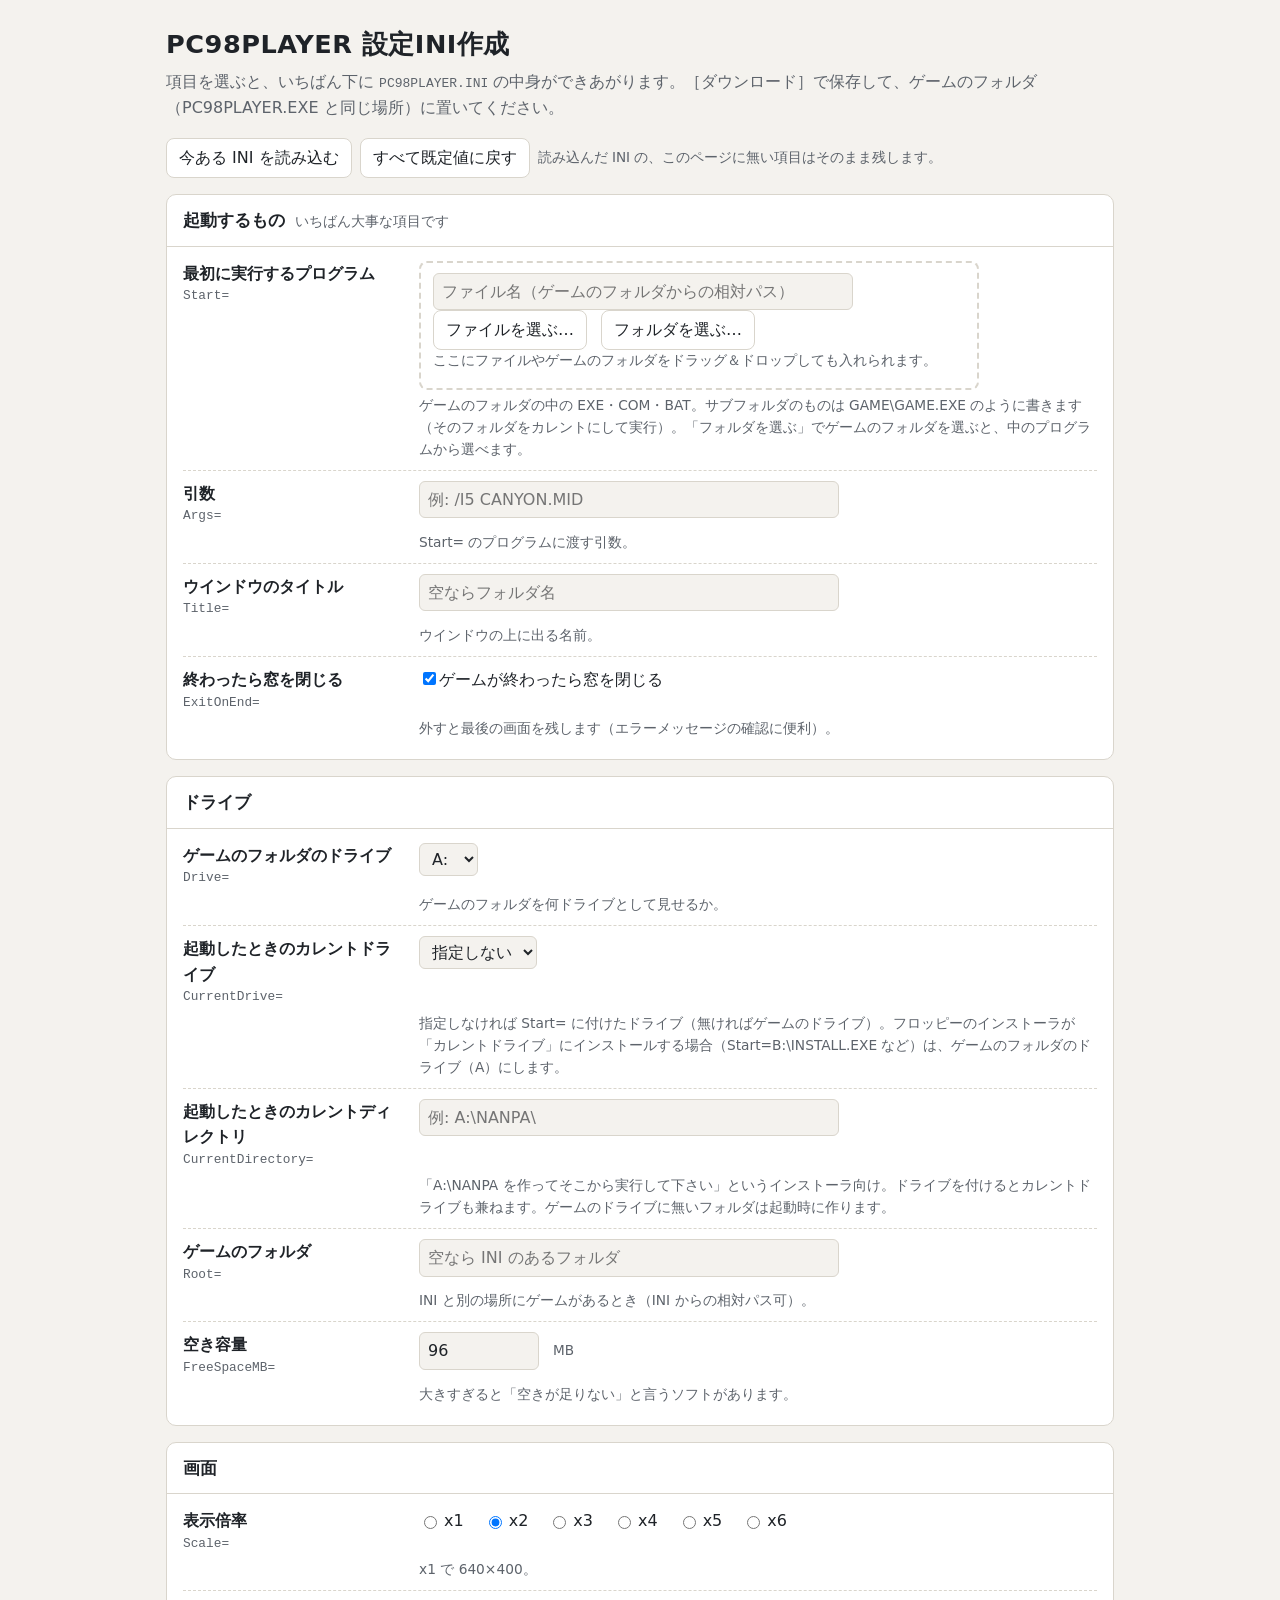
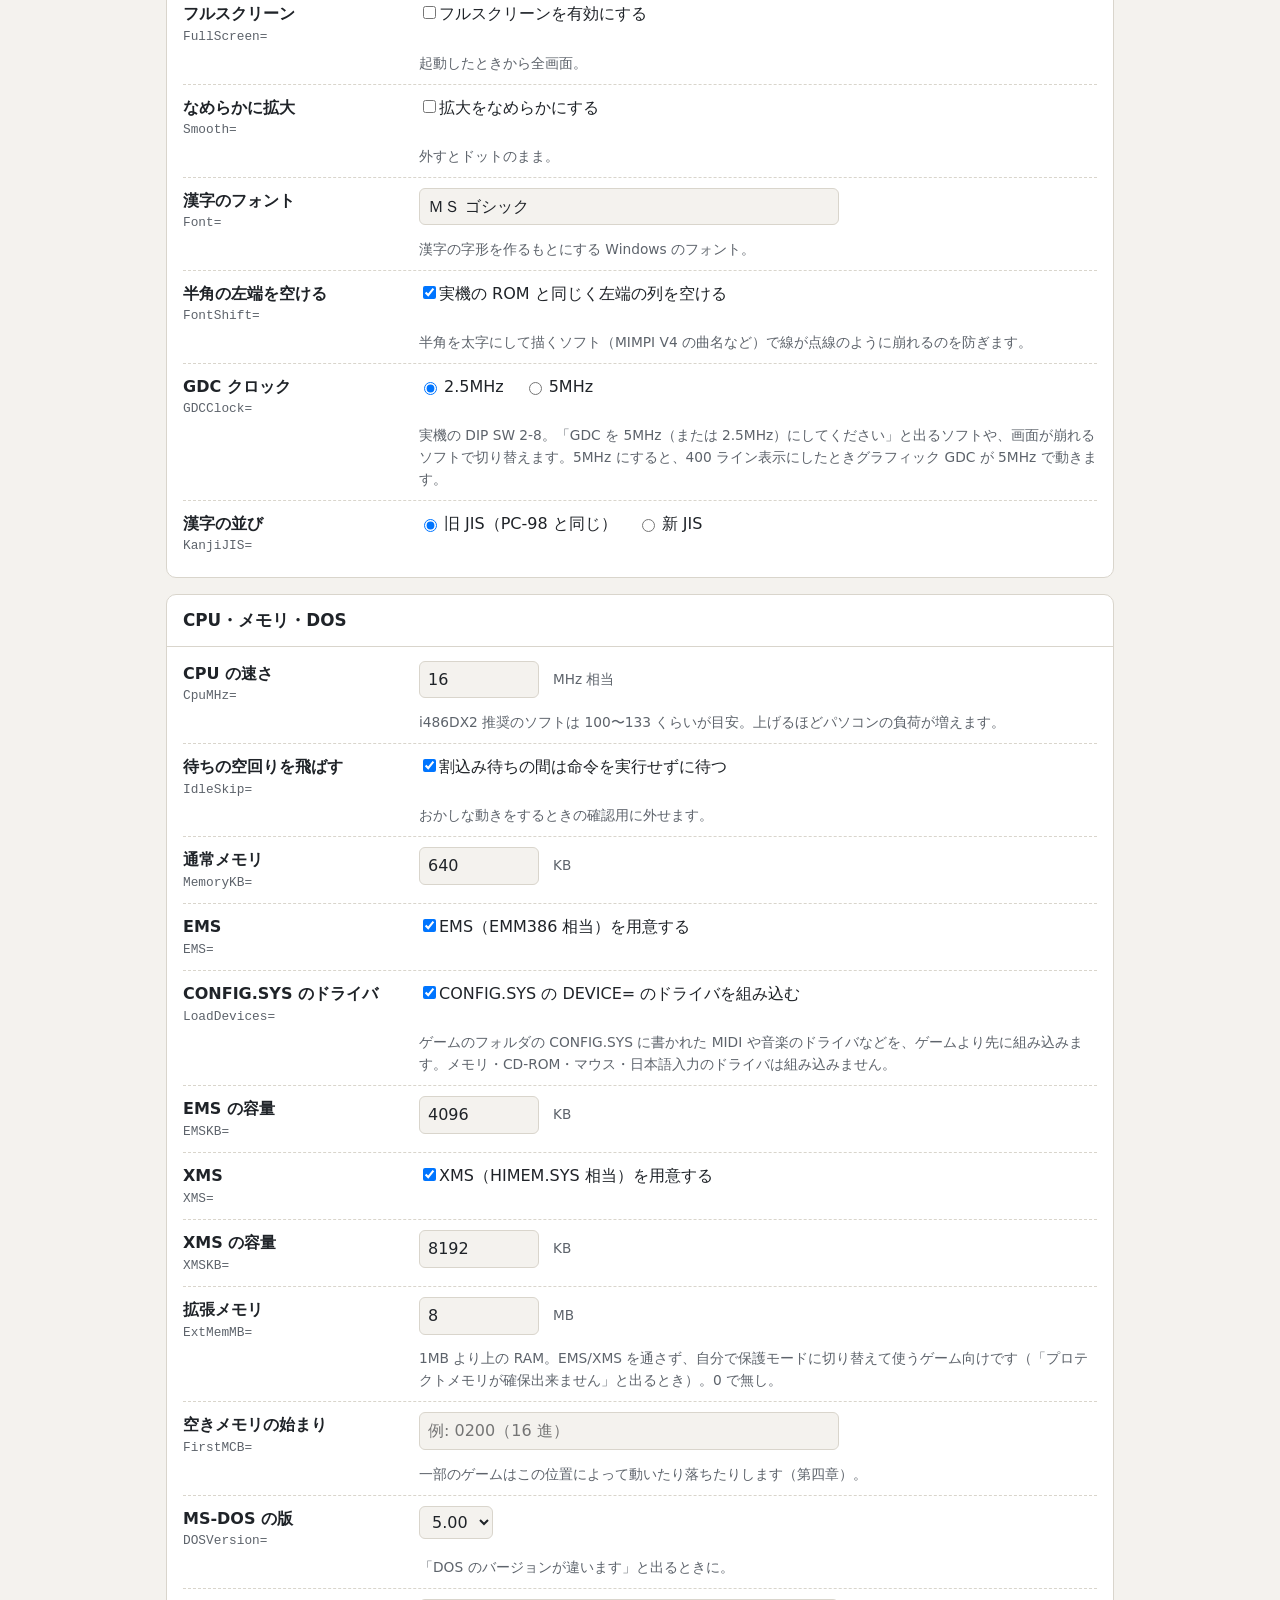
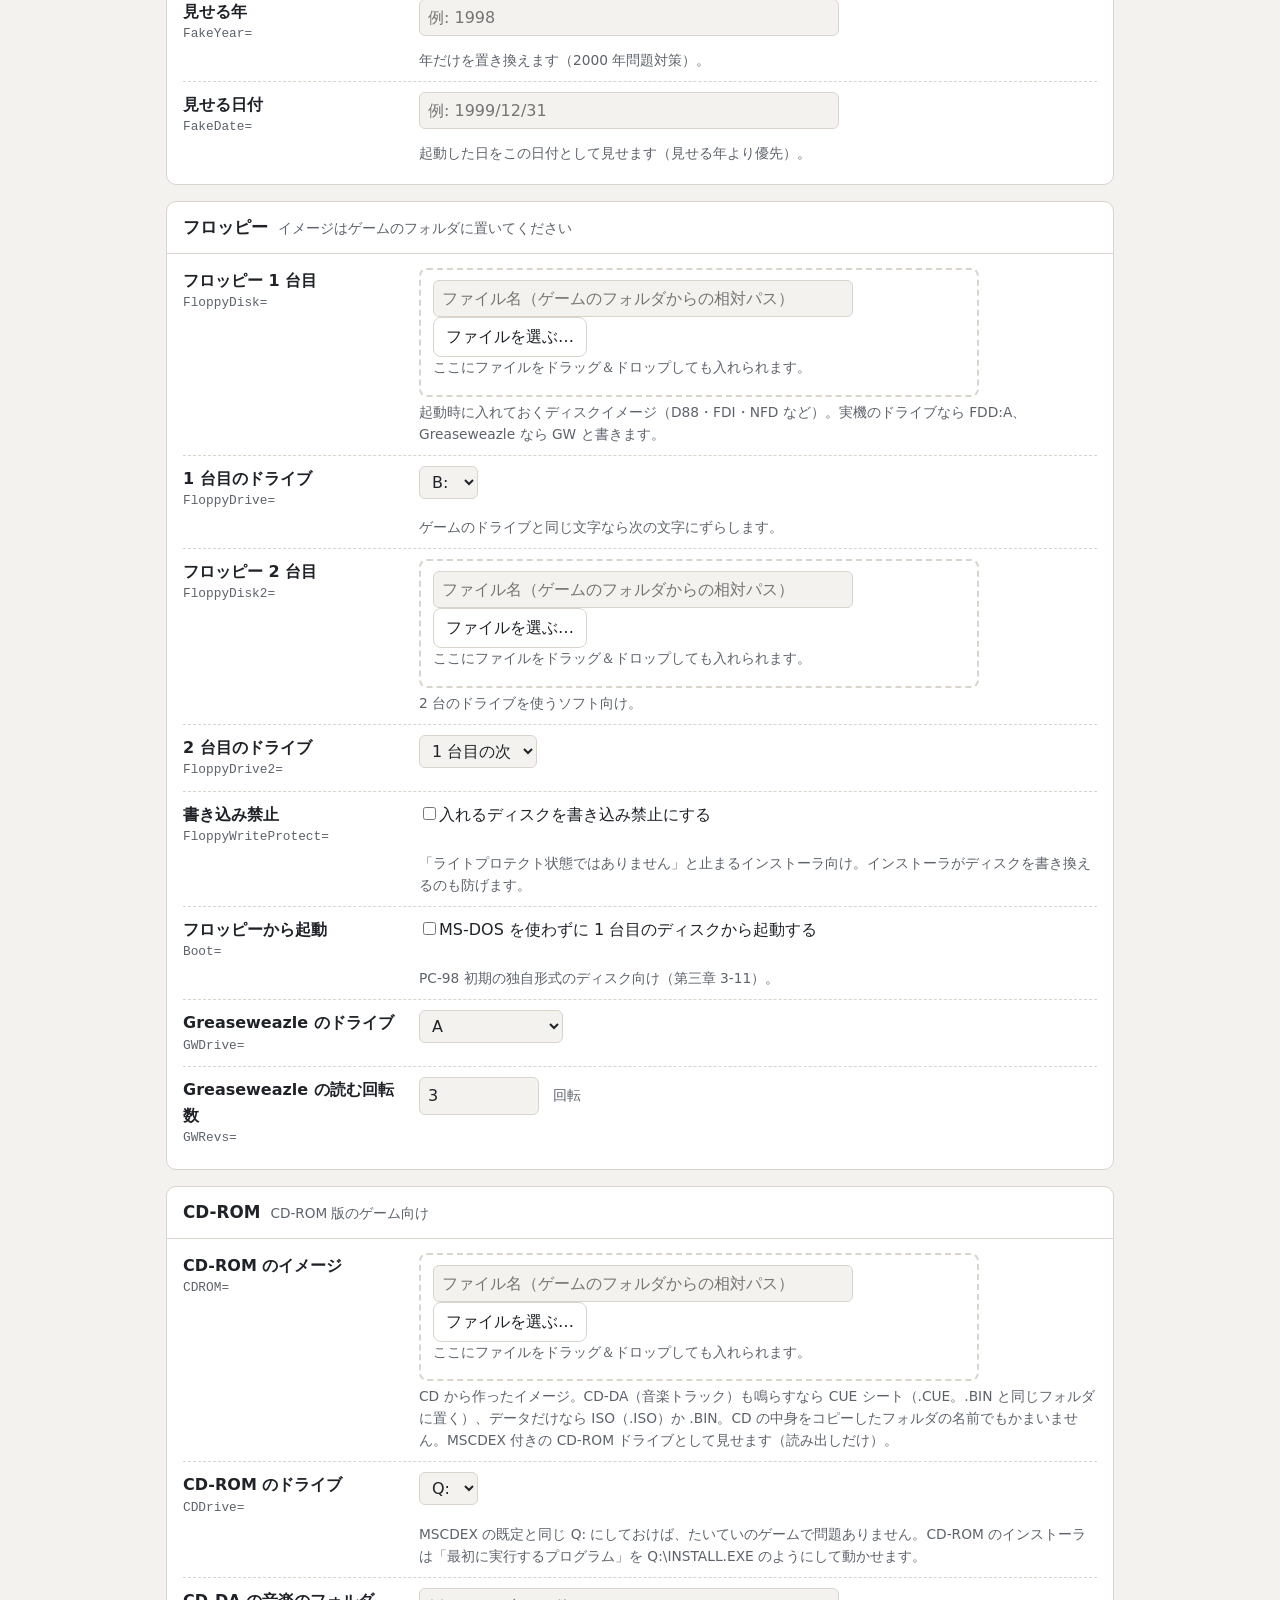
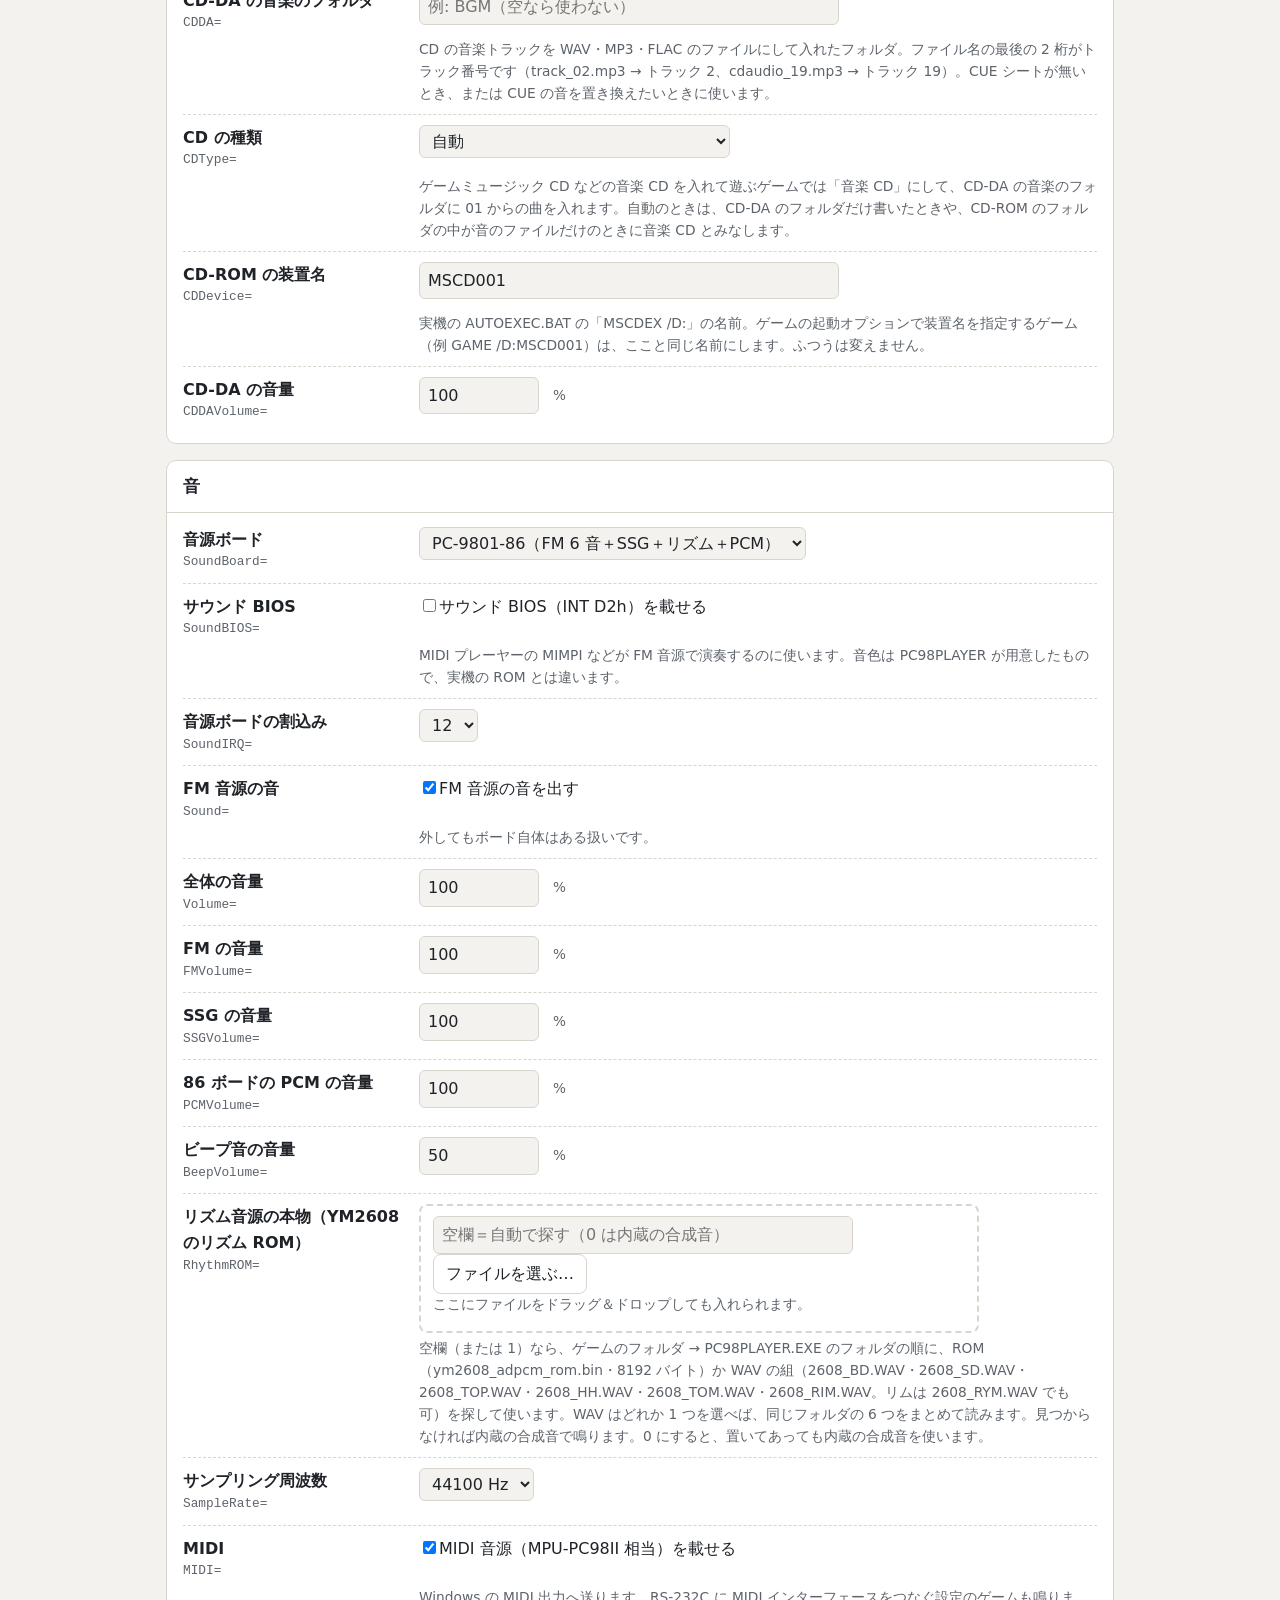
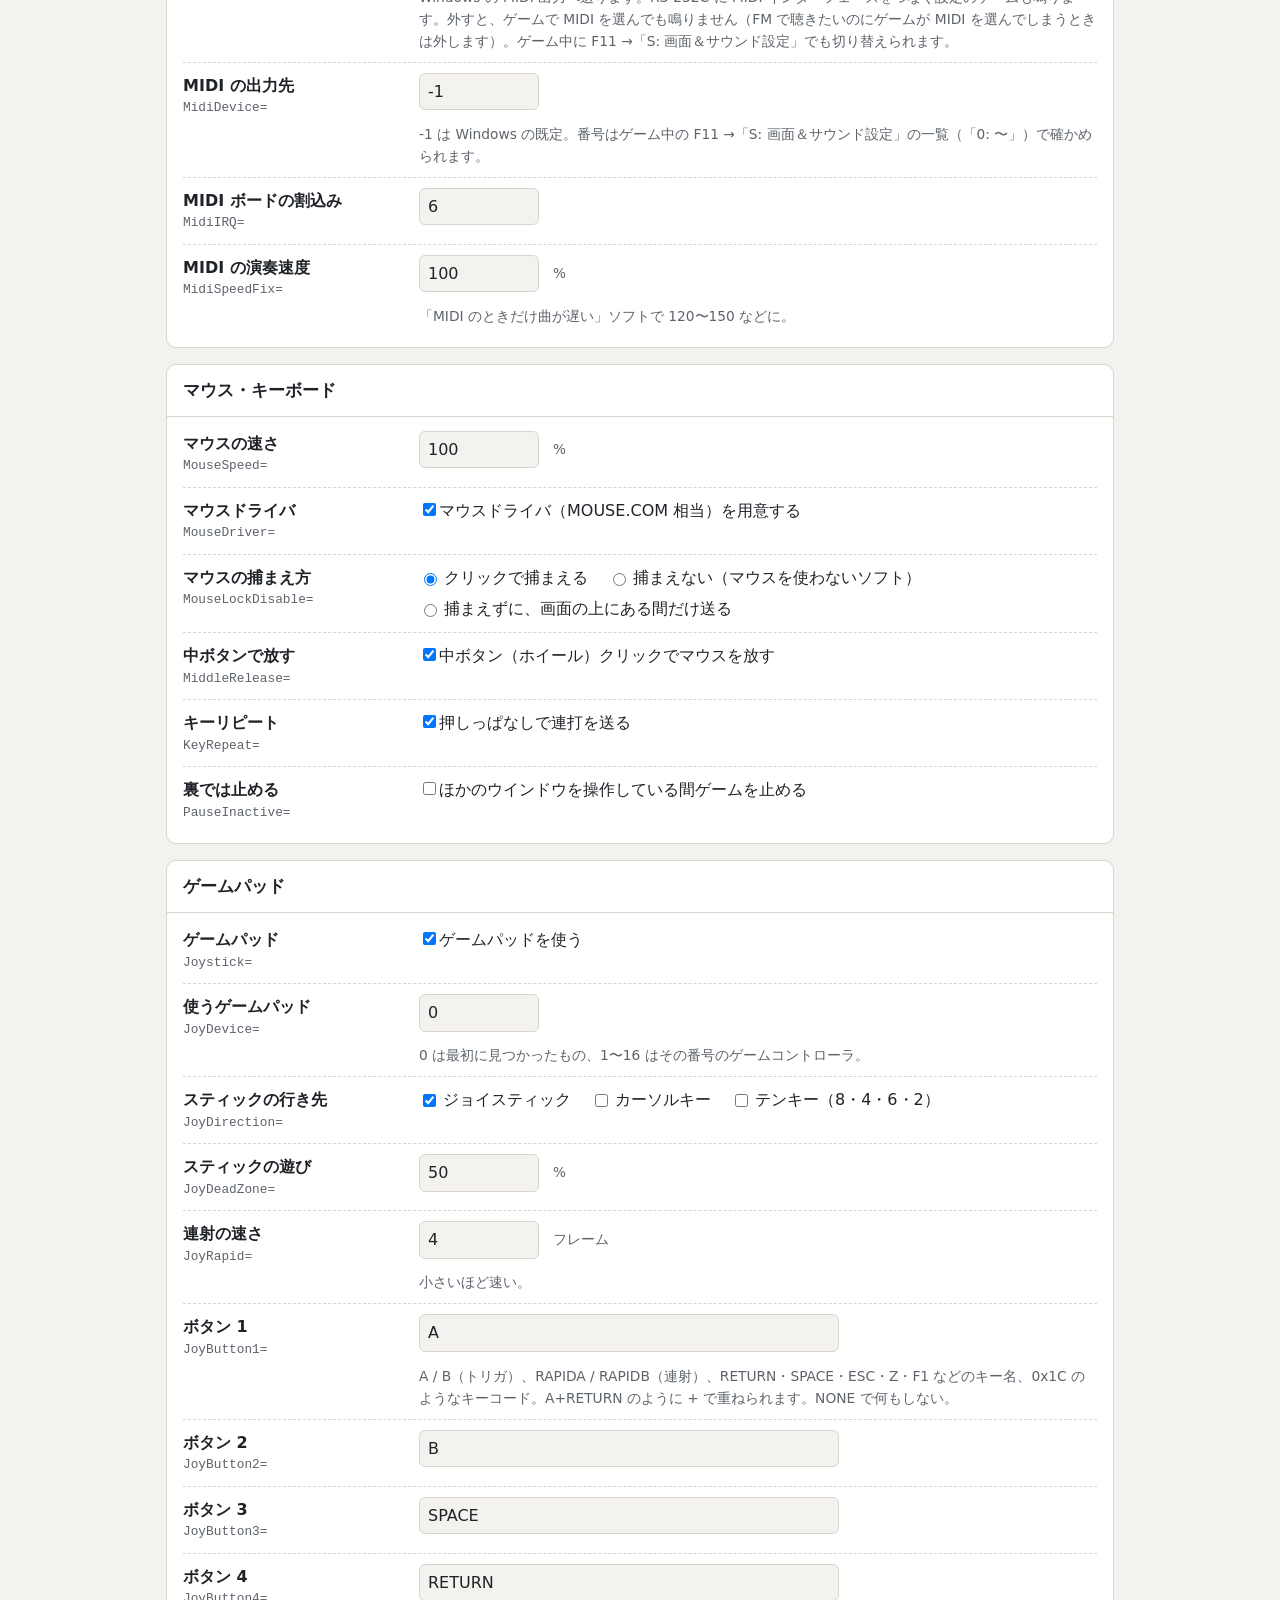
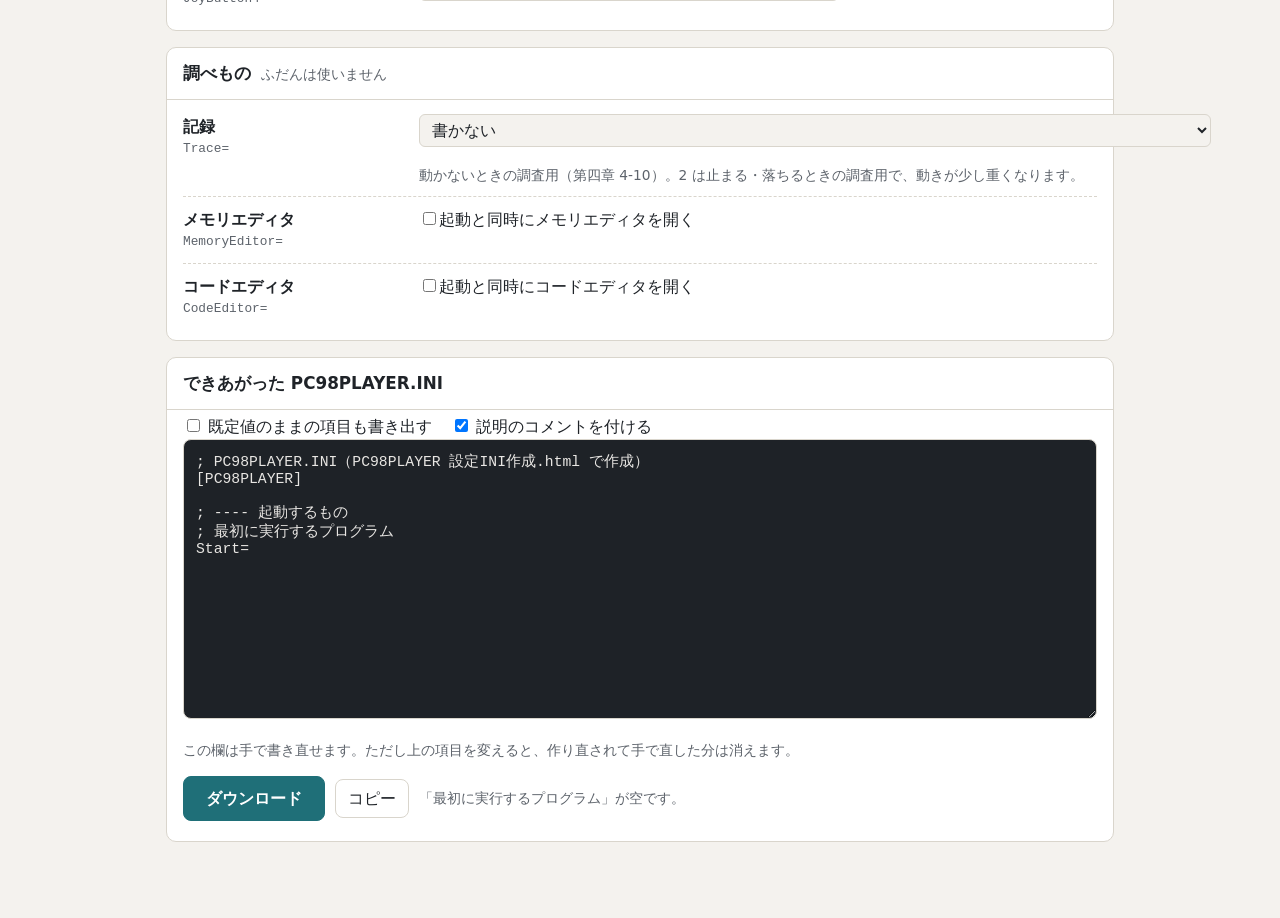
==== 設定INI作成.html @ c32c3ac6 "Ver.261022" ====
<!doctype html>
<html lang="ja">
<head>
<meta charset="utf-8">
<meta name="viewport" content="width=device-width, initial-scale=1">
<title>PC98PLAYER 設定INI作成</title>
<!--
  PC98PLAYER.INI を作るページ（ブラウザで開くだけで使える 1 ファイル。ネットにはつながない）。
  項目はすべて下の SCHEMA に並べてある。INI の項目を増やしたり既定値を変えたりしたら、ここも直すこと。
  （core/player.cpp・win32/main.cpp・win32/gamepad.inc が読む項目と、マニュアル第一章の一覧に合わせる）
-->
<style>
:root {
  --bg: #f4f2ee; --card: #ffffff; --fg: #1f2328; --muted: #5d636b; --line: #d9d5cc;
  --accent: #1f6f78; --accent-weak: #e2f0f1; --warn: #9a5b00; --code-bg: #1e2227; --code-fg: #e8e6e3;
  --radius: 10px;
}
@media (prefers-color-scheme: dark) {
  :root { --bg: #16181b; --card: #1f2226; --fg: #e6e4e0; --muted: #9aa0a6; --line: #34383e;
          --accent: #5fb7c0; --accent-weak: #1d3336; --warn: #e0a24a; --code-bg: #0f1113; --code-fg: #e8e6e3; }
}
* { box-sizing: border-box; }
body { margin: 0; background: var(--bg); color: var(--fg);
  font-family: "Yu Gothic UI", "Meiryo", "Hiragino Sans", system-ui, sans-serif; line-height: 1.6; }
.wrap { max-width: 980px; margin: 0 auto; padding: 24px 16px 60px; }
header h1 { font-size: 1.6rem; margin: 0 0 4px; letter-spacing: .02em; }
header p { margin: 0; color: var(--muted); }
.toolbar { display: flex; flex-wrap: wrap; gap: 8px; margin: 18px 0 8px; align-items: center; }
button, .btn { font: inherit; border: 1px solid var(--line); background: var(--card); color: var(--fg);
  border-radius: 8px; padding: 6px 12px; cursor: pointer; }
button:hover, .btn:hover { border-color: var(--accent); }
button.primary { background: var(--accent); color: #fff; border-color: var(--accent); font-weight: 600; padding: 9px 22px; }
section.card { background: var(--card); border: 1px solid var(--line); border-radius: var(--radius); margin: 16px 0; }
section.card > h2 { margin: 0; font-size: 1.05rem; padding: 12px 16px; border-bottom: 1px solid var(--line);
  display: flex; align-items: baseline; gap: 10px; }
section.card > h2 small { color: var(--muted); font-weight: normal; font-size: .85rem; }
.items { padding: 4px 16px 10px; }
.item { display: grid; grid-template-columns: 220px 1fr; gap: 4px 16px; padding: 10px 0; border-bottom: 1px dashed var(--line); }
.item:last-child { border-bottom: none; }
.item .label { font-weight: 600; }
.item .label code { display: block; font-weight: normal; color: var(--muted); font-size: .8rem; }
.item .help { grid-column: 2; color: var(--muted); font-size: .86rem; }
.item.changed .label { color: var(--accent); }
.item.changed .label { border-left: 3px solid var(--accent); padding-left: 8px; margin-left: -11px; }
input[type=text], input[type=number], select { font: inherit; color: var(--fg); background: var(--bg);
  border: 1px solid var(--line); border-radius: 6px; padding: 5px 8px; }
input[type=text] { width: 100%; max-width: 420px; }
input[type=number] { width: 120px; }
.row { display: flex; flex-wrap: wrap; gap: 6px 14px; align-items: center; }
.radio label, .checks label { display: inline-flex; align-items: center; gap: 4px; margin-right: 6px; cursor: pointer; }
.drop { border: 2px dashed var(--line); border-radius: 8px; padding: 10px 12px; width: 100%; max-width: 560px; }
.drop.over { border-color: var(--accent); background: var(--accent-weak); }
.drop .hint { color: var(--muted); font-size: .85rem; }
.cands { margin-top: 6px; }
.cands select { max-width: 100%; }
.unit { color: var(--muted); font-size: .85rem; }
#out { width: 100%; min-height: 280px; font-family: Consolas, "MS Gothic", monospace; font-size: .92rem;
  background: var(--code-bg); color: var(--code-fg); border: 1px solid var(--line); border-radius: 8px; padding: 12px; resize: vertical; }
.outbar { display: flex; flex-wrap: wrap; gap: 10px; align-items: center; margin: 10px 0; }
.note { color: var(--muted); font-size: .85rem; }
.warn { color: var(--warn); font-size: .88rem; }
.opts label { margin-right: 14px; }
@media (max-width: 640px) {
  .item { grid-template-columns: 1fr; }
  .item .help { grid-column: 1; }
}
</style>
</head>
<body>
<div class="wrap">
<header>
  <h1>PC98PLAYER 設定INI作成</h1>
  <p>項目を選ぶと、いちばん下に <code>PC98PLAYER.INI</code> の中身ができあがります。［ダウンロード］で保存して、ゲームのフォルダ（PC98PLAYER.EXE と同じ場所）に置いてください。</p>
</header>

<div class="toolbar">
  <label class="btn">今ある INI を読み込む<input type="file" id="importIni" accept=".ini,.INI,.txt" hidden></label>
  <button type="button" id="resetAll">すべて既定値に戻す</button>
  <span class="note">読み込んだ INI の、このページに無い項目はそのまま残します。</span>
</div>

<div id="form"></div>

<section class="card">
  <h2>できあがった PC98PLAYER.INI</h2>
  <div class="items">
    <div class="opts">
      <label><input type="checkbox" id="optAll"> 既定値のままの項目も書き出す</label>
      <label><input type="checkbox" id="optComment" checked> 説明のコメントを付ける</label>
    </div>
    <textarea id="out" spellcheck="false"></textarea>
    <p class="note" id="editNote">この欄は手で書き直せます。ただし上の項目を変えると、作り直されて手で直した分は消えます。</p>
    <div class="outbar">
      <button type="button" class="primary" id="download">ダウンロード</button>
      <button type="button" id="copy">コピー</button>
      <span class="note" id="status"></span>
    </div>
  </div>
</section>
</div>

<script>
"use strict";
// ---- 項目の一覧 --------------------------------------------------------------------
// type: file（ファイル選択・ドラッグ＆ドロップ）/ text / number / check（チェックで on の値、外すと off の値）/
//       radio / select / drive（A〜Z）/ multi（チェックを + でつなぐ）
const DRIVES = "ABCDEFGHIJKLMNOPQRSTUVWXYZ".split("");
const FD_EXT = ".d88,.d98,.88d,.98d,.fdi,.hdm,.tfd,.nfd,.xdf,.dup,.2hd,.fdd,.img,.ima,.scp,.hfe";
const SCHEMA = [
  { title: "起動するもの", note: "いちばん大事な項目です", items: [
    { key: "Start", label: "最初に実行するプログラム", type: "file", def: "", always: true, accept: ".exe,.com,.bat",
      folder: true, exts: ["EXE", "COM", "BAT"],
      help: "ゲームのフォルダの中の EXE・COM・BAT。サブフォルダのものは GAME\\GAME.EXE のように書きます（そのフォルダをカレントにして実行）。「フォルダを選ぶ」でゲームのフォルダを選ぶと、中のプログラムから選べます。" },
    { key: "Args", label: "引数", type: "text", def: "", placeholder: "例: /I5 CANYON.MID", help: "Start= のプログラムに渡す引数。" },
    { key: "Title", label: "ウインドウのタイトル", type: "text", def: "", placeholder: "空ならフォルダ名", help: "ウインドウの上に出る名前。" },
    { key: "ExitOnEnd", label: "終わったら窓を閉じる", type: "check", def: "1", on: "1", off: "0", text: "ゲームが終わったら窓を閉じる",
      help: "外すと最後の画面を残します（エラーメッセージの確認に便利）。" },
  ]},
  { title: "ドライブ", items: [
    { key: "Drive", label: "ゲームのフォルダのドライブ", type: "drive", def: "A", help: "ゲームのフォルダを何ドライブとして見せるか。" },
    { key: "CurrentDrive", label: "起動したときのカレントドライブ", type: "drive", def: "", none: "指定しない", help: "指定しなければ Start= に付けたドライブ（無ければゲームのドライブ）。フロッピーのインストーラが「カレントドライブ」にインストールする場合（Start=B:\\INSTALL.EXE など）は、ゲームのフォルダのドライブ（A）にします。" },
    { key: "CurrentDirectory", label: "起動したときのカレントディレクトリ", type: "text", def: "", placeholder: "例: A:\\NANPA\\", help: "「A:\\NANPA を作ってそこから実行して下さい」というインストーラ向け。ドライブを付けるとカレントドライブも兼ねます。ゲームのドライブに無いフォルダは起動時に作ります。" },
    { key: "Root", label: "ゲームのフォルダ", type: "text", def: "", placeholder: "空なら INI のあるフォルダ", help: "INI と別の場所にゲームがあるとき（INI からの相対パス可）。" },
    { key: "FreeSpaceMB", label: "空き容量", type: "number", def: "96", min: 1, max: 1000, unit: "MB", help: "大きすぎると「空きが足りない」と言うソフトがあります。" },
  ]},
  { title: "画面", items: [
    { key: "Scale", label: "表示倍率", type: "radio", def: "2", options: [["1","x1"],["2","x2"],["3","x3"],["4","x4"],["5","x5"],["6","x6"]], help: "x1 で 640×400。" },
    { key: "FullScreen", label: "フルスクリーン", type: "check", def: "0", on: "1", off: "0", text: "フルスクリーンを有効にする", help: "起動したときから全画面。" },
    { key: "Smooth", label: "なめらかに拡大", type: "check", def: "0", on: "1", off: "0", text: "拡大をなめらかにする", help: "外すとドットのまま。" },
    { key: "Font", label: "漢字のフォント", type: "text", def: "ＭＳ ゴシック", help: "漢字の字形を作るもとにする Windows のフォント。" },
    { key: "FontShift", label: "半角の左端を空ける", type: "check", def: "1", on: "1", off: "0", text: "実機の ROM と同じく左端の列を空ける",
      help: "半角を太字にして描くソフト（MIMPI V4 の曲名など）で線が点線のように崩れるのを防ぎます。" },
    { key: "GDCClock", label: "GDC クロック", type: "radio", def: "2.5", options: [["2.5","2.5MHz"],["5","5MHz"]], help: "実機の DIP SW 2-8。「GDC を 5MHz（または 2.5MHz）にしてください」と出るソフトや、画面が崩れるソフトで切り替えます。5MHz にすると、400 ライン表示にしたときグラフィック GDC が 5MHz で動きます。" },
    { key: "KanjiJIS", label: "漢字の並び", type: "radio", def: "78", options: [["78","旧 JIS（PC-98 と同じ）"],["83","新 JIS"]] },
  ]},
  { title: "CPU・メモリ・DOS", items: [
    { key: "CpuMHz", label: "CPU の速さ", type: "number", def: "16", min: 1, max: 1000, unit: "MHz 相当", help: "i486DX2 推奨のソフトは 100〜133 くらいが目安。上げるほどパソコンの負荷が増えます。" },
    { key: "IdleSkip", label: "待ちの空回りを飛ばす", type: "check", def: "1", on: "1", off: "0", text: "割込み待ちの間は命令を実行せずに待つ", help: "おかしな動きをするときの確認用に外せます。" },
    { key: "MemoryKB", label: "通常メモリ", type: "number", def: "640", min: 128, max: 640, unit: "KB" },
    { key: "EMS", label: "EMS", type: "check", def: "1", on: "1", off: "0", text: "EMS（EMM386 相当）を用意する" },
    { key: "LoadDevices", label: "CONFIG.SYS のドライバ", type: "check", def: "1", on: "1", off: "0", text: "CONFIG.SYS の DEVICE= のドライバを組み込む", help: "ゲームのフォルダの CONFIG.SYS に書かれた MIDI や音楽のドライバなどを、ゲームより先に組み込みます。メモリ・CD-ROM・マウス・日本語入力のドライバは組み込みません。" },
    { key: "EMSKB", label: "EMS の容量", type: "number", def: "4096", min: 0, max: 32768, unit: "KB" },
    { key: "XMS", label: "XMS", type: "check", def: "1", on: "1", off: "0", text: "XMS（HIMEM.SYS 相当）を用意する" },
    { key: "XMSKB", label: "XMS の容量", type: "number", def: "8192", min: 0, max: 65536, unit: "KB" },
    { key: "ExtMemMB", label: "拡張メモリ", type: "number", def: "8", min: 0, max: 14, unit: "MB", help: "1MB より上の RAM。EMS/XMS を通さず、自分で保護モードに切り替えて使うゲーム向けです（「プロテクトメモリが確保出来ません」と出るとき）。0 で無し。" },
    { key: "FirstMCB", label: "空きメモリの始まり", type: "text", def: "", placeholder: "例: 0200（16 進）", help: "一部のゲームはこの位置によって動いたり落ちたりします（第四章）。" },
    { key: "DOSVersion", label: "MS-DOS の版", type: "select", def: "5.00", options: [["5.00","5.00"],["3.30","3.30"],["3.10","3.10"],["6.20","6.20"]], help: "「DOS のバージョンが違います」と出るときに。" },
    { key: "FakeYear", label: "見せる年", type: "text", def: "", placeholder: "例: 1998", help: "年だけを置き換えます（2000 年問題対策）。" },
    { key: "FakeDate", label: "見せる日付", type: "text", def: "", placeholder: "例: 1999/12/31", help: "起動した日をこの日付として見せます（見せる年より優先）。" },
  ]},
  { title: "フロッピー", note: "イメージはゲームのフォルダに置いてください", items: [
    { key: "FloppyDisk", label: "フロッピー 1 台目", type: "file", def: "", accept: FD_EXT,
      help: "起動時に入れておくディスクイメージ（D88・FDI・NFD など）。実機のドライブなら FDD:A、Greaseweazle なら GW と書きます。" },
    { key: "FloppyDrive", label: "1 台目のドライブ", type: "drive", def: "B", help: "ゲームのドライブと同じ文字なら次の文字にずらします。" },
    { key: "FloppyDisk2", label: "フロッピー 2 台目", type: "file", def: "", accept: FD_EXT, help: "2 台のドライブを使うソフト向け。" },
    { key: "FloppyDrive2", label: "2 台目のドライブ", type: "drive", def: "", none: "1 台目の次", help: "" },
    { key: "FloppyWriteProtect", label: "書き込み禁止", type: "check", def: "0", on: "1", off: "0", text: "入れるディスクを書き込み禁止にする",
      help: "「ライトプロテクト状態ではありません」と止まるインストーラ向け。インストーラがディスクを書き換えるのも防げます。" },
    { key: "Boot", label: "フロッピーから起動", type: "check", def: "", on: "FD", off: "", text: "MS-DOS を使わずに 1 台目のディスクから起動する",
      help: "PC-98 初期の独自形式のディスク向け（第三章 3-11）。" },
    { key: "GWDrive", label: "Greaseweazle のドライブ", type: "select", def: "A", options: [["A","A"],["B","B"],["0","0（Shugart）"],["1","1（Shugart）"],["2","2（Shugart）"]] },
    { key: "GWRevs", label: "Greaseweazle の読む回転数", type: "number", def: "3", min: 1, max: 8, unit: "回転" },
  ]},
  { title: "CD-ROM", note: "CD-ROM 版のゲーム向け", items: [
    { key: "CDROM", label: "CD-ROM のイメージ", type: "file", def: "", accept: ".cue,.CUE,.iso,.ISO,.bin,.BIN",
      help: "CD から作ったイメージ。CD-DA（音楽トラック）も鳴らすなら CUE シート（.CUE。.BIN と同じフォルダに置く）、データだけなら ISO（.ISO）か .BIN。CD の中身をコピーしたフォルダの名前でもかまいません。MSCDEX 付きの CD-ROM ドライブとして見せます（読み出しだけ）。" },
    { key: "CDDrive", label: "CD-ROM のドライブ", type: "drive", def: "Q", help: "MSCDEX の既定と同じ Q: にしておけば、たいていのゲームで問題ありません。CD-ROM のインストーラは「最初に実行するプログラム」を Q:\\INSTALL.EXE のようにして動かせます。" },
    { key: "CDDA", label: "CD-DA の音楽のフォルダ", type: "text", def: "", placeholder: "例: BGM（空なら使わない）",
      help: "CD の音楽トラックを WAV・MP3・FLAC のファイルにして入れたフォルダ。ファイル名の最後の 2 桁がトラック番号です（track_02.mp3 → トラック 2、cdaudio_19.mp3 → トラック 19）。CUE シートが無いとき、または CUE の音を置き換えたいときに使います。" },
    { key: "CDType", label: "CD の種類", type: "select", def: "AUTO", options: [["AUTO","自動"],["DATA","ゲームの CD（トラック 1 はデータ）"],["AUDIO","音楽 CD（トラック 1 から音楽）"]],
      help: "ゲームミュージック CD などの音楽 CD を入れて遊ぶゲームでは「音楽 CD」にして、CD-DA の音楽のフォルダに 01 からの曲を入れます。自動のときは、CD-DA のフォルダだけ書いたときや、CD-ROM のフォルダの中が音のファイルだけのときに音楽 CD とみなします。" },
    { key: "CDDevice", label: "CD-ROM の装置名", type: "text", def: "MSCD001", placeholder: "MSCD001",
      help: "実機の AUTOEXEC.BAT の「MSCDEX /D:」の名前。ゲームの起動オプションで装置名を指定するゲーム（例 GAME /D:MSCD001）は、ここと同じ名前にします。ふつうは変えません。" },
    { key: "CDDAVolume", label: "CD-DA の音量", type: "number", def: "100", min: 0, max: 1000, unit: "%" },
  ]},
  { title: "音", items: [
    { key: "SoundBoard", label: "音源ボード", type: "select", def: "86",
      options: [["86","PC-9801-86（FM 6 音＋SSG＋リズム＋PCM）"],["26","PC-9801-26K（FM 3 音＋SSG）"],["0","なし"]] },
    { key: "SoundBIOS", label: "サウンド BIOS", type: "check", def: "0", on: "1", off: "0", text: "サウンド BIOS（INT D2h）を載せる",
      help: "MIDI プレーヤーの MIMPI などが FM 音源で演奏するのに使います。音色は PC98PLAYER が用意したもので、実機の ROM とは違います。" },
    { key: "SoundIRQ", label: "音源ボードの割込み", type: "select", def: "12", options: [["3","3"],["10","10"],["12","12"],["13","13"]] },
    { key: "Sound", label: "FM 音源の音", type: "check", def: "1", on: "1", off: "0", text: "FM 音源の音を出す", help: "外してもボード自体はある扱いです。" },
    { key: "Volume", label: "全体の音量", type: "number", def: "100", min: 0, max: 1000, unit: "%" },
    { key: "FMVolume", label: "FM の音量", type: "number", def: "100", min: 0, max: 1000, unit: "%" },
    { key: "SSGVolume", label: "SSG の音量", type: "number", def: "100", min: 0, max: 1000, unit: "%" },
    { key: "PCMVolume", label: "86 ボードの PCM の音量", type: "number", def: "100", min: 0, max: 1000, unit: "%" },
    { key: "BeepVolume", label: "ビープ音の音量", type: "number", def: "50", min: 0, max: 1000, unit: "%" },
    { key: "RhythmROM", label: "リズム音源の本物（YM2608 のリズム ROM）", type: "file", def: "", accept: ".bin,.BIN,.rom,.ROM,.wav,.WAV",
      ph: "空欄＝自動で探す（0 は内蔵の合成音）",
      help: "空欄（または 1）なら、ゲームのフォルダ → PC98PLAYER.EXE のフォルダの順に、ROM（ym2608_adpcm_rom.bin・8192 バイト）か WAV の組（2608_BD.WAV・2608_SD.WAV・2608_TOP.WAV・2608_HH.WAV・2608_TOM.WAV・2608_RIM.WAV。リムは 2608_RYM.WAV でも可）を探して使います。WAV はどれか 1 つを選べば、同じフォルダの 6 つをまとめて読みます。見つからなければ内蔵の合成音で鳴ります。0 にすると、置いてあっても内蔵の合成音を使います。" },
    { key: "SampleRate", label: "サンプリング周波数", type: "select", def: "44100", options: [["44100","44100 Hz"],["48000","48000 Hz"],["22050","22050 Hz"]] },
    { key: "MIDI", label: "MIDI", type: "check", def: "1", on: "1", off: "0", text: "MIDI 音源（MPU-PC98II 相当）を載せる",
      help: "Windows の MIDI 出力へ送ります。RS-232C に MIDI インターフェースをつなぐ設定のゲームも鳴ります。外すと、ゲームで MIDI を選んでも鳴りません（FM で聴きたいのにゲームが MIDI を選んでしまうときは外します）。ゲーム中に F11 →「S: 画面＆サウンド設定」でも切り替えられます。" },
    { key: "MidiDevice", label: "MIDI の出力先", type: "number", def: "-1", min: -1, max: 32, help: "-1 は Windows の既定。番号はゲーム中の F11 →「S: 画面＆サウンド設定」の一覧（「0: 〜」）で確かめられます。" },
    { key: "MidiIRQ", label: "MIDI ボードの割込み", type: "number", def: "6", min: 0, max: 15 },
    { key: "MidiSpeedFix", label: "MIDI の演奏速度", type: "number", def: "100", min: 10, max: 1000, unit: "%", help: "「MIDI のときだけ曲が遅い」ソフトで 120〜150 などに。" },
  ]},
  { title: "マウス・キーボード", items: [
    { key: "MouseSpeed", label: "マウスの速さ", type: "number", def: "100", min: 1, max: 1000, unit: "%" },
    { key: "MouseDriver", label: "マウスドライバ", type: "check", def: "1", on: "1", off: "0", text: "マウスドライバ（MOUSE.COM 相当）を用意する" },
    { key: "MouseLockDisable", label: "マウスの捕まえ方", type: "radio", def: "0",
      options: [["0","クリックで捕まえる"],["1","捕まえない（マウスを使わないソフト）"],["2","捕まえずに、画面の上にある間だけ送る"]] },
    { key: "MiddleRelease", label: "中ボタンで放す", type: "check", def: "1", on: "1", off: "0", text: "中ボタン（ホイール）クリックでマウスを放す" },
    { key: "KeyRepeat", label: "キーリピート", type: "check", def: "1", on: "1", off: "0", text: "押しっぱなしで連打を送る" },
    { key: "PauseInactive", label: "裏では止める", type: "check", def: "0", on: "1", off: "0", text: "ほかのウインドウを操作している間ゲームを止める" },
  ]},
  { title: "ゲームパッド", items: [
    { key: "Joystick", label: "ゲームパッド", type: "check", def: "1", on: "1", off: "0", text: "ゲームパッドを使う" },
    { key: "JoyDevice", label: "使うゲームパッド", type: "number", def: "0", min: 0, max: 16, help: "0 は最初に見つかったもの、1〜16 はその番号のゲームコントローラ。" },
    { key: "JoyDirection", label: "スティックの行き先", type: "multi", def: "JOY",
      options: [["JOY","ジョイスティック"],["CURSOR","カーソルキー"],["TENKEY","テンキー（8・4・6・2）"]], none: "NONE" },
    { key: "JoyDeadZone", label: "スティックの遊び", type: "number", def: "50", min: 0, max: 100, unit: "%" },
    { key: "JoyRapid", label: "連射の速さ", type: "number", def: "4", min: 1, max: 30, unit: "フレーム", help: "小さいほど速い。" },
    { key: "JoyButton1", label: "ボタン 1", type: "text", def: "A", help: "A / B（トリガ）、RAPIDA / RAPIDB（連射）、RETURN・SPACE・ESC・Z・F1 などのキー名、0x1C のようなキーコード。A+RETURN のように + で重ねられます。NONE で何もしない。" },
    { key: "JoyButton2", label: "ボタン 2", type: "text", def: "B" },
    { key: "JoyButton3", label: "ボタン 3", type: "text", def: "SPACE" },
    { key: "JoyButton4", label: "ボタン 4", type: "text", def: "RETURN" },
  ]},
  { title: "調べもの", note: "ふだんは使いません", items: [
    { key: "Trace", label: "記録", type: "select", def: "0", options: [["0","書かない"],["1","PC98PLAYER.LOG を書く"],["2","PC98PLAYER.LOG と、終わる直前の詳しい記録（PC98PLAYER.DEBUG・PC98PLAYER.MEM）を書く"]], help: "動かないときの調査用（第四章 4-10）。2 は止まる・落ちるときの調査用で、動きが少し重くなります。" },
    { key: "MemoryEditor", label: "メモリエディタ", type: "check", def: "0", on: "1", off: "0", text: "起動と同時にメモリエディタを開く" },
    { key: "CodeEditor", label: "コードエディタ", type: "check", def: "0", on: "1", off: "0", text: "起動と同時にコードエディタを開く" },
  ]},
];
// INI の別名（読み込むときだけ）
const ALIAS = { FLOPPYIMAGE: "FloppyDisk", FLOPPYIMAGE2: "FloppyDisk2", CPUCLOCK: "CpuMHz" };

// ---- 状態 ----------------------------------------------------------------------------
const state = {};          // key → 値（文字列）
let extraLines = [];       // 読み込んだ INI の、このページに無い行
const ITEMS = SCHEMA.flatMap(s => s.items);
const BYKEY = Object.fromEntries(ITEMS.map(it => [it.key.toUpperCase(), it]));
const $ = s => document.querySelector(s);
const el = (tag, attrs = {}, ...kids) => {
  const e = document.createElement(tag);
  for (const [k, v] of Object.entries(attrs)) {
    if (k === "class") e.className = v; else if (k === "text") e.textContent = v;
    else if (k.startsWith("on")) e.addEventListener(k.slice(2), v); else e.setAttribute(k, v);
  }
  for (const k of kids) if (k != null) e.append(k);
  return e;
};

// ---- フォームを作る ------------------------------------------------------------------
const setters = {};        // key → 画面へ値を反映する関数
function build() {
  const form = $("#form");
  for (const sec of SCHEMA) {
    const items = el("div", { class: "items" });
    for (const it of sec.items) items.append(buildItem(it));
    form.append(el("section", { class: "card" }, el("h2", {}, sec.title, sec.note ? el("small", { text: sec.note }) : null), items));
  }
}
function buildItem(it) {
  state[it.key] = it.def;
  const wrap = el("div", { class: "item", id: "item-" + it.key });
  wrap.append(el("div", { class: "label" }, it.label, el("code", { text: it.key + "=" })));
  const ctl = el("div", {});
  const set = v => { state[it.key] = v; mark(it); generate(); };
  switch (it.type) {
    case "text": case "number": {
      const inp = el("input", { type: it.type, value: it.def, placeholder: it.placeholder || "" });
      if (it.min != null) inp.min = it.min; if (it.max != null) inp.max = it.max;
      inp.addEventListener("input", () => set(inp.value.trim()));
      setters[it.key] = v => inp.value = v;
      ctl.append(el("div", { class: "row" }, inp, it.unit ? el("span", { class: "unit", text: it.unit }) : null));
      break; }
    case "check": {
      const cb = el("input", { type: "checkbox" });
      cb.checked = it.def === it.on;
      cb.addEventListener("change", () => set(cb.checked ? it.on : it.off));
      setters[it.key] = v => cb.checked = (String(v).toUpperCase() === String(it.on).toUpperCase());
      ctl.append(el("label", { class: "checks" }, cb, it.text || "有効にする"));
      break; }
    case "radio": {
      const box = el("div", { class: "radio row" });
      const name = "r-" + it.key;
      for (const [v, t] of it.options) {
        const r = el("input", { type: "radio", name, value: v });
        r.checked = v === it.def;
        r.addEventListener("change", () => set(v));
        box.append(el("label", {}, r, t));
      }
      setters[it.key] = v => box.querySelectorAll("input").forEach(r => r.checked = r.value === String(v));
      ctl.append(box);
      break; }
    case "select": case "drive": {
      const sel = el("select", {});
      const opts = it.type === "drive" ? DRIVES.map(d => [d, d + ":"]) : it.options;
      if (it.none) sel.append(el("option", { value: "", text: it.none }));
      for (const [v, t] of opts) sel.append(el("option", { value: v, text: t }));
      sel.value = it.def;
      sel.addEventListener("change", () => set(sel.value));
      setters[it.key] = v => {
        if (![...sel.options].some(o => o.value === v)) sel.append(el("option", { value: v, text: v }));
        sel.value = v;
      };
      ctl.append(sel);
      break; }
    case "multi": {
      const box = el("div", { class: "checks row" });
      const cbs = [];
      const read = () => { const on = cbs.filter(c => c.checked).map(c => c.value); set(on.length ? on.join("+") : it.none); };
      for (const [v, t] of it.options) {
        const cb = el("input", { type: "checkbox", value: v });
        cb.checked = it.def.split("+").includes(v);
        cb.addEventListener("change", read);
        cbs.push(cb); box.append(el("label", {}, cb, t));
      }
      setters[it.key] = v => { const parts = String(v).toUpperCase().split("+"); cbs.forEach(c => c.checked = parts.includes(c.value)); };
      ctl.append(box);
      break; }
    case "file": {
      const txt = el("input", { type: "text", value: it.def, placeholder: it.ph || "ファイル名（ゲームのフォルダからの相対パス）" });
      txt.addEventListener("input", () => set(txt.value.trim()));
      const pick = el("input", { type: "file", accept: it.accept || "", hidden: "" });
      pick.addEventListener("change", () => { if (pick.files[0]) { txt.value = pick.files[0].name; set(txt.value); } });
      const btns = el("div", { class: "row" },
        el("button", { type: "button", onclick: () => pick.click() }, "ファイルを選ぶ…"), pick);
      const cands = el("div", { class: "cands" });
      if (it.folder) {
        const dir = el("input", { type: "file", hidden: "" });
        dir.setAttribute("webkitdirectory", ""); dir.multiple = true;
        dir.addEventListener("change", () => showCandidates(it, [...dir.files].map(f => f.webkitRelativePath), cands, txt, set));
        btns.append(el("button", { type: "button", onclick: () => dir.click() }, "フォルダを選ぶ…"), dir);
      }
      const drop = el("div", { class: "drop" }, el("div", { class: "row" }, txt), btns,
        el("div", { class: "hint", text: it.folder ? "ここにファイルやゲームのフォルダをドラッグ＆ドロップしても入れられます。" : "ここにファイルをドラッグ＆ドロップしても入れられます。" }), cands);
      drop.addEventListener("dragover", e => { e.preventDefault(); drop.classList.add("over"); });
      drop.addEventListener("dragleave", () => drop.classList.remove("over"));
      drop.addEventListener("drop", async e => {
        e.preventDefault(); drop.classList.remove("over");
        const entries = [...e.dataTransfer.items].map(i => i.webkitGetAsEntry && i.webkitGetAsEntry()).filter(Boolean);
        if (it.folder && entries.length === 1 && entries[0].isDirectory) {
          const paths = await walk(entries[0], entries[0].name);
          showCandidates(it, paths, cands, txt, set);
        } else if (e.dataTransfer.files[0]) { txt.value = e.dataTransfer.files[0].name; set(txt.value); }
      });
      setters[it.key] = v => txt.value = v;
      ctl.append(drop);
      break; }
  }
  wrap.append(ctl);
  if (it.help) wrap.append(el("div", { class: "help", text: it.help }));
  return wrap;
}
// フォルダの中を全部たどる（ドラッグ＆ドロップのとき）
function walk(entry, path) {
  return new Promise(resolve => {
    if (entry.isFile) return resolve([path]);
    const reader = entry.createReader(), out = [];
    const next = () => reader.readEntries(async list => {
      if (!list.length) return resolve(out);
      for (const e of list) out.push(...await walk(e, path + "/" + e.name));
      next();
    });
    next();
  });
}
// フォルダの中の実行できるものを並べる（先頭のフォルダ名＝ゲームのフォルダは外す）
function showCandidates(it, paths, box, txt, set) {
  box.textContent = "";
  const exe = paths.map(p => p.split("/").slice(1).join("\\"))
    .filter(p => p && it.exts.includes(p.split(".").pop().toUpperCase()))
    .sort((a, b) => (a.split("\\").length - b.split("\\").length) || a.localeCompare(b));
  if (!exe.length) { box.append(el("span", { class: "warn", text: "実行できるもの（EXE・COM・BAT）が見つかりませんでした。" })); return; }
  const sel = el("select", {}, el("option", { value: "", text: `見つかったもの ${exe.length} 個から選ぶ…` }), ...exe.map(p => el("option", { value: p, text: p })));
  sel.addEventListener("change", () => { if (sel.value) { txt.value = sel.value; set(sel.value); } });
  box.append(sel);
  // よくある名前（INSTALL 以外の BAT・EXE）を最初の候補にする
  const guess = exe.find(p => !/INST|SETUP|CONFIG/i.test(p) && /\.BAT$/i.test(p)) || exe.find(p => !/INST|SETUP|CONFIG/i.test(p)) || exe[0];
  if (!state[it.key]) { txt.value = guess; sel.value = guess; set(guess); }
}
function mark(it) {
  const w = document.getElementById("item-" + it.key);
  if (w) w.classList.toggle("changed", String(state[it.key]) !== String(it.def));
}

// ---- INI を作る ----------------------------------------------------------------------
function generate() {
  const all = $("#optAll").checked, com = $("#optComment").checked;
  const lines = ["; PC98PLAYER.INI（PC98PLAYER 設定INI作成.html で作成）", "[PC98PLAYER]"];
  for (const sec of SCHEMA) {
    const rows = [];
    for (const it of sec.items) {
      const v = state[it.key] ?? "";
      const changed = String(v) !== String(it.def);
      if (!(all || changed || it.always)) continue;
      if (!all && !it.always && v === "" ) continue;
      if (com) rows.push("; " + it.label);
      rows.push(it.key + "=" + v);
    }
    if (rows.length) { if (com) lines.push("", "; ---- " + sec.title); lines.push(...rows); }
  }
  if (extraLines.length) { if (com) lines.push("", "; ---- 読み込んだ INI のそのほかの項目"); lines.push(...extraLines); }
  $("#out").value = lines.join("\r\n") + "\r\n";
  $("#status").textContent = state.Start ? "" : "「最初に実行するプログラム」が空です。";
}

// ---- 読み込み ------------------------------------------------------------------------
function decode(buf) {
  try { return new TextDecoder("utf-8", { fatal: true }).decode(buf); }
  catch { return new TextDecoder("shift_jis").decode(buf); }
}
function loadIni(text) {
  resetAll(false);
  extraLines = [];
  let sec = "";
  for (let line of text.replace(/^﻿/, "").split(/\r?\n/)) {
    const t = line.trim();
    if (!t || t[0] === ";" || t[0] === "#") continue;
    if (t[0] === "[") { sec = t.replace(/[\[\]]/g, "").trim().toUpperCase(); continue; }
    const eq = t.indexOf("=");
    if (eq < 0 || sec !== "PC98PLAYER") continue;
    let k = t.slice(0, eq).trim().toUpperCase(), v = t.slice(eq + 1).trim();
    const sc = v.indexOf(" ;"); if (sc >= 0) v = v.slice(0, sc).trim();
    if (v.length >= 2 && v[0] === '"' && v.endsWith('"')) v = v.slice(1, -1);
    if (ALIAS[k]) k = ALIAS[k].toUpperCase();
    const it = BYKEY[k];
    if (!it) { extraLines.push(t.slice(0, eq).trim() + "=" + v); continue; }
    state[it.key] = v; setters[it.key] && setters[it.key](v); mark(it);
  }
  generate();
}
function resetAll(regen = true) {
  for (const it of ITEMS) { state[it.key] = it.def; setters[it.key] && setters[it.key](it.def); mark(it); }
  extraLines = [];
  document.querySelectorAll(".cands").forEach(c => c.textContent = "");
  if (regen) generate();
}

// ---- 保存 ----------------------------------------------------------------------------
// Shift_JIS（CP932）にする。PC98PLAYER が自分で作る INI と同じ文字コードで、Windows のメモ帳でもそのまま読める。
// ブラウザには Shift_JIS へ変える機能が無いので、読む方（TextDecoder）で全部の 2 バイト文字を一度引いて逆引きの表を作る
let SJIS_MAP = null;
function sjisMap() {
  if (SJIS_MAP) return SJIS_MAP;
  SJIS_MAP = new Map();
  const dec = new TextDecoder("shift_jis");
  for (let b = 0xA1; b <= 0xDF; b++) SJIS_MAP.set(dec.decode(new Uint8Array([b])), [b]);   // 半角カナ
  for (let hi = 0x81; hi <= 0xFC; hi++) {
    if (hi >= 0xA0 && hi <= 0xDF) continue;
    for (let lo = 0x40; lo <= 0xFC; lo++) {
      if (lo === 0x7F) continue;
      const c = dec.decode(new Uint8Array([hi, lo]));
      if (c.length === 1 && c !== "\uFFFD" && !SJIS_MAP.has(c)) SJIS_MAP.set(c, [hi, lo]);
    }
  }
  return SJIS_MAP;
}
function toSjis(text) {
  const map = sjisMap(), out = [];
  for (const ch of text) {
    const cp = ch.codePointAt(0);
    if (cp < 0x80) out.push(cp);
    else { const b = map.get(ch); if (b) out.push(...b); else out.push(0x3F); }   // 表せない字は ?
  }
  return new Uint8Array(out);
}
async function download() {
  // 改行は CRLF に（テキスト欄の中では LF になっている）
  const text = $("#out").value.replace(/\r?\n/g, "\r\n");
  const blob = new Blob([toSjis(text)], { type: "text/plain" });
  if (window.showSaveFilePicker) {
    try {
      const h = await showSaveFilePicker({ suggestedName: "PC98PLAYER.INI", types: [{ description: "PC98PLAYER の設定", accept: { "text/plain": [".INI", ".ini"] } }] });
      const w = await h.createWritable(); await w.write(blob); await w.close();
      $("#status").textContent = "保存しました。";
      return;
    } catch (e) { if (e && e.name === "AbortError") return; }
  }
  const a = el("a", { href: URL.createObjectURL(blob), download: "PC98PLAYER.INI" });
  document.body.append(a); a.click(); a.remove();
  setTimeout(() => URL.revokeObjectURL(a.href), 2000);
}

build();
$("#optAll").addEventListener("change", generate);
$("#optComment").addEventListener("change", generate);
$("#resetAll").addEventListener("click", () => resetAll());
$("#importIni").addEventListener("change", async e => { const f = e.target.files[0]; if (f) loadIni(decode(await f.arrayBuffer())); e.target.value = ""; });
$("#download").addEventListener("click", download);
$("#copy").addEventListener("click", async () => {
  try { await navigator.clipboard.writeText($("#out").value.replace(/\r?\n/g, "\r\n")); $("#status").textContent = "コピーしました。"; }
  catch { $("#out").select(); document.execCommand("copy"); $("#status").textContent = "コピーしました。"; }
});
generate();
</script>
</body>
</html>
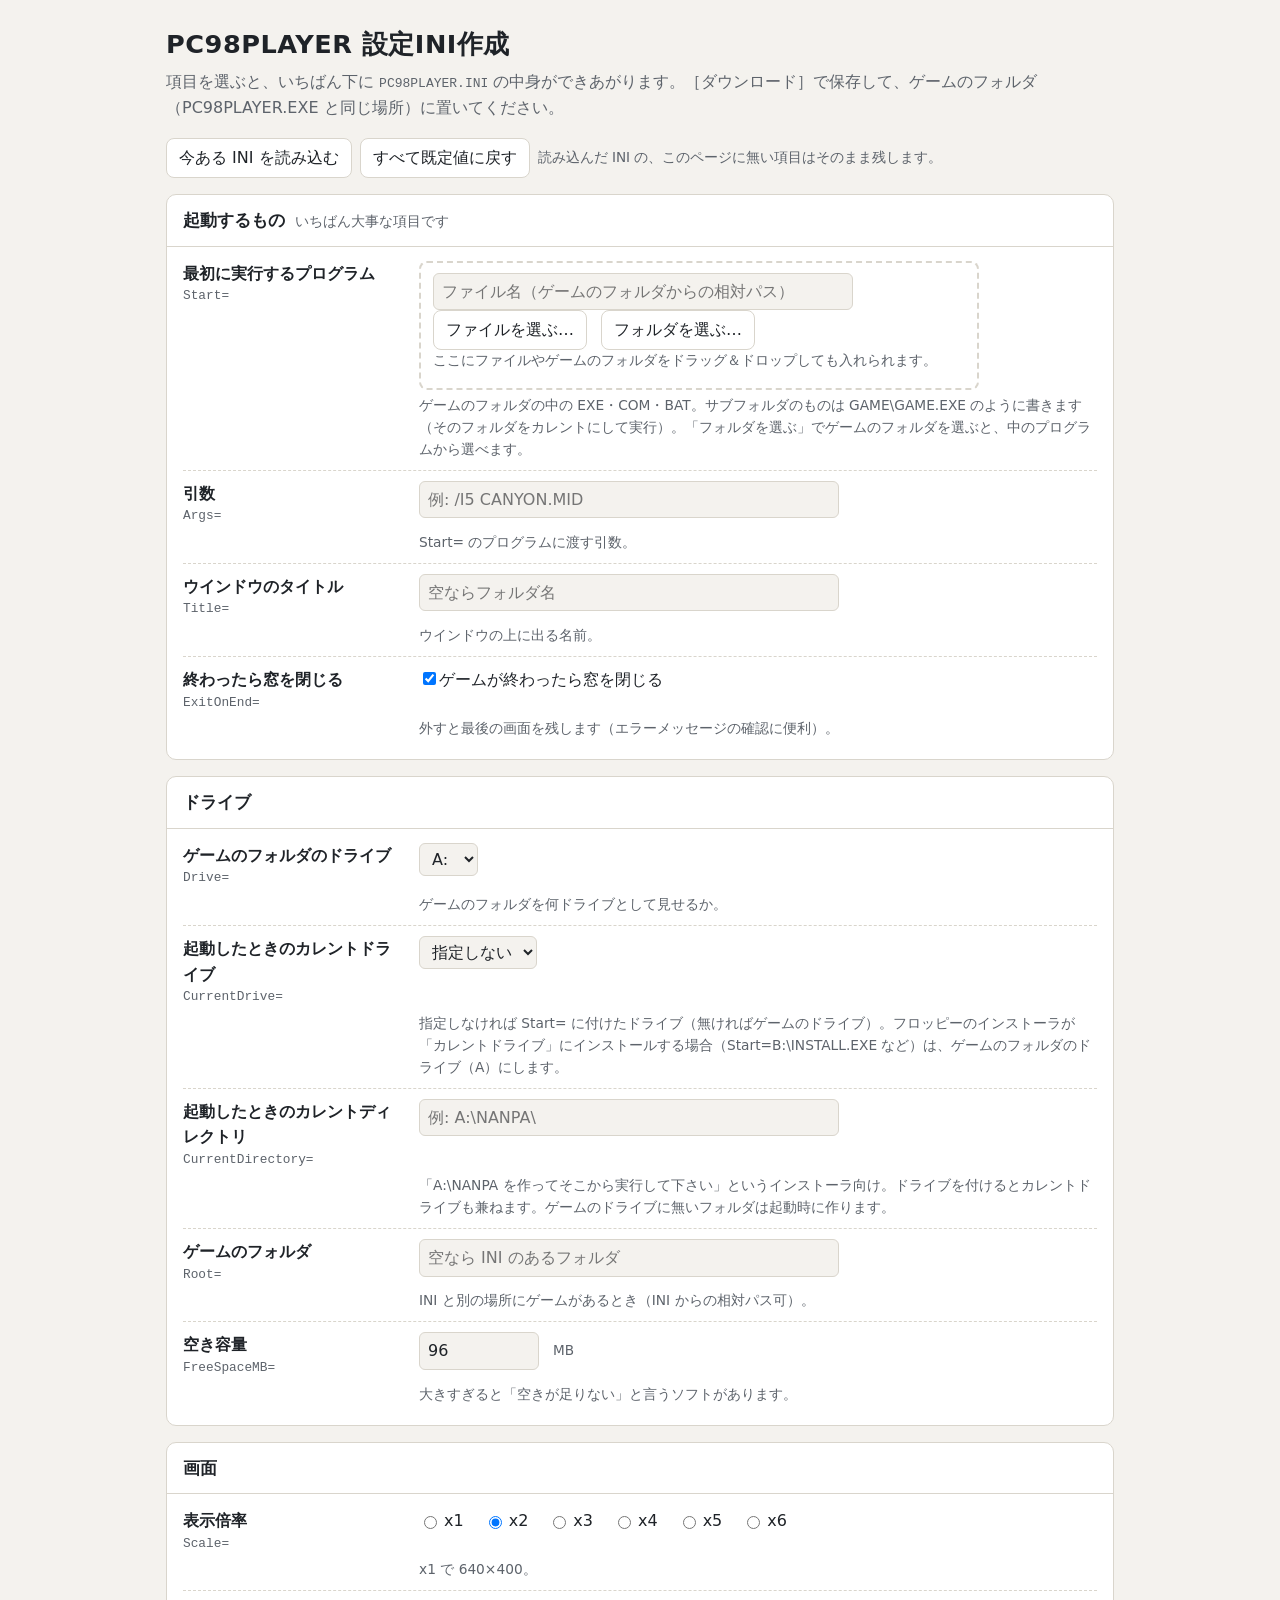
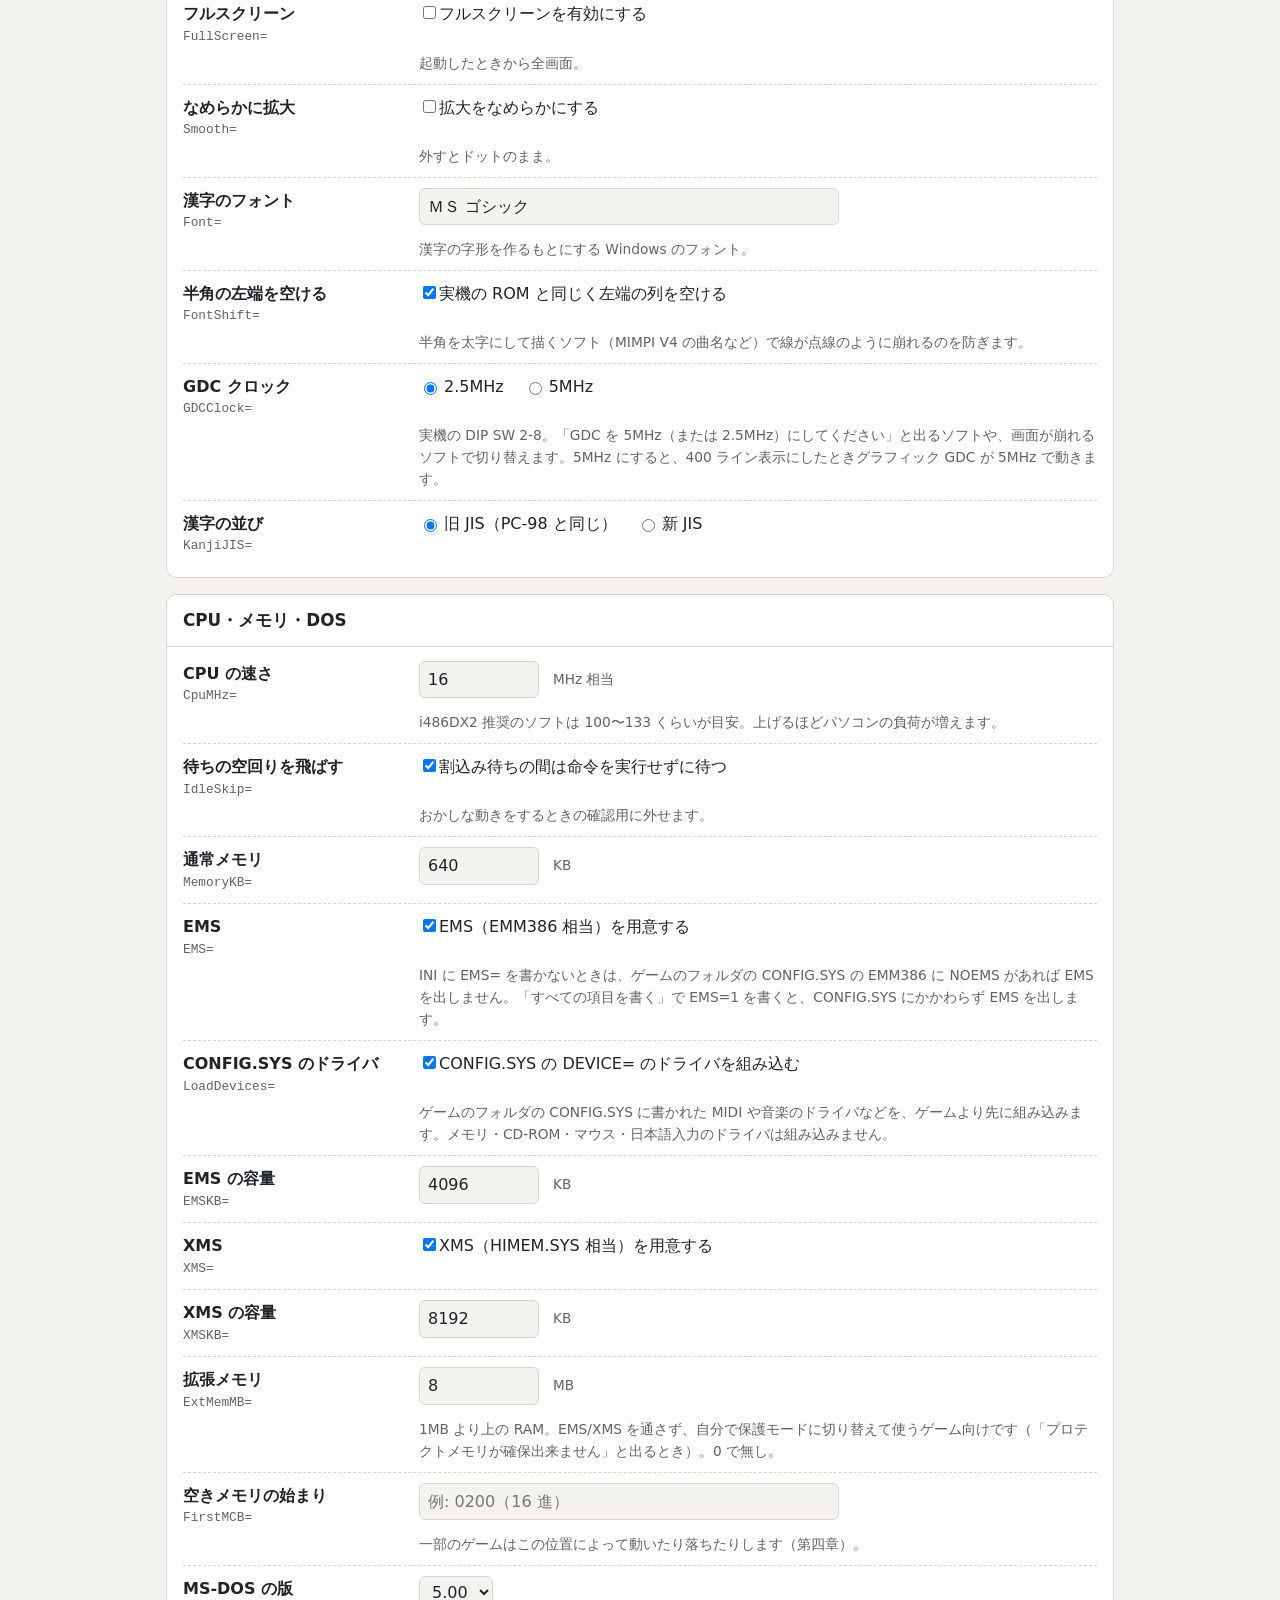
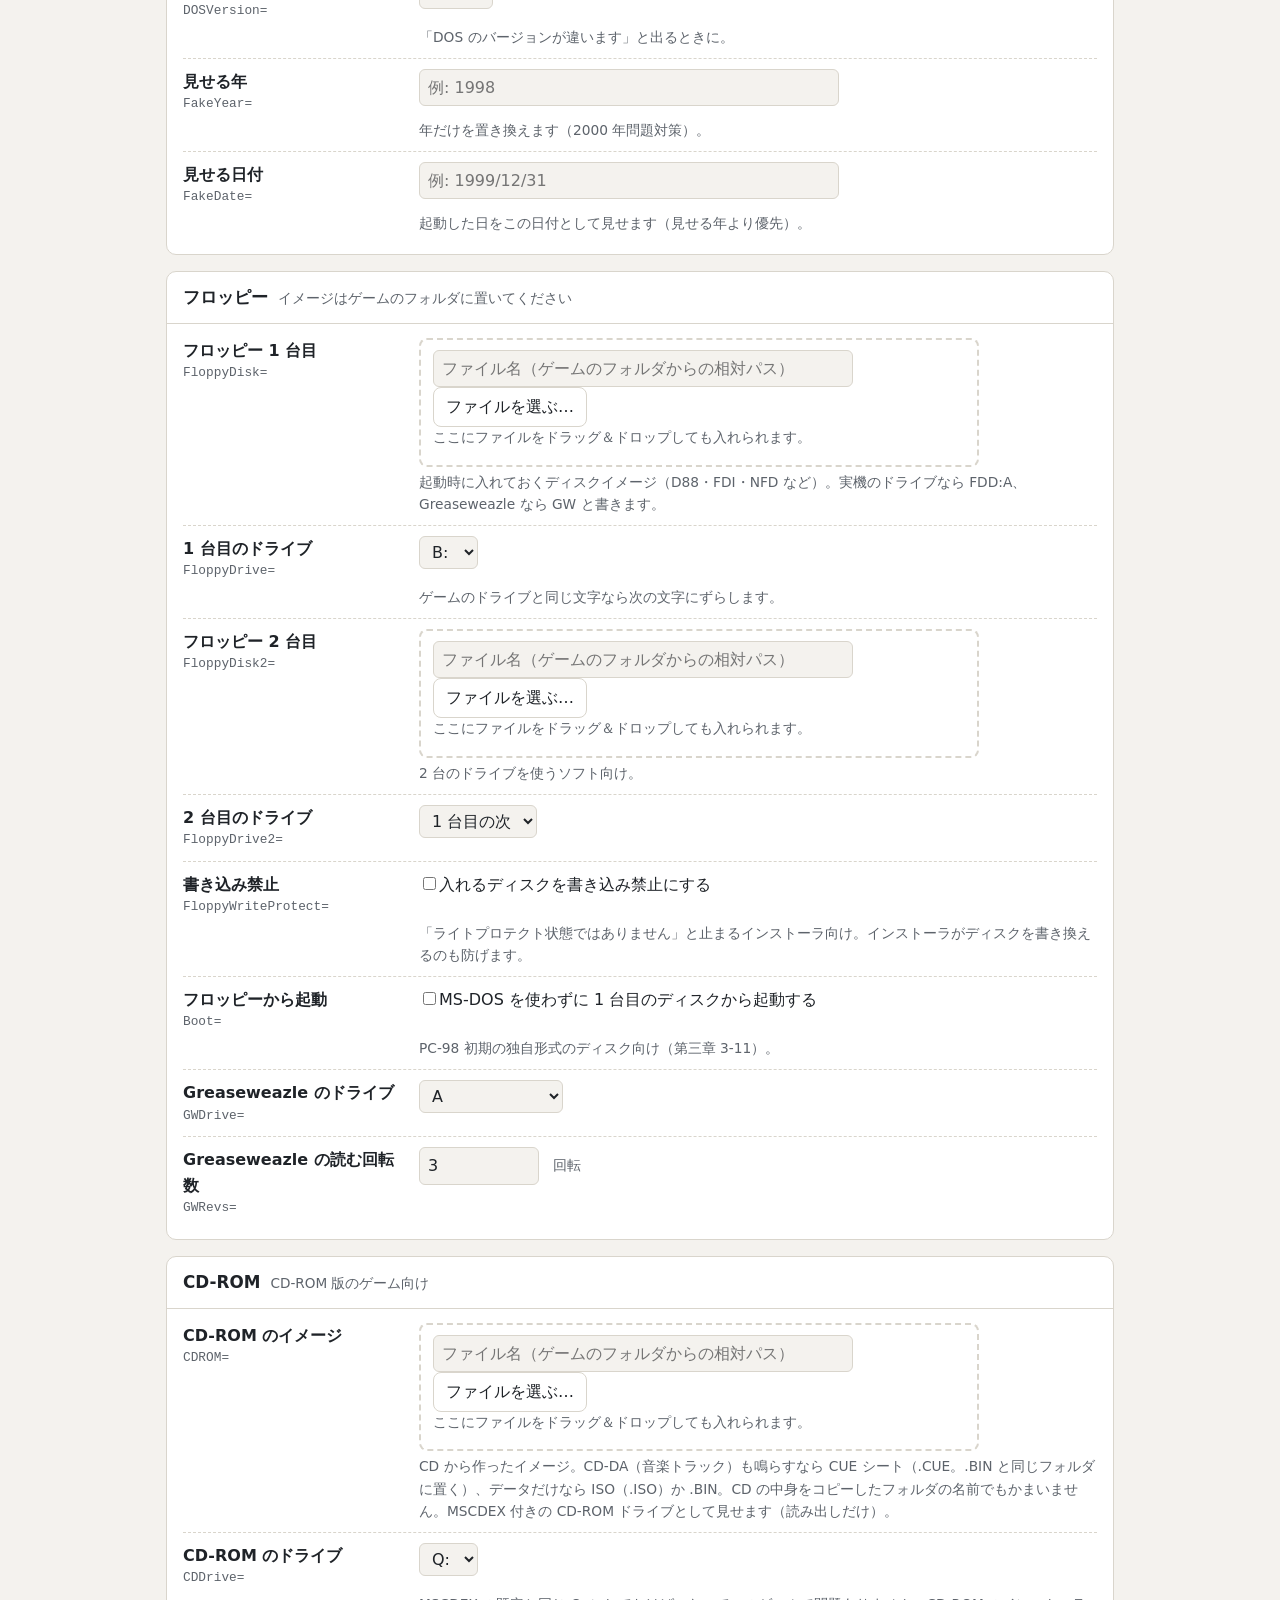
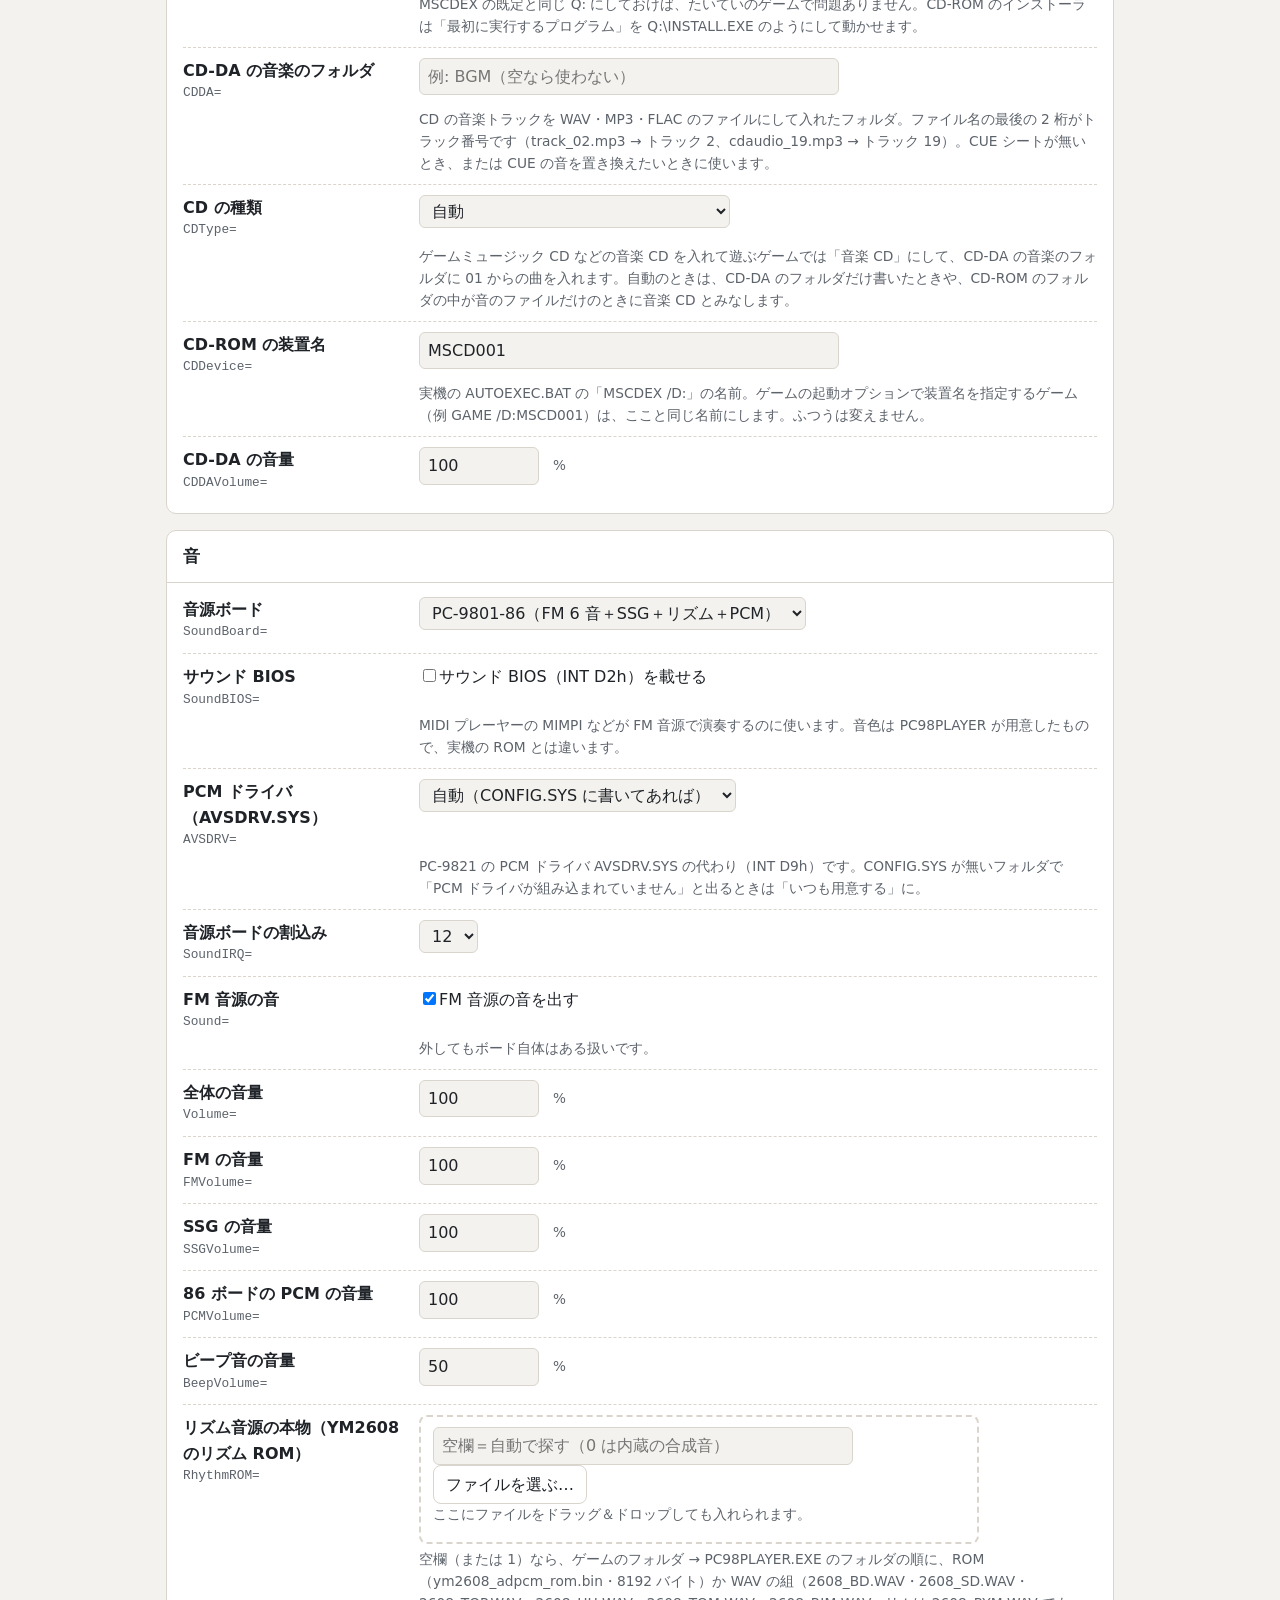
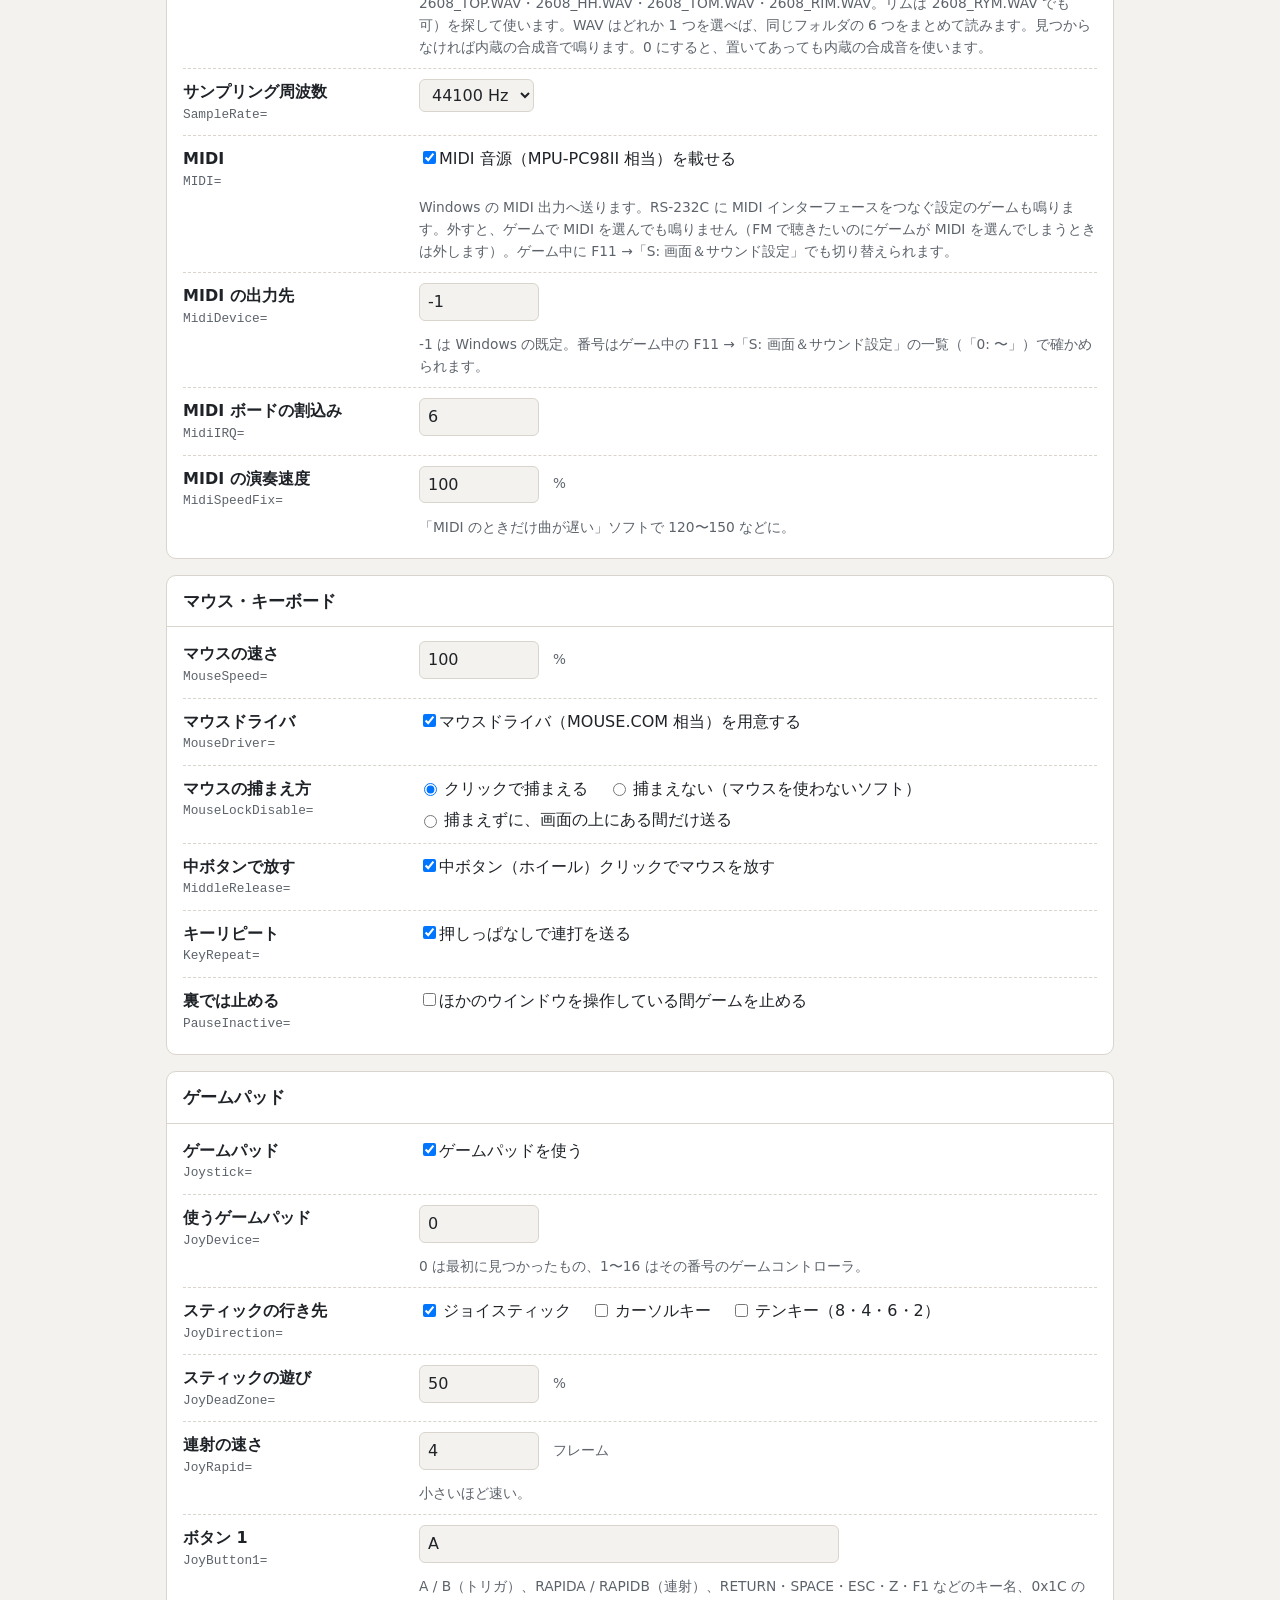
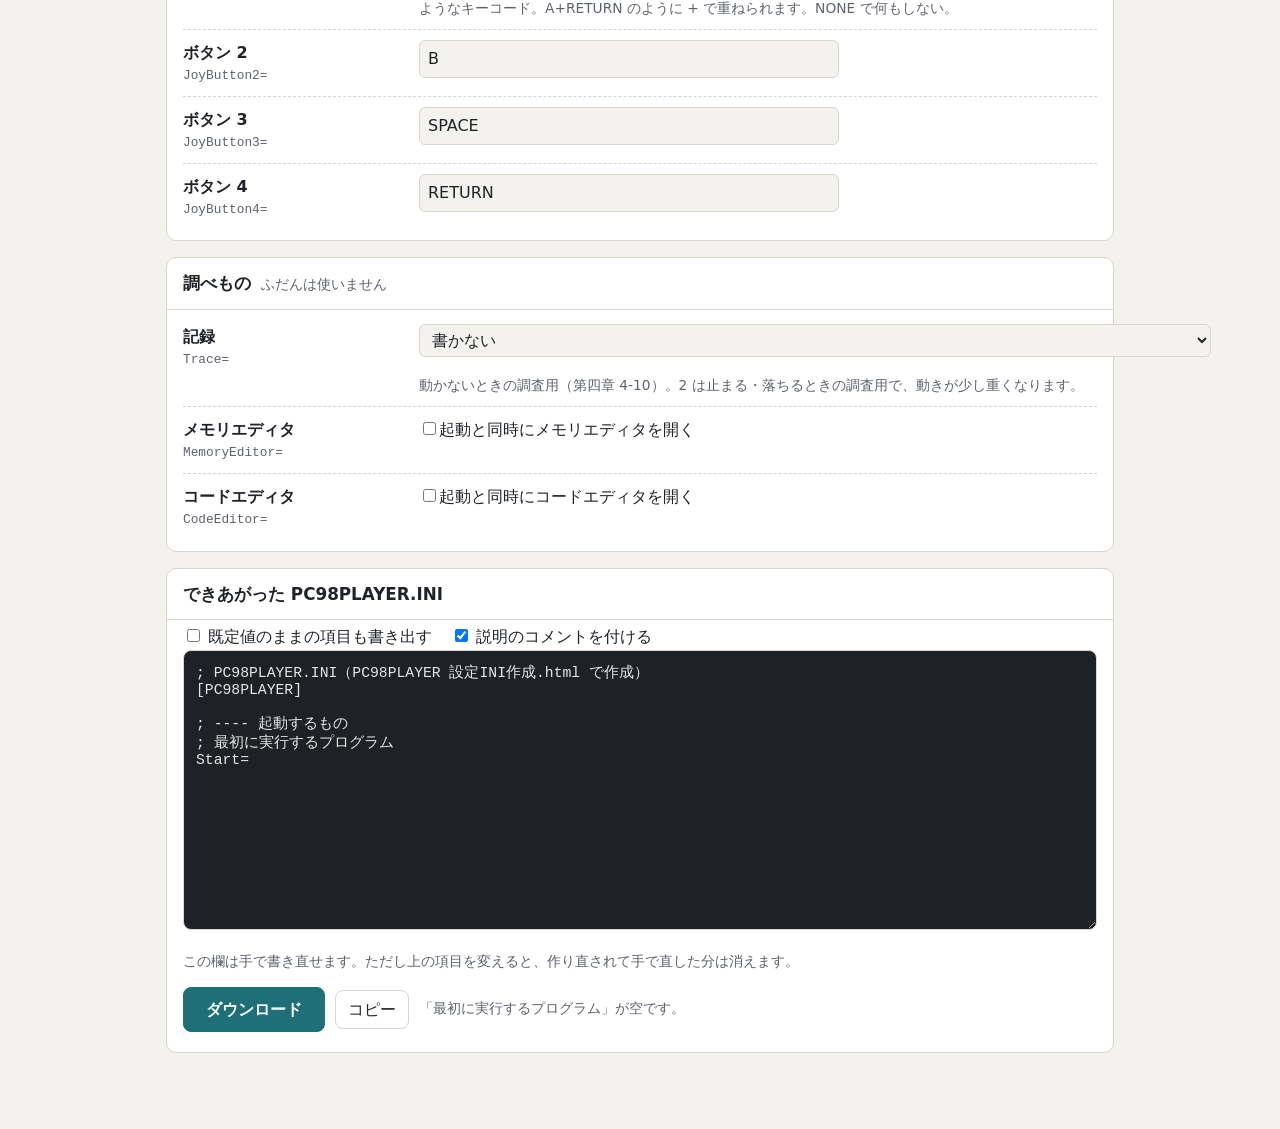
==== commit 2c27c8a9: "Ver.261024" ====
--- a/設定INI作成.html
+++ b/設定INI作成.html
@@ -137,7 +137,7 @@
     { key: "CpuMHz", label: "CPU の速さ", type: "number", def: "16", min: 1, max: 1000, unit: "MHz 相当", help: "i486DX2 推奨のソフトは 100〜133 くらいが目安。上げるほどパソコンの負荷が増えます。" },
     { key: "IdleSkip", label: "待ちの空回りを飛ばす", type: "check", def: "1", on: "1", off: "0", text: "割込み待ちの間は命令を実行せずに待つ", help: "おかしな動きをするときの確認用に外せます。" },
     { key: "MemoryKB", label: "通常メモリ", type: "number", def: "640", min: 128, max: 640, unit: "KB" },
-    { key: "EMS", label: "EMS", type: "check", def: "1", on: "1", off: "0", text: "EMS（EMM386 相当）を用意する" },
+    { key: "EMS", label: "EMS", type: "check", def: "1", on: "1", off: "0", text: "EMS（EMM386 相当）を用意する", help: "INI に EMS= を書かないときは、ゲームのフォルダの CONFIG.SYS の EMM386 に NOEMS があれば EMS を出しません。「すべての項目を書く」で EMS=1 を書くと、CONFIG.SYS にかかわらず EMS を出します。" },
     { key: "LoadDevices", label: "CONFIG.SYS のドライバ", type: "check", def: "1", on: "1", off: "0", text: "CONFIG.SYS の DEVICE= のドライバを組み込む", help: "ゲームのフォルダの CONFIG.SYS に書かれた MIDI や音楽のドライバなどを、ゲームより先に組み込みます。メモリ・CD-ROM・マウス・日本語入力のドライバは組み込みません。" },
     { key: "EMSKB", label: "EMS の容量", type: "number", def: "4096", min: 0, max: 32768, unit: "KB" },
     { key: "XMS", label: "XMS", type: "check", def: "1", on: "1", off: "0", text: "XMS（HIMEM.SYS 相当）を用意する" },
@@ -178,6 +178,8 @@
       options: [["86","PC-9801-86（FM 6 音＋SSG＋リズム＋PCM）"],["26","PC-9801-26K（FM 3 音＋SSG）"],["0","なし"]] },
     { key: "SoundBIOS", label: "サウンド BIOS", type: "check", def: "0", on: "1", off: "0", text: "サウンド BIOS（INT D2h）を載せる",
       help: "MIDI プレーヤーの MIMPI などが FM 音源で演奏するのに使います。音色は PC98PLAYER が用意したもので、実機の ROM とは違います。" },
+    { key: "AVSDRV", label: "PCM ドライバ（AVSDRV.SYS）", type: "select", def: "", options: [["","自動（CONFIG.SYS に書いてあれば）"],["1","いつも用意する"],["0","用意しない"]],
+      help: "PC-9821 の PCM ドライバ AVSDRV.SYS の代わり（INT D9h）です。CONFIG.SYS が無いフォルダで「PCM ドライバが組み込まれていません」と出るときは「いつも用意する」に。" },
     { key: "SoundIRQ", label: "音源ボードの割込み", type: "select", def: "12", options: [["3","3"],["10","10"],["12","12"],["13","13"]] },
     { key: "Sound", label: "FM 音源の音", type: "check", def: "1", on: "1", off: "0", text: "FM 音源の音を出す", help: "外してもボード自体はある扱いです。" },
     { key: "Volume", label: "全体の音量", type: "number", def: "100", min: 0, max: 1000, unit: "%" },
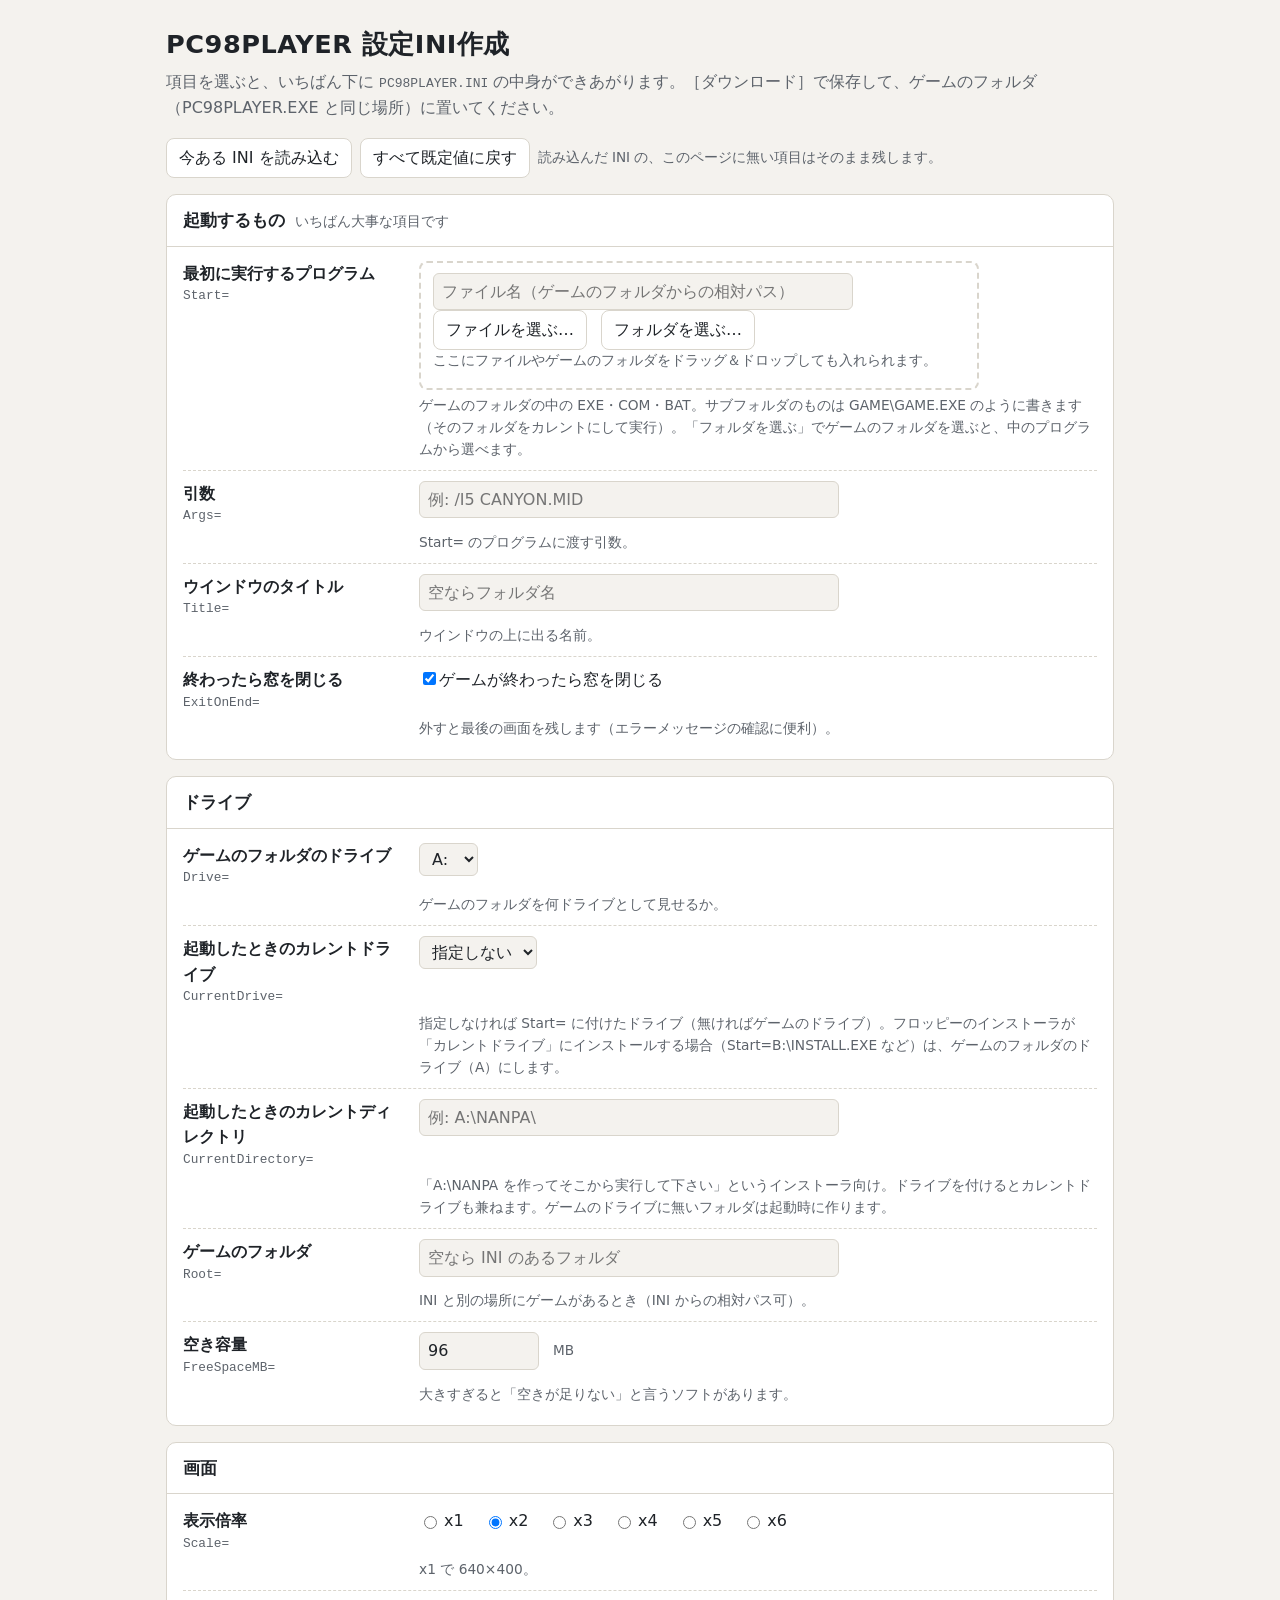
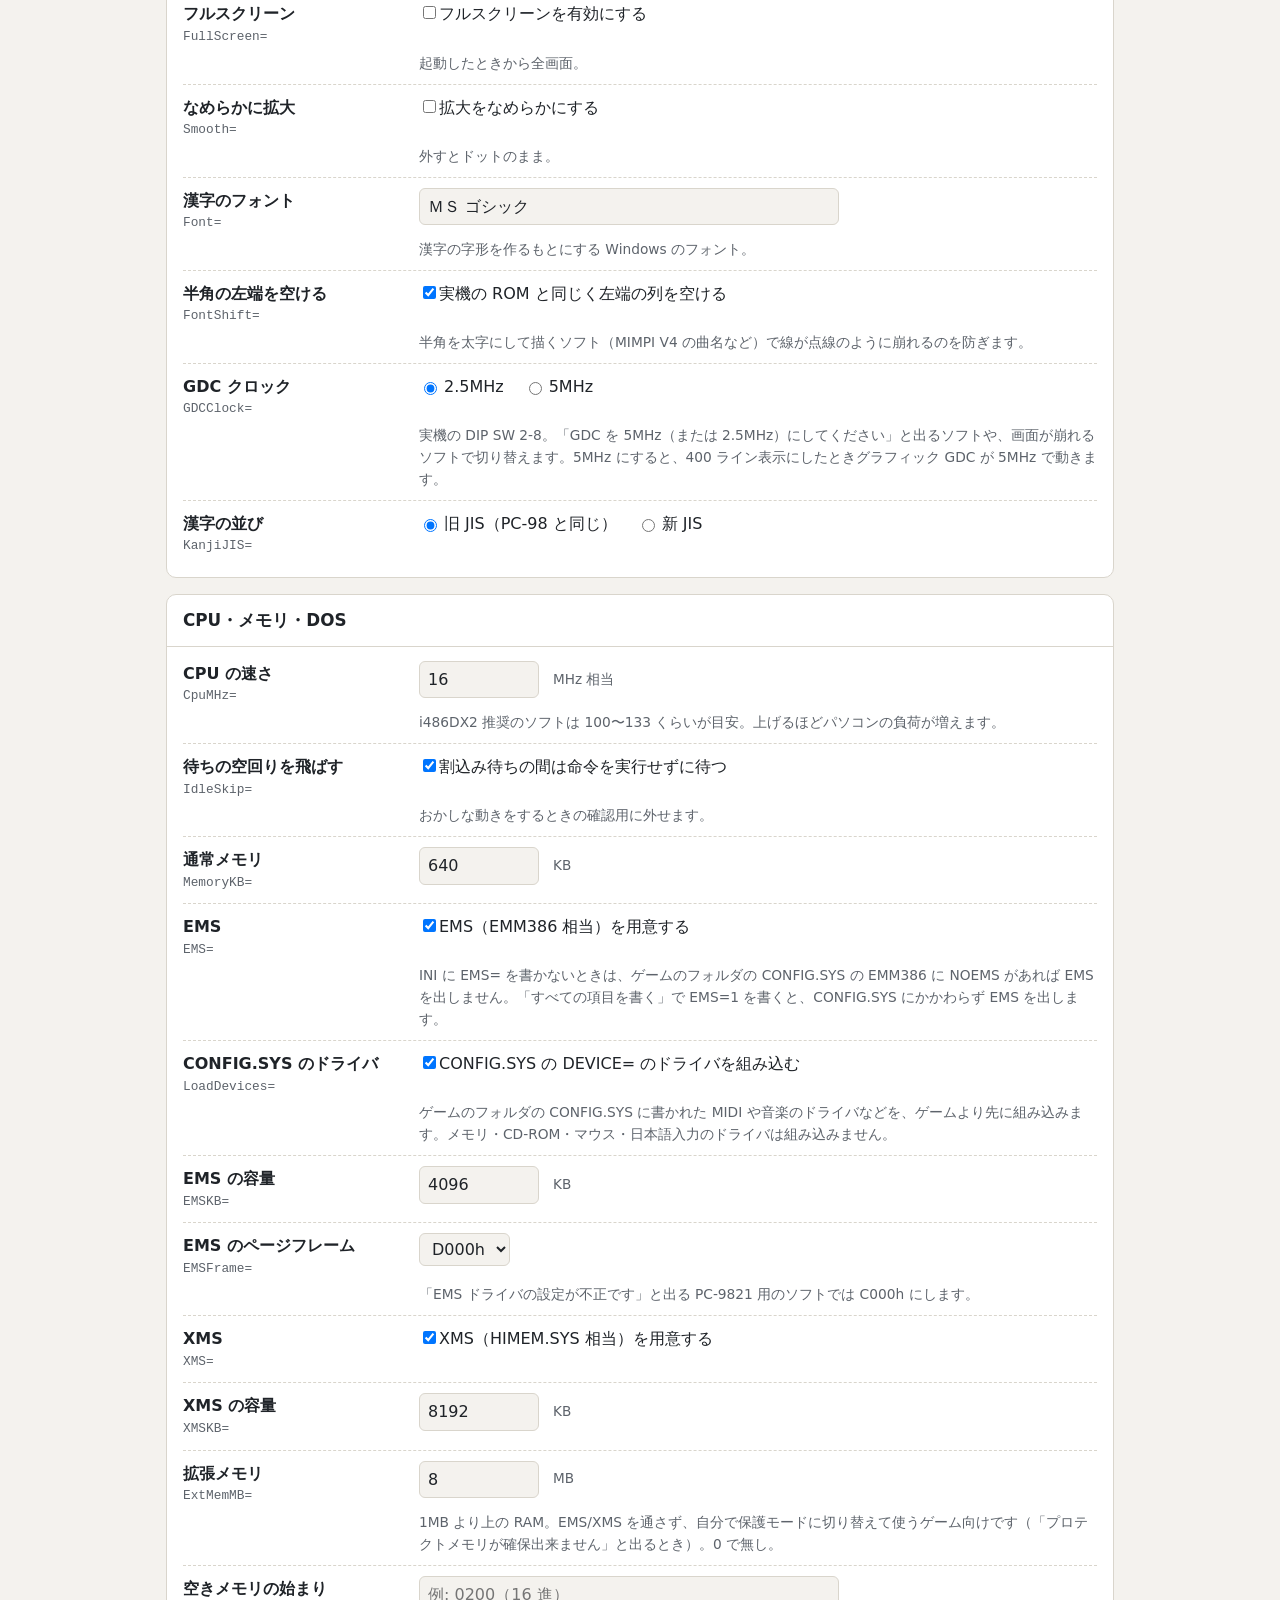
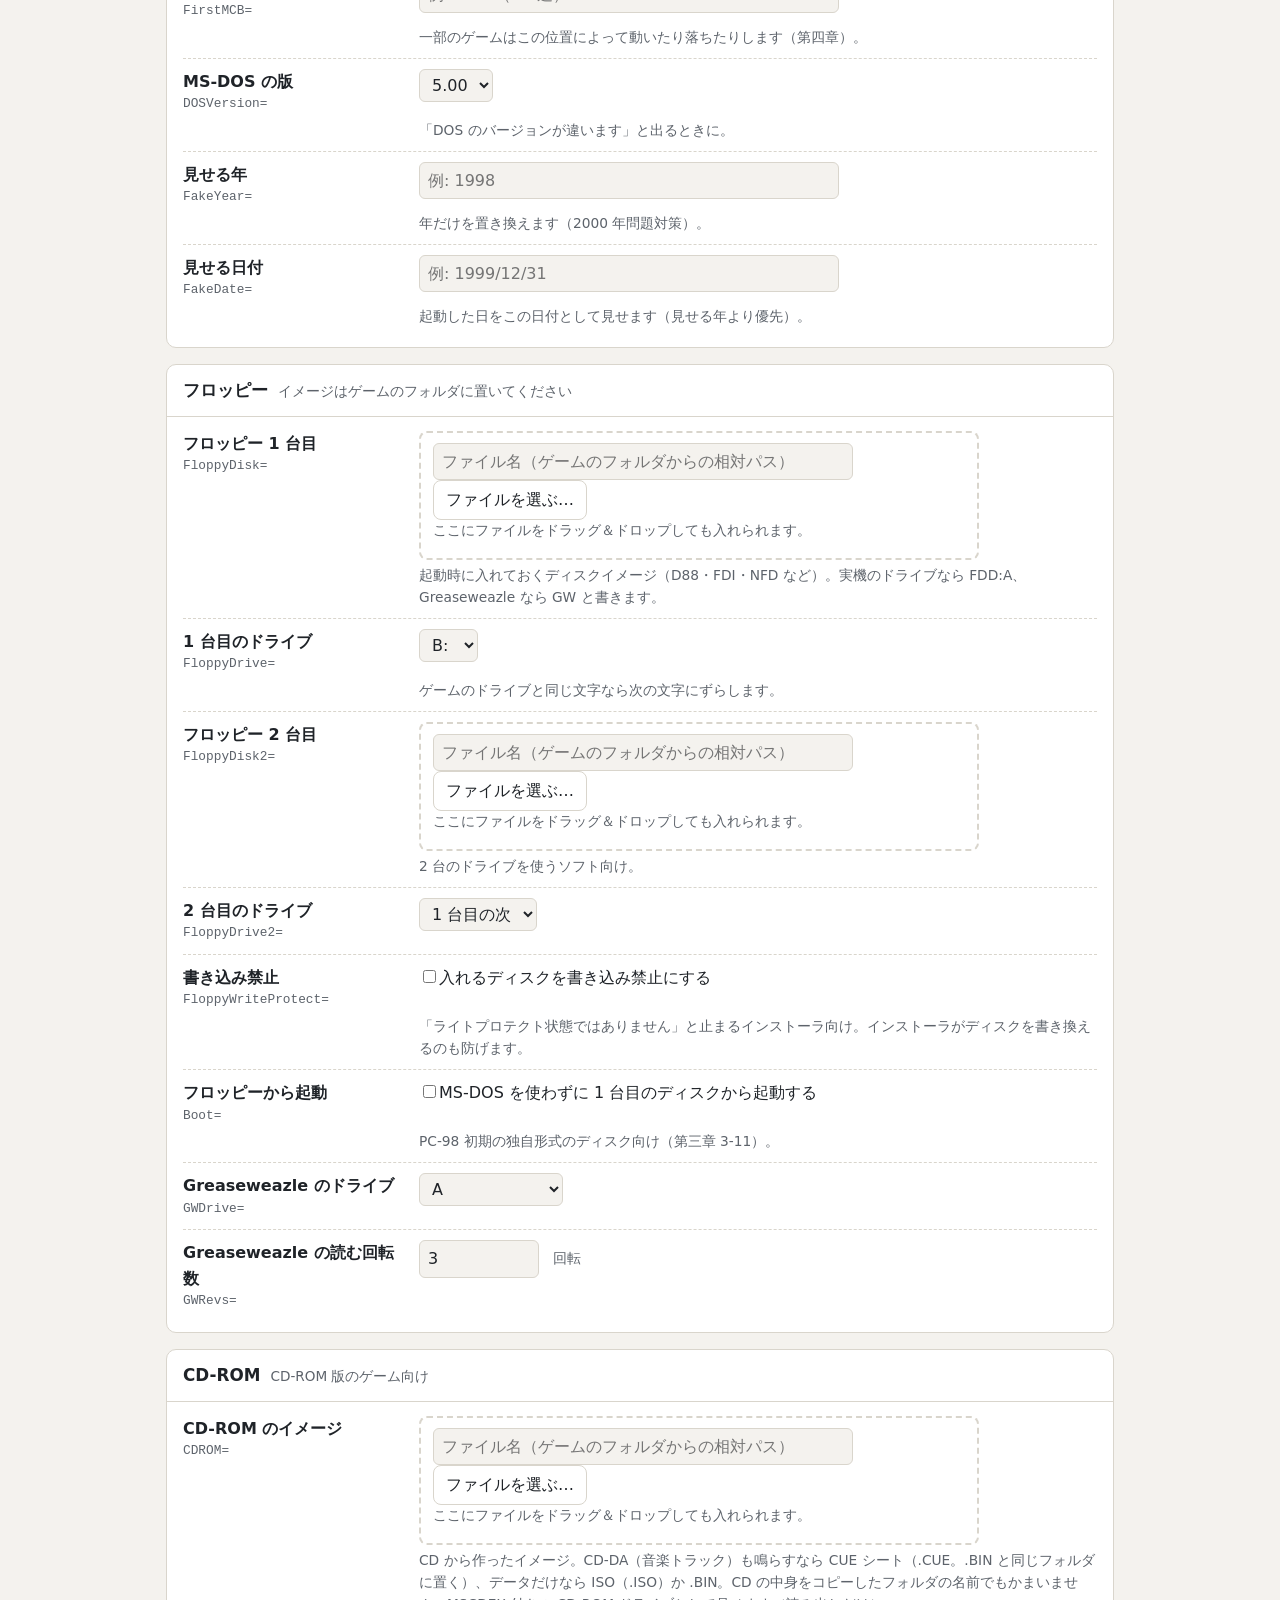
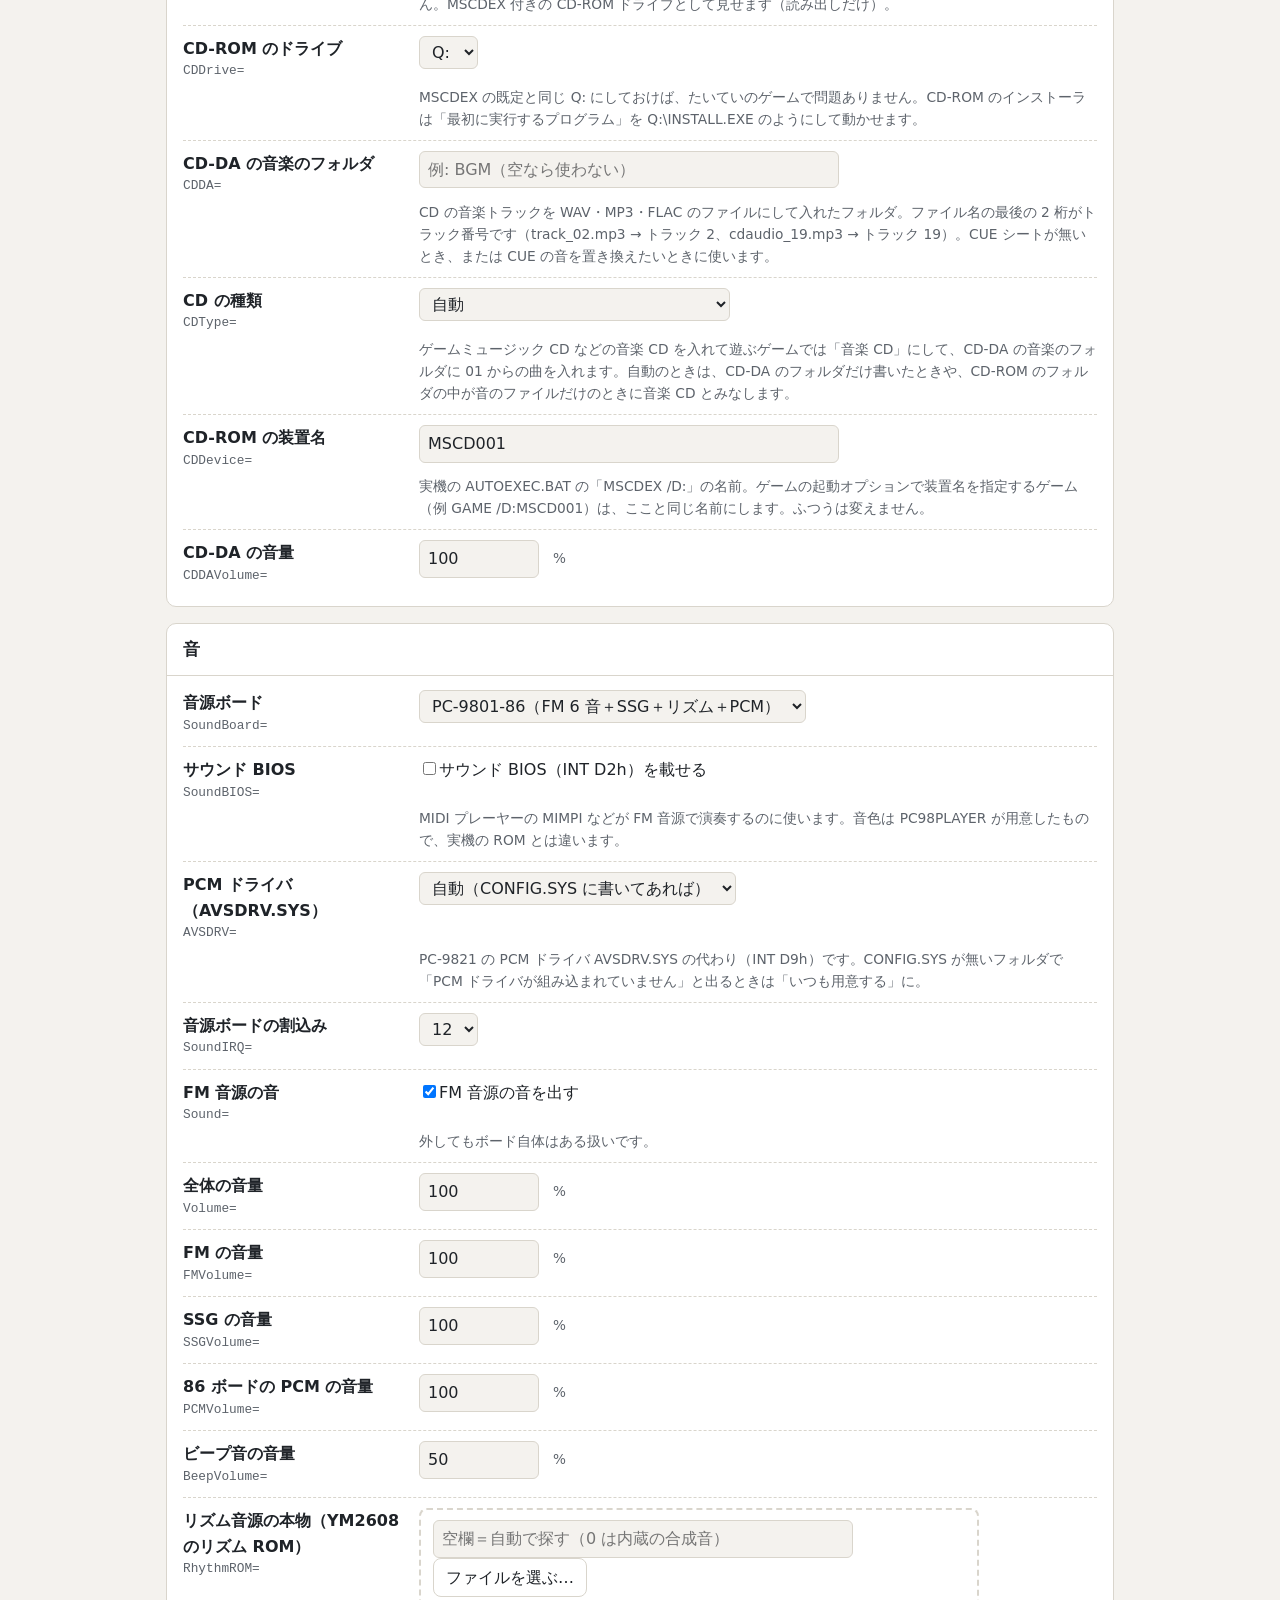
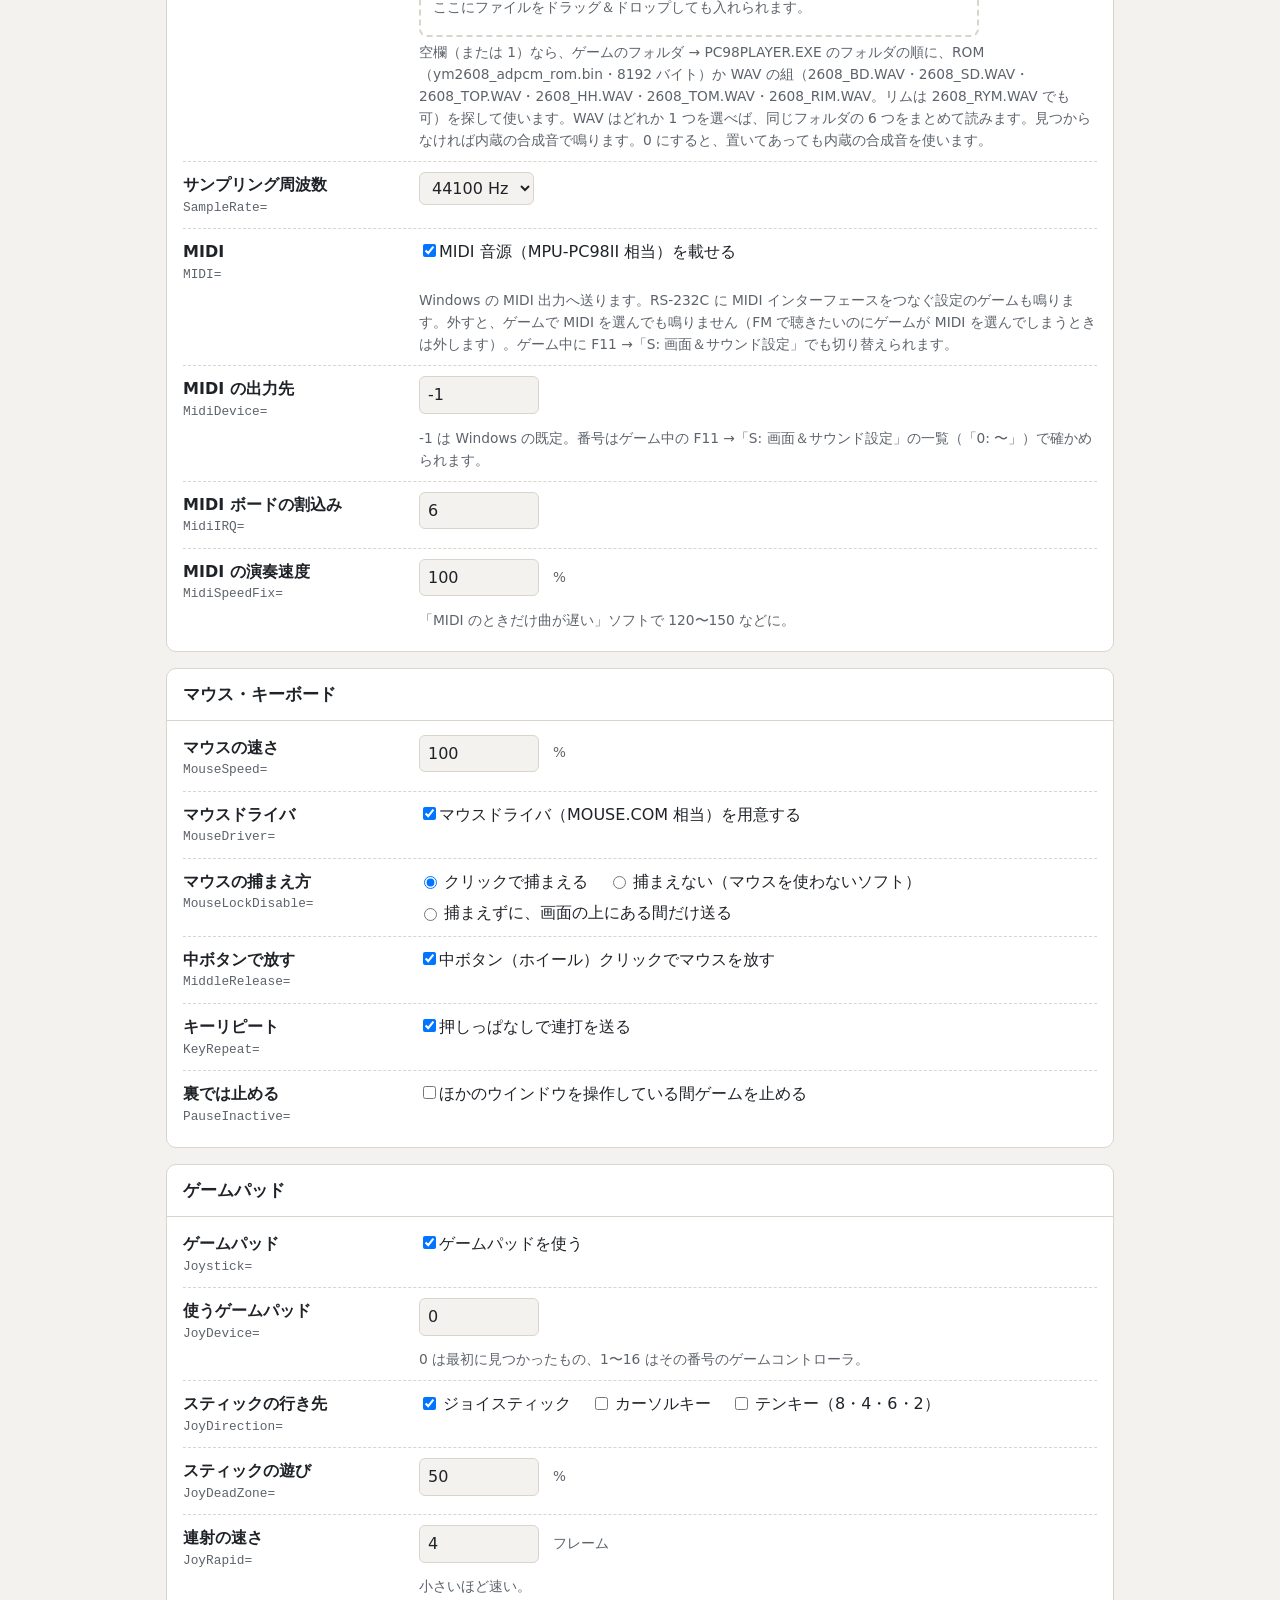
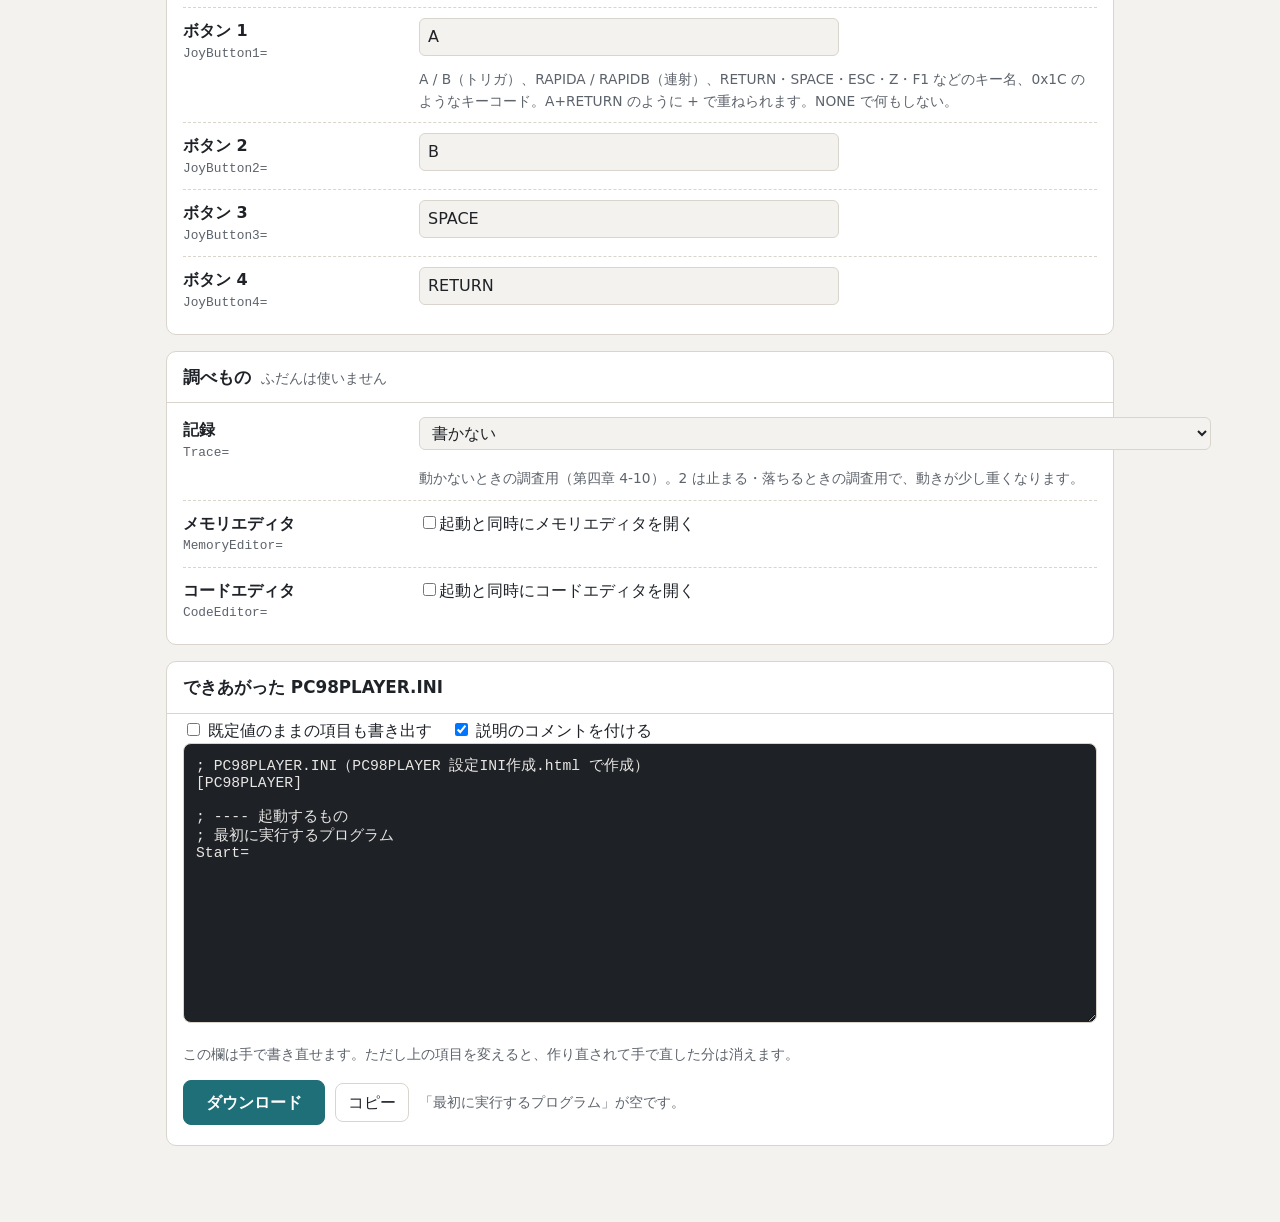
==== commit f4c6e4da: "Ver.261101" ====
--- a/設定INI作成.html
+++ b/設定INI作成.html
@@ -140,6 +140,7 @@
     { key: "EMS", label: "EMS", type: "check", def: "1", on: "1", off: "0", text: "EMS（EMM386 相当）を用意する", help: "INI に EMS= を書かないときは、ゲームのフォルダの CONFIG.SYS の EMM386 に NOEMS があれば EMS を出しません。「すべての項目を書く」で EMS=1 を書くと、CONFIG.SYS にかかわらず EMS を出します。" },
     { key: "LoadDevices", label: "CONFIG.SYS のドライバ", type: "check", def: "1", on: "1", off: "0", text: "CONFIG.SYS の DEVICE= のドライバを組み込む", help: "ゲームのフォルダの CONFIG.SYS に書かれた MIDI や音楽のドライバなどを、ゲームより先に組み込みます。メモリ・CD-ROM・マウス・日本語入力のドライバは組み込みません。" },
     { key: "EMSKB", label: "EMS の容量", type: "number", def: "4096", min: 0, max: 32768, unit: "KB" },
+    { key: "EMSFrame", label: "EMS のページフレーム", type: "select", def: "D000", options: [["D000","D000h"],["C000","C000h"]], help: "「EMS ドライバの設定が不正です」と出る PC-9821 用のソフトでは C000h にします。" },
     { key: "XMS", label: "XMS", type: "check", def: "1", on: "1", off: "0", text: "XMS（HIMEM.SYS 相当）を用意する" },
     { key: "XMSKB", label: "XMS の容量", type: "number", def: "8192", min: 0, max: 65536, unit: "KB" },
     { key: "ExtMemMB", label: "拡張メモリ", type: "number", def: "8", min: 0, max: 14, unit: "MB", help: "1MB より上の RAM。EMS/XMS を通さず、自分で保護モードに切り替えて使うゲーム向けです（「プロテクトメモリが確保出来ません」と出るとき）。0 で無し。" },
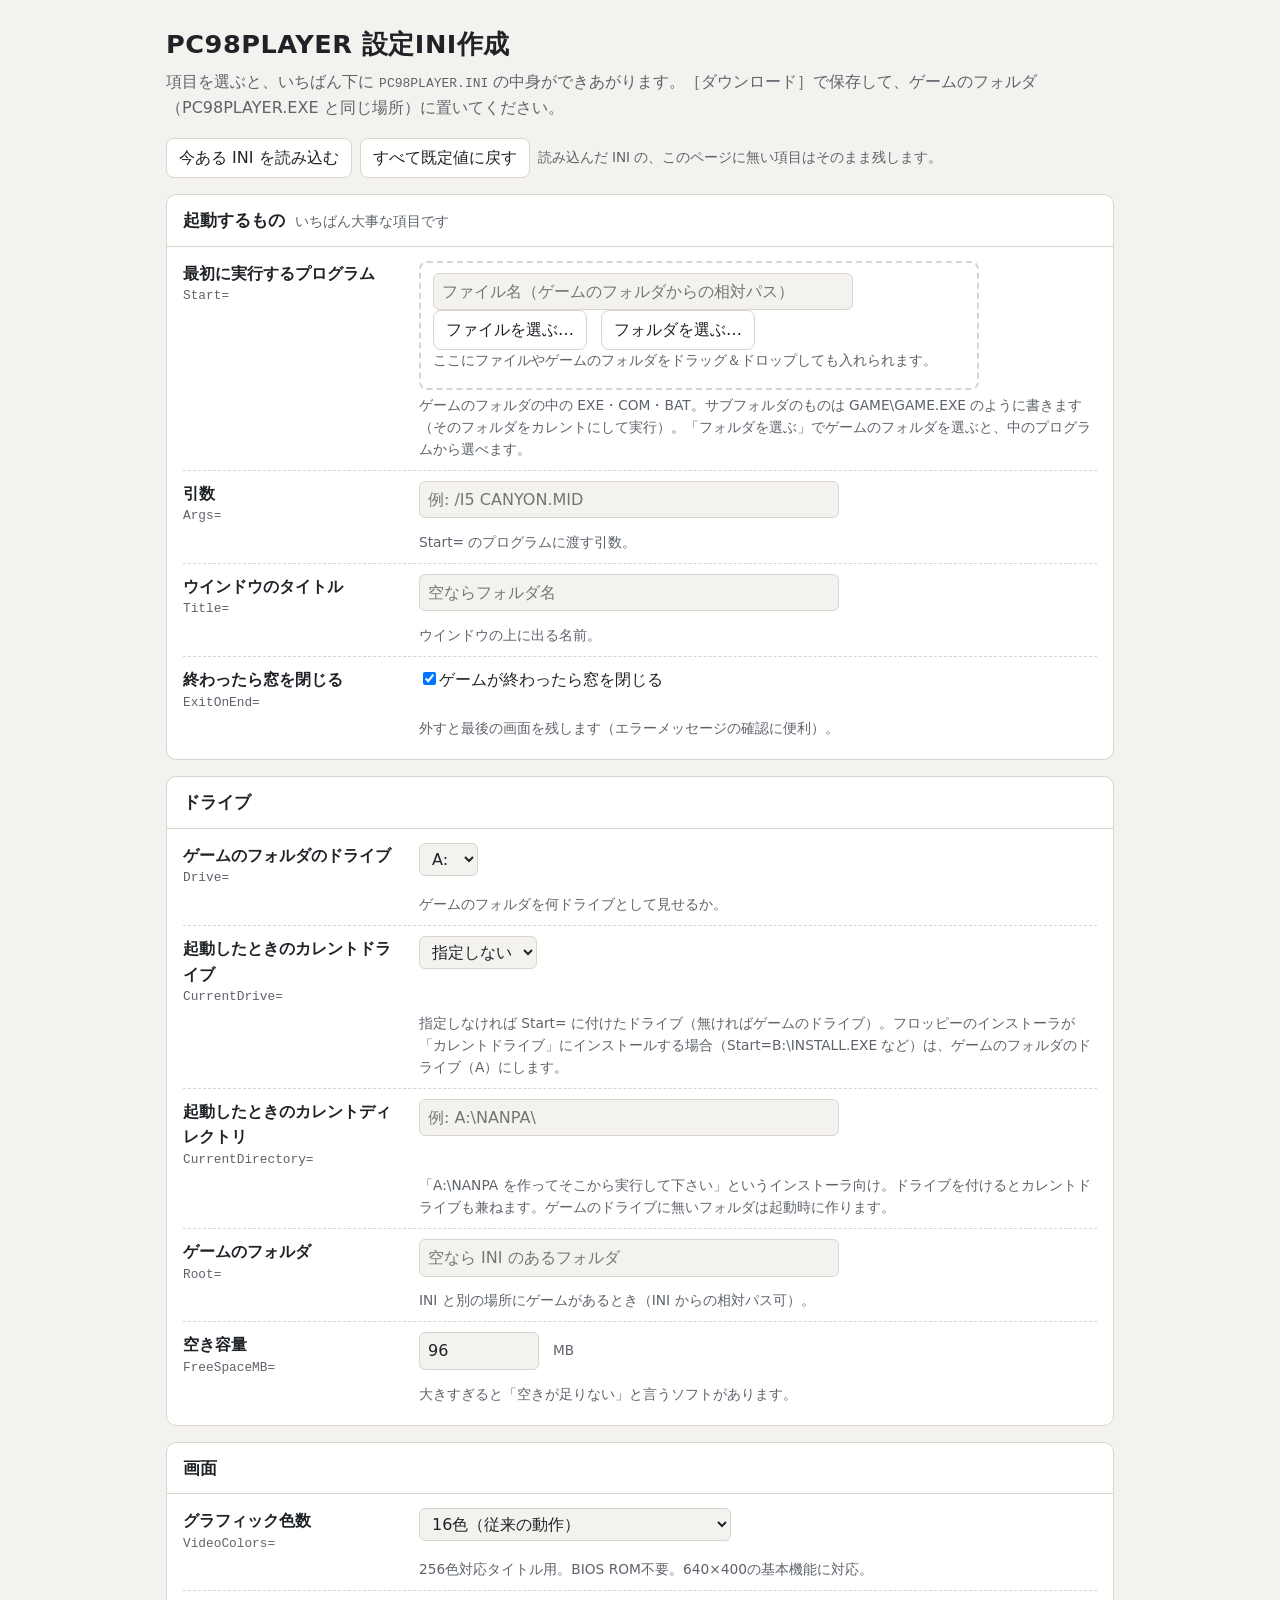
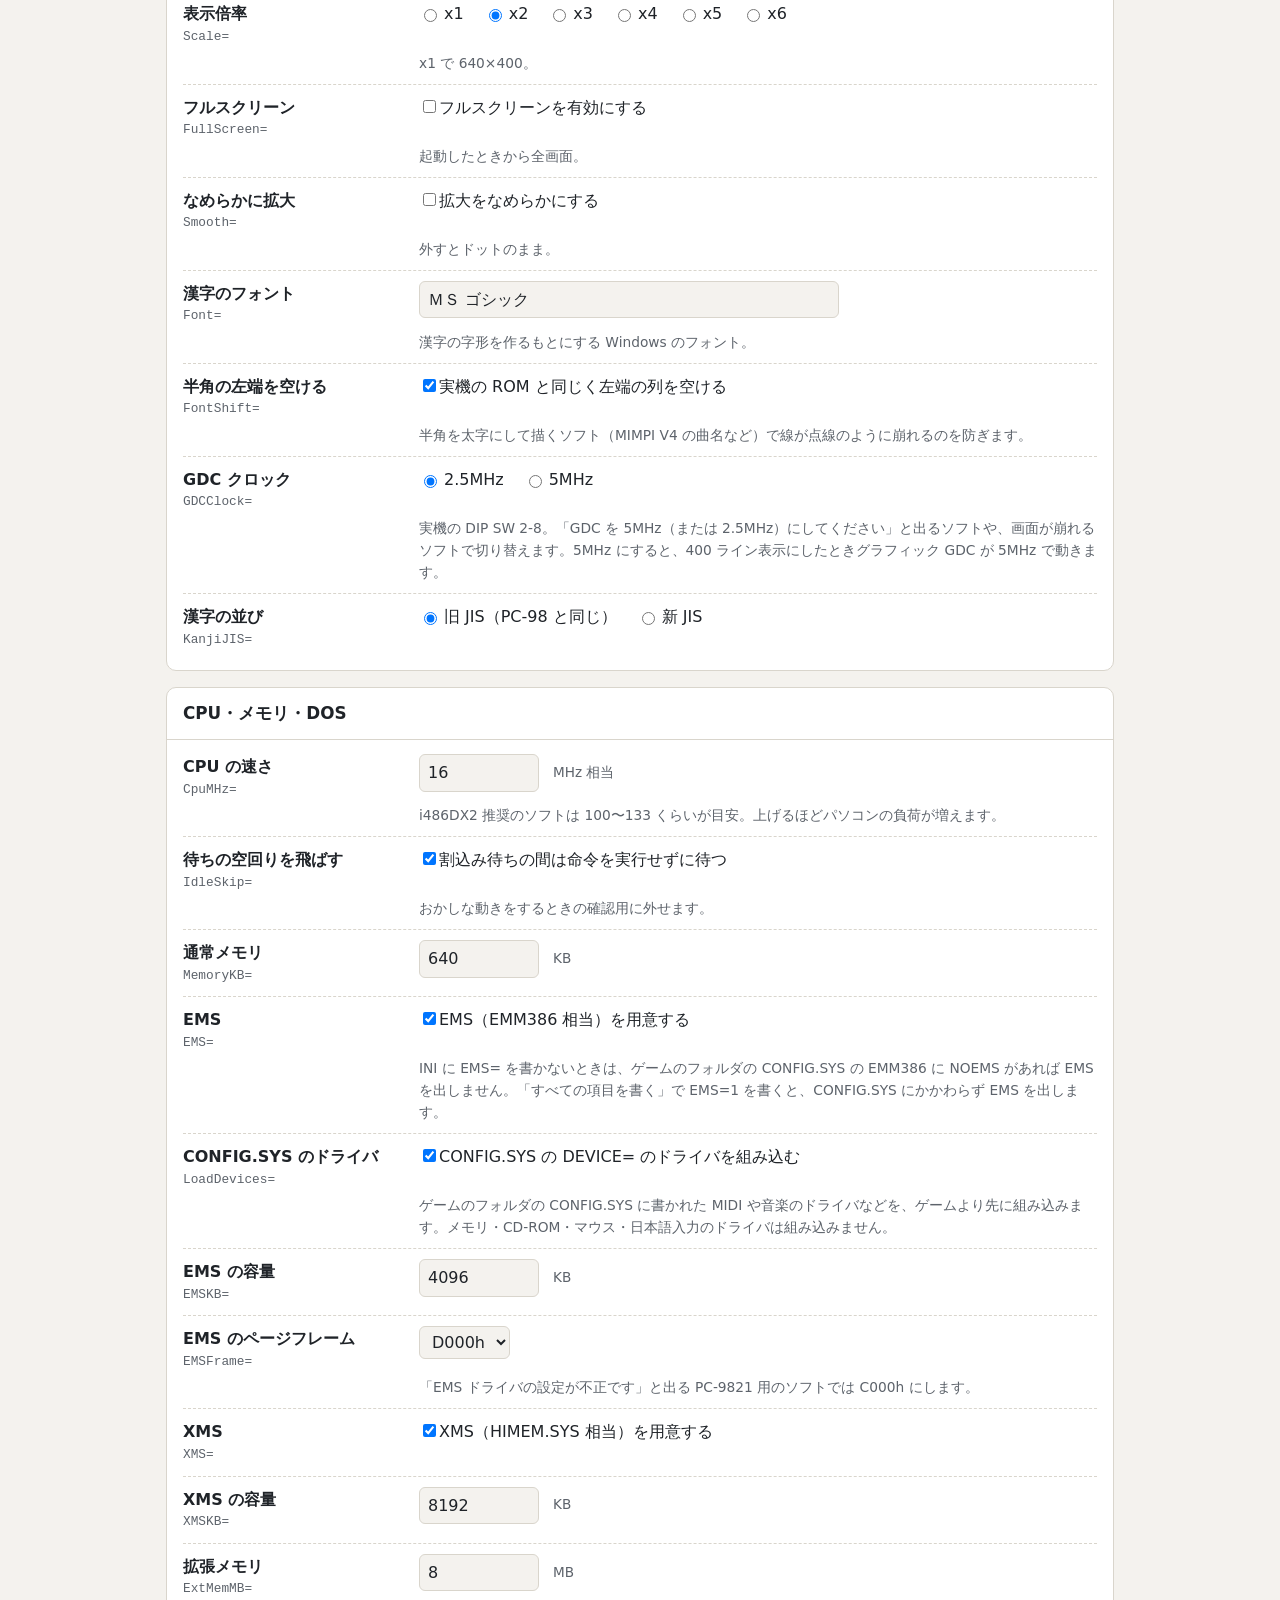
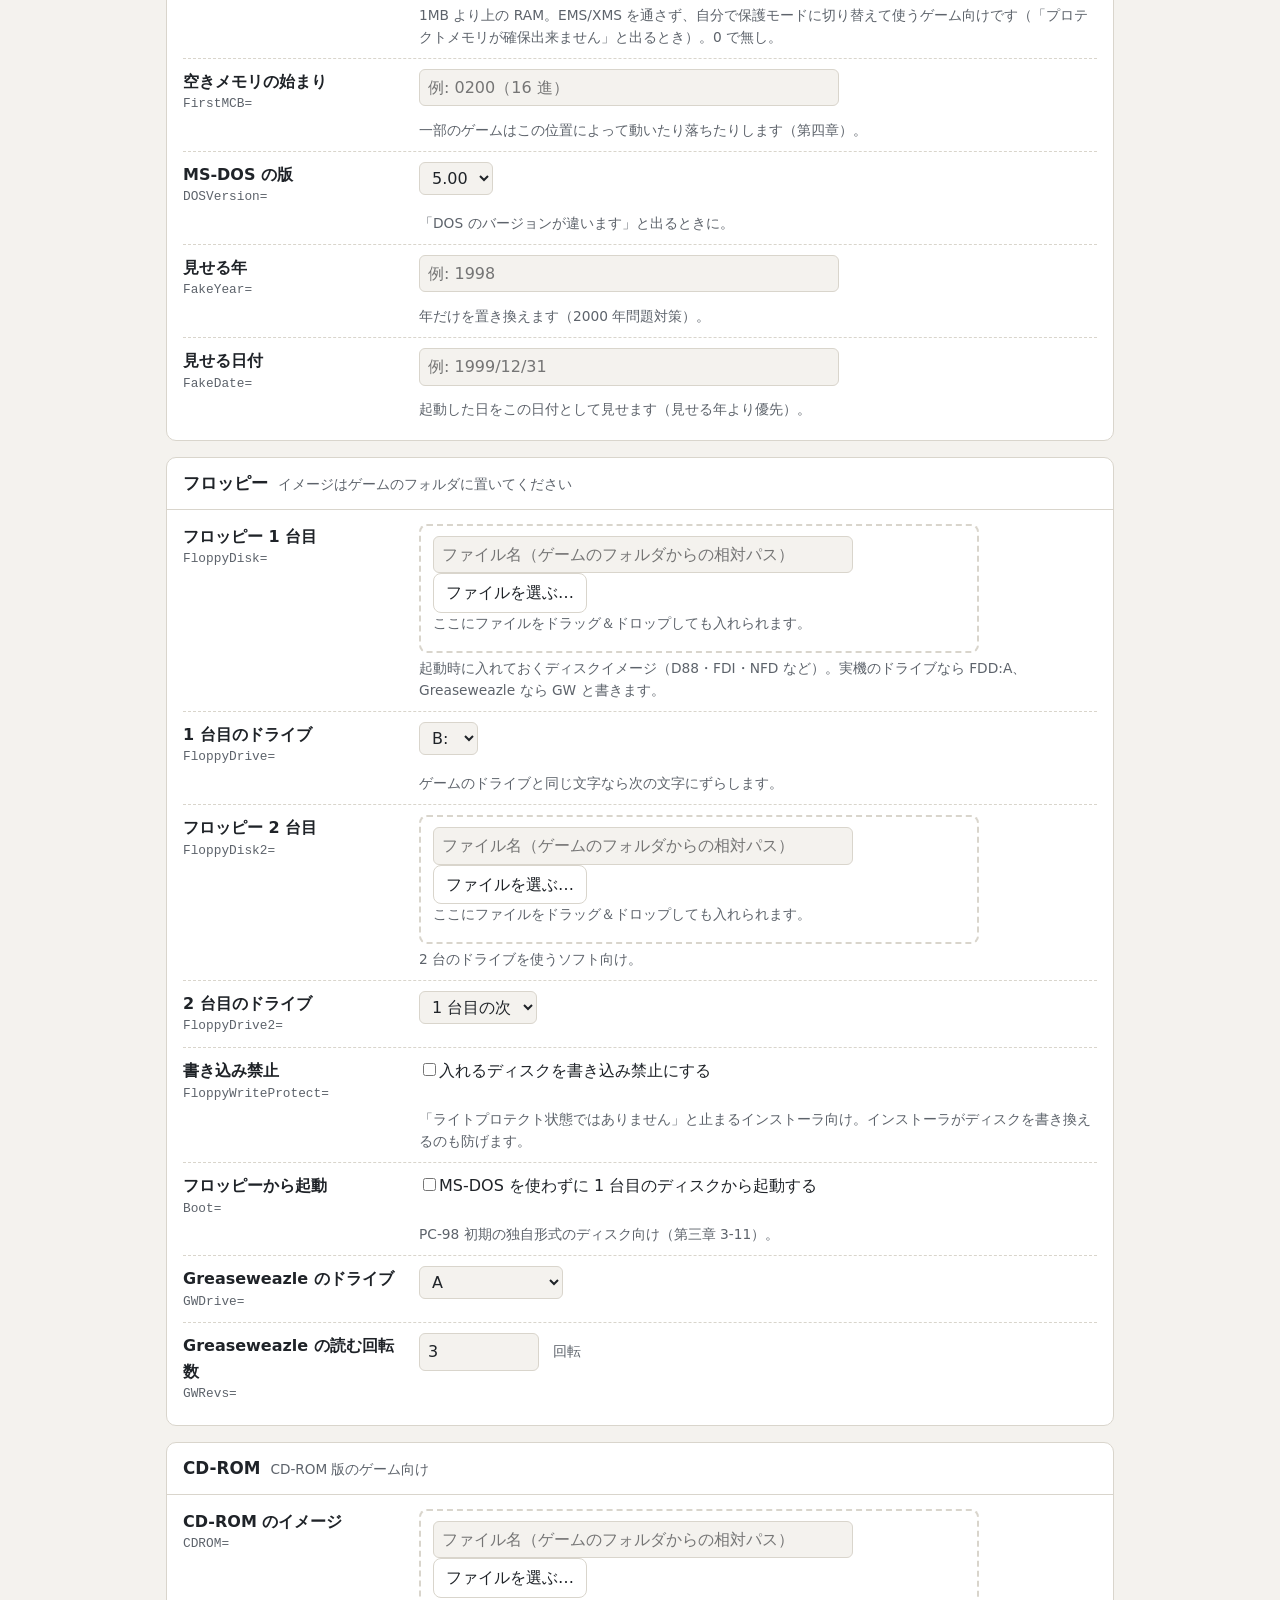
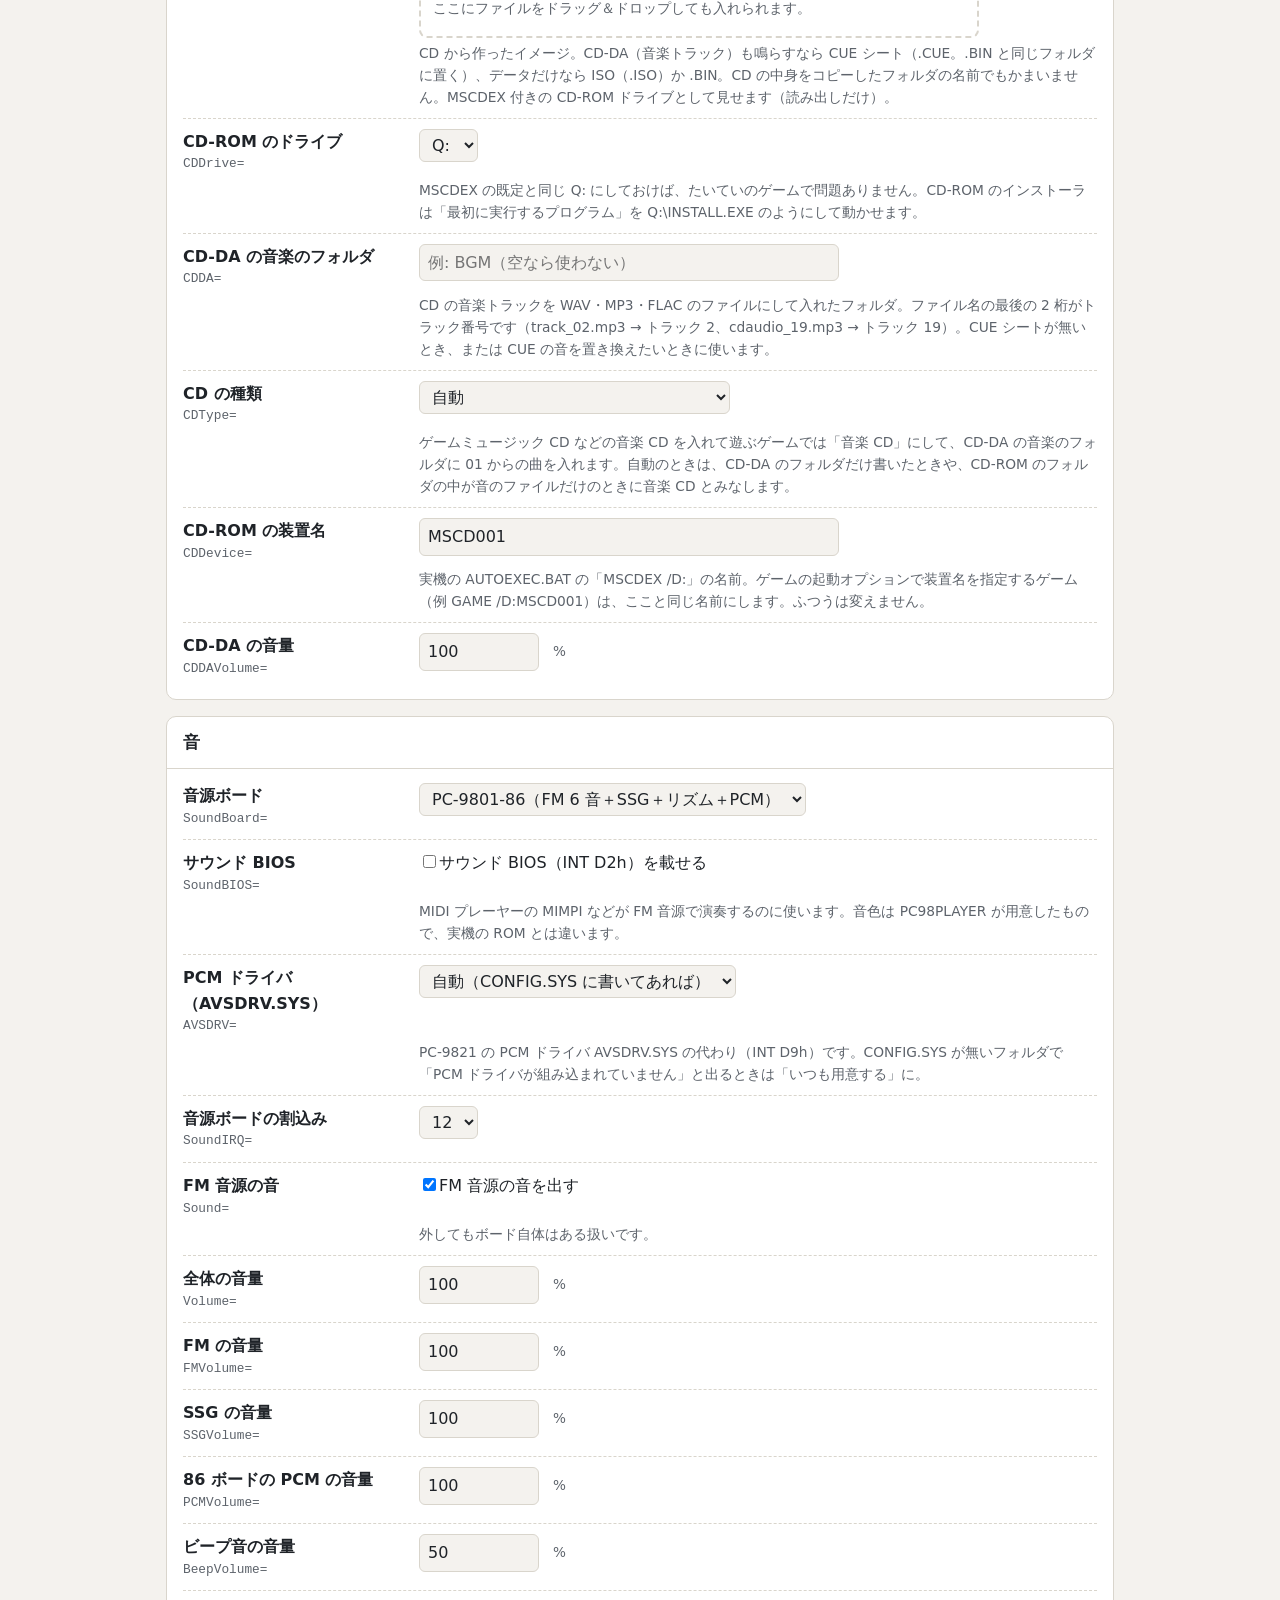
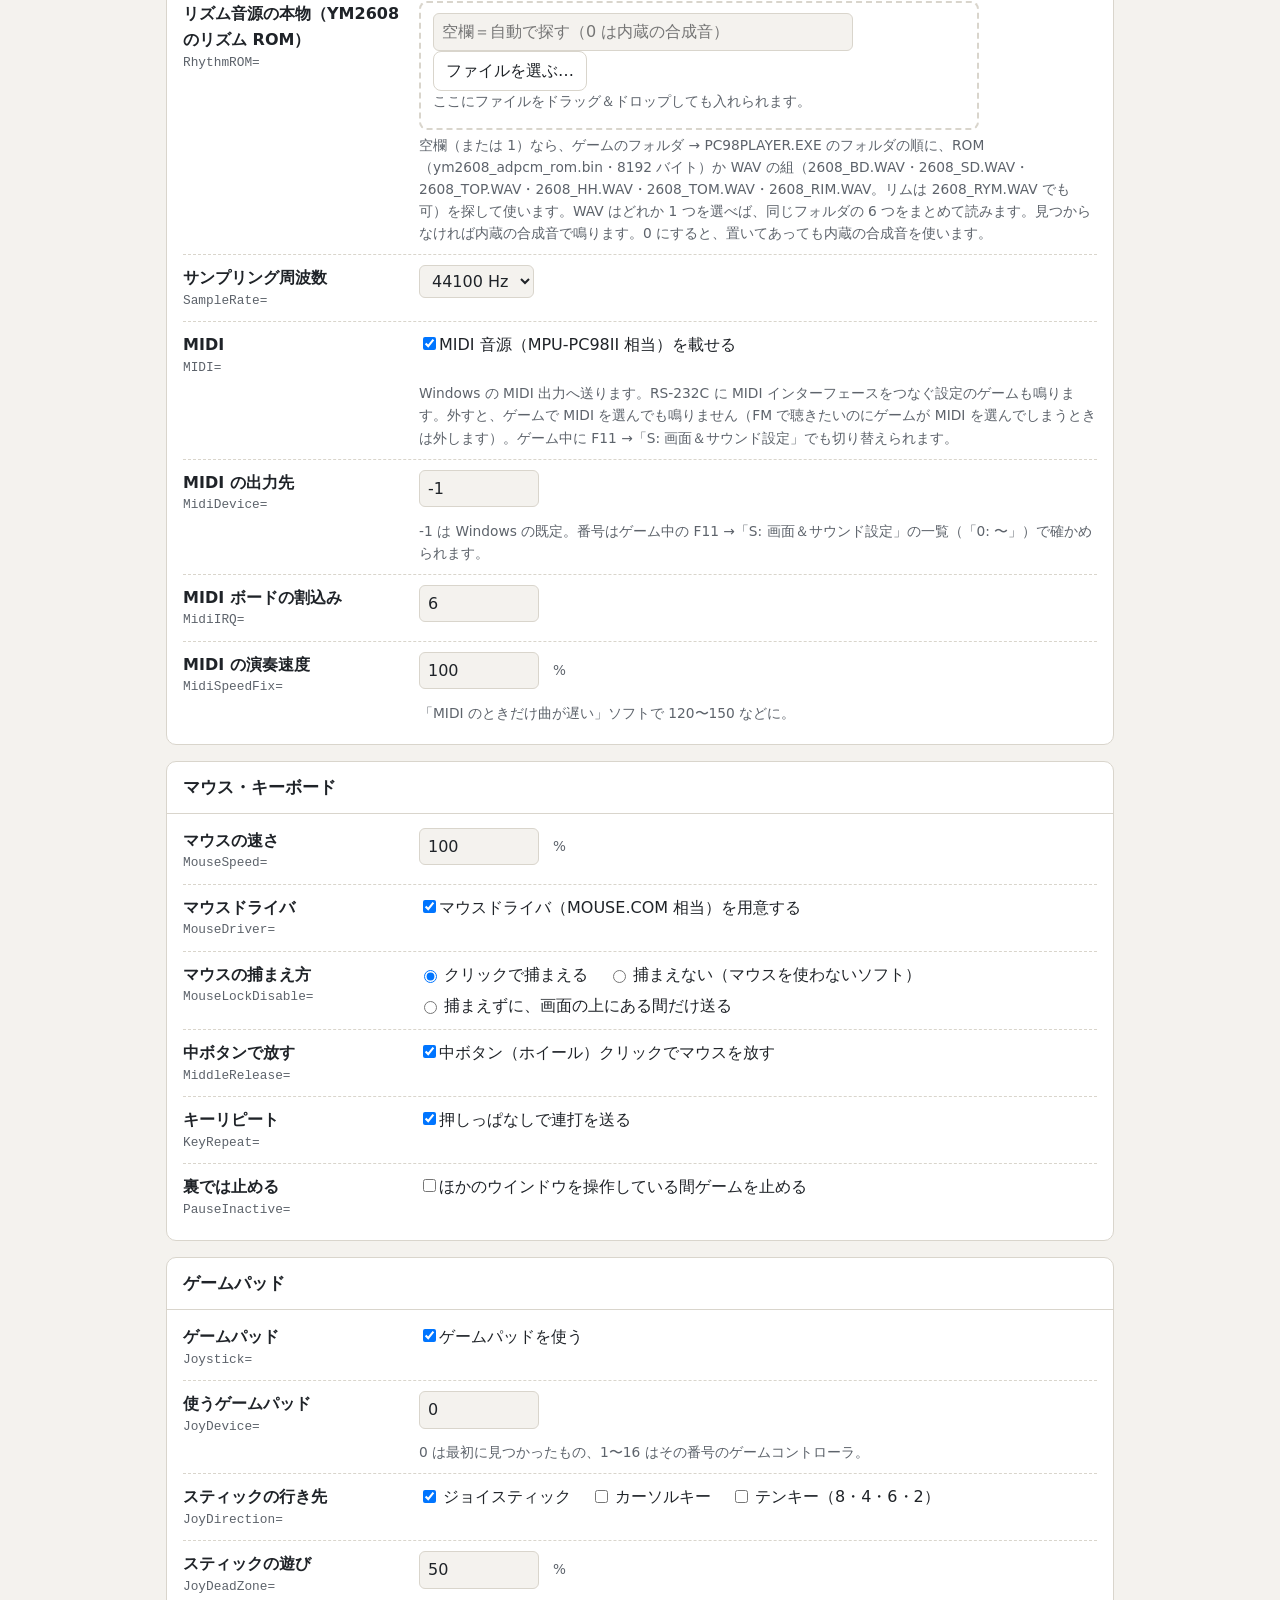
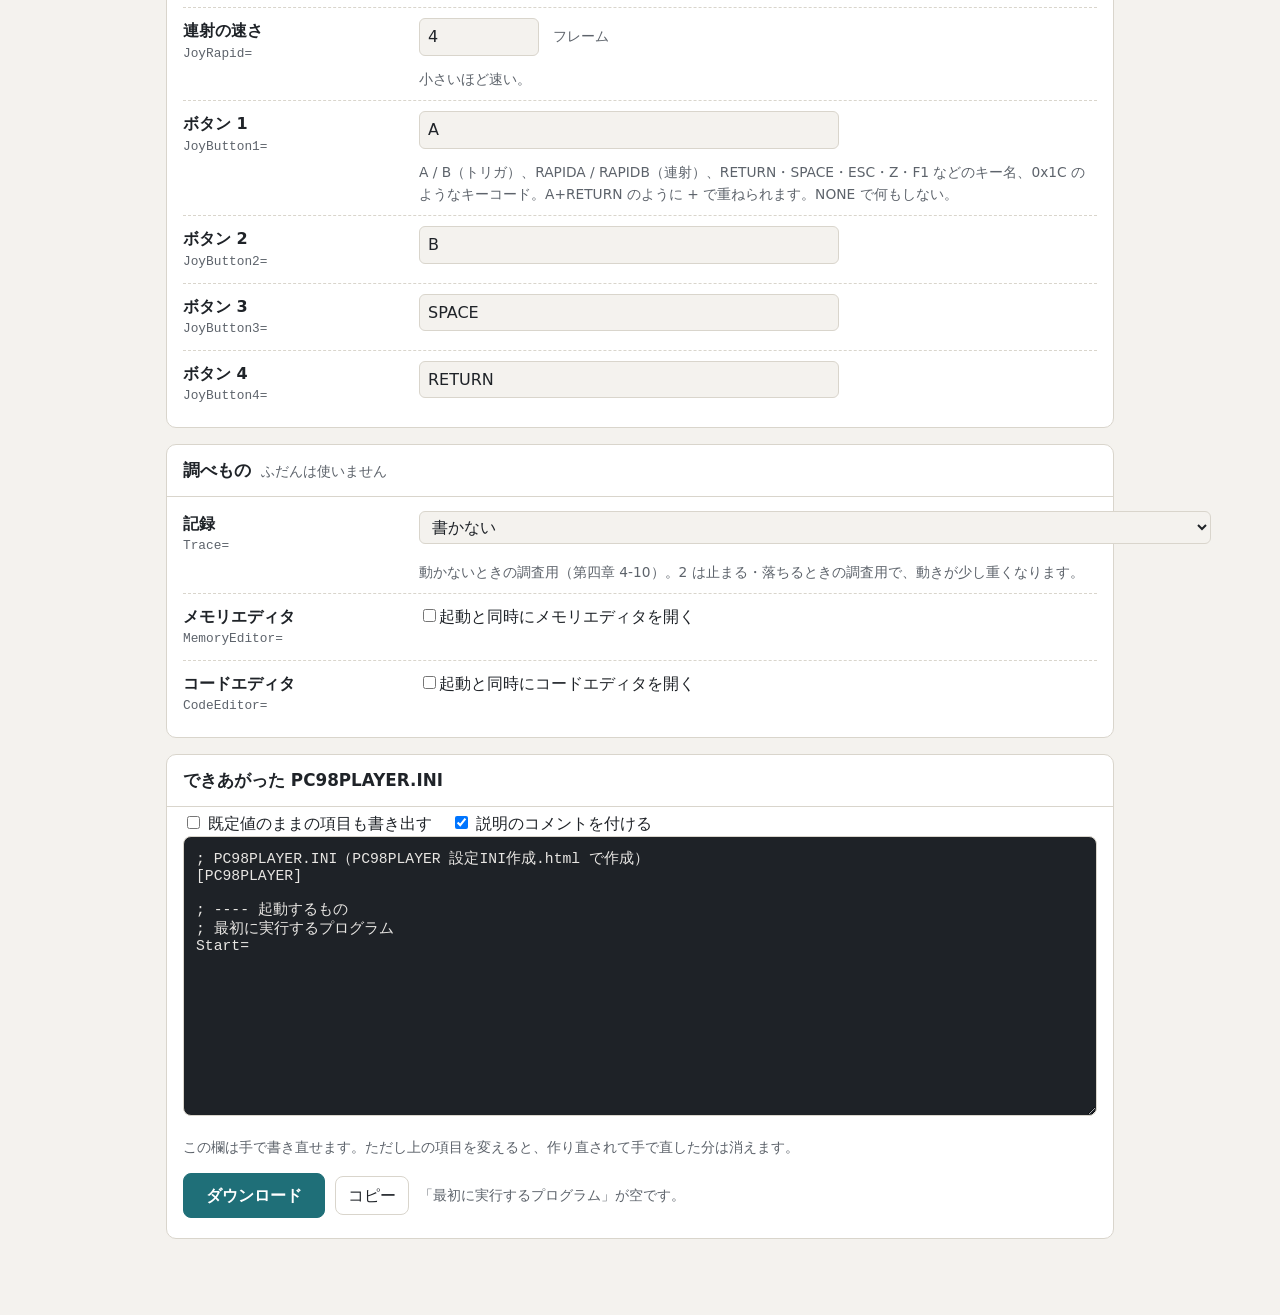
==== commit 7e195a4d: "Merge upstream main and integrate PEGC implementations" ====
--- a/設定INI作成.html
+++ b/設定INI作成.html
@@ -124,6 +124,7 @@
     { key: "FreeSpaceMB", label: "空き容量", type: "number", def: "96", min: 1, max: 1000, unit: "MB", help: "大きすぎると「空きが足りない」と言うソフトがあります。" },
   ]},
   { title: "画面", items: [
+    { key: "VideoColors", label: "グラフィック色数", type: "select", def: "16", options: [["16","16色（従来の動作）"],["256","256色（PC-9821拡張グラフィック）"]], help: "256色対応タイトル用。BIOS ROM不要。640×400の基本機能に対応。" },
     { key: "Scale", label: "表示倍率", type: "radio", def: "2", options: [["1","x1"],["2","x2"],["3","x3"],["4","x4"],["5","x5"],["6","x6"]], help: "x1 で 640×400。" },
     { key: "FullScreen", label: "フルスクリーン", type: "check", def: "0", on: "1", off: "0", text: "フルスクリーンを有効にする", help: "起動したときから全画面。" },
     { key: "Smooth", label: "なめらかに拡大", type: "check", def: "0", on: "1", off: "0", text: "拡大をなめらかにする", help: "外すとドットのまま。" },
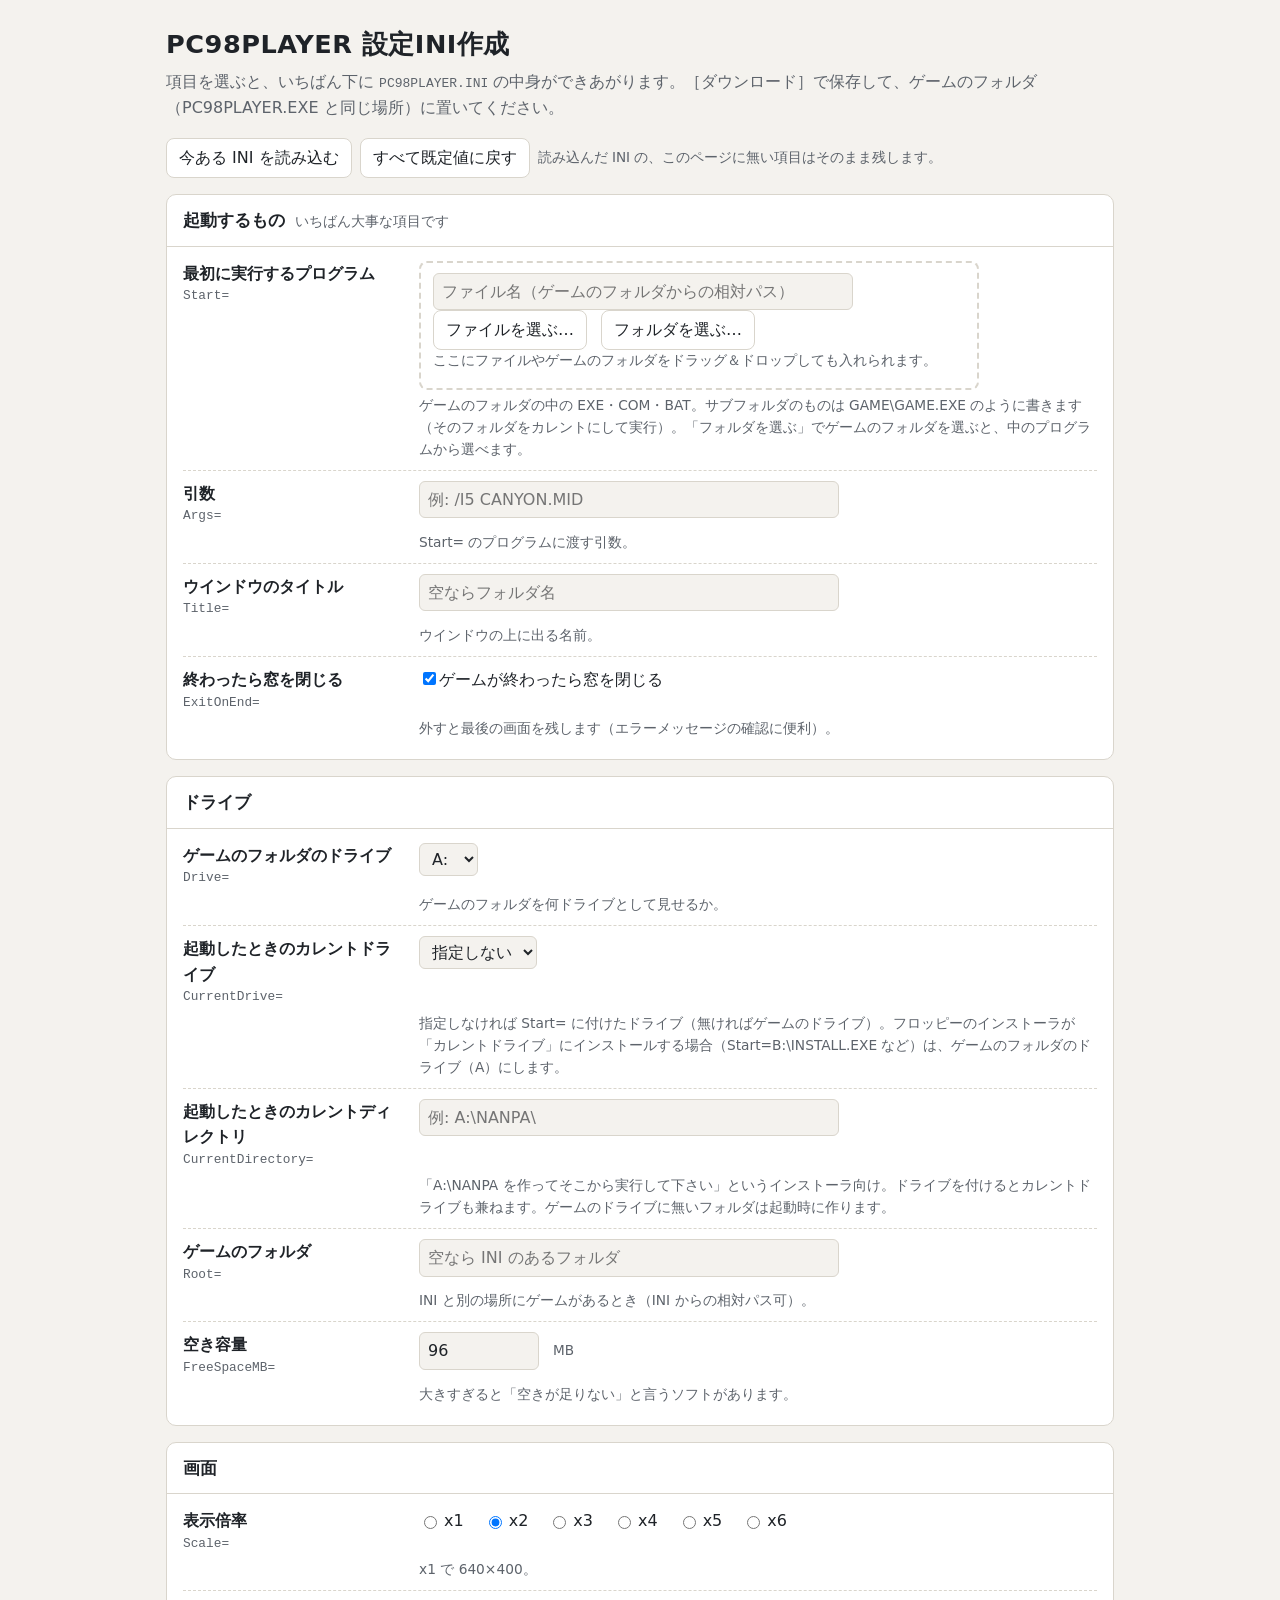
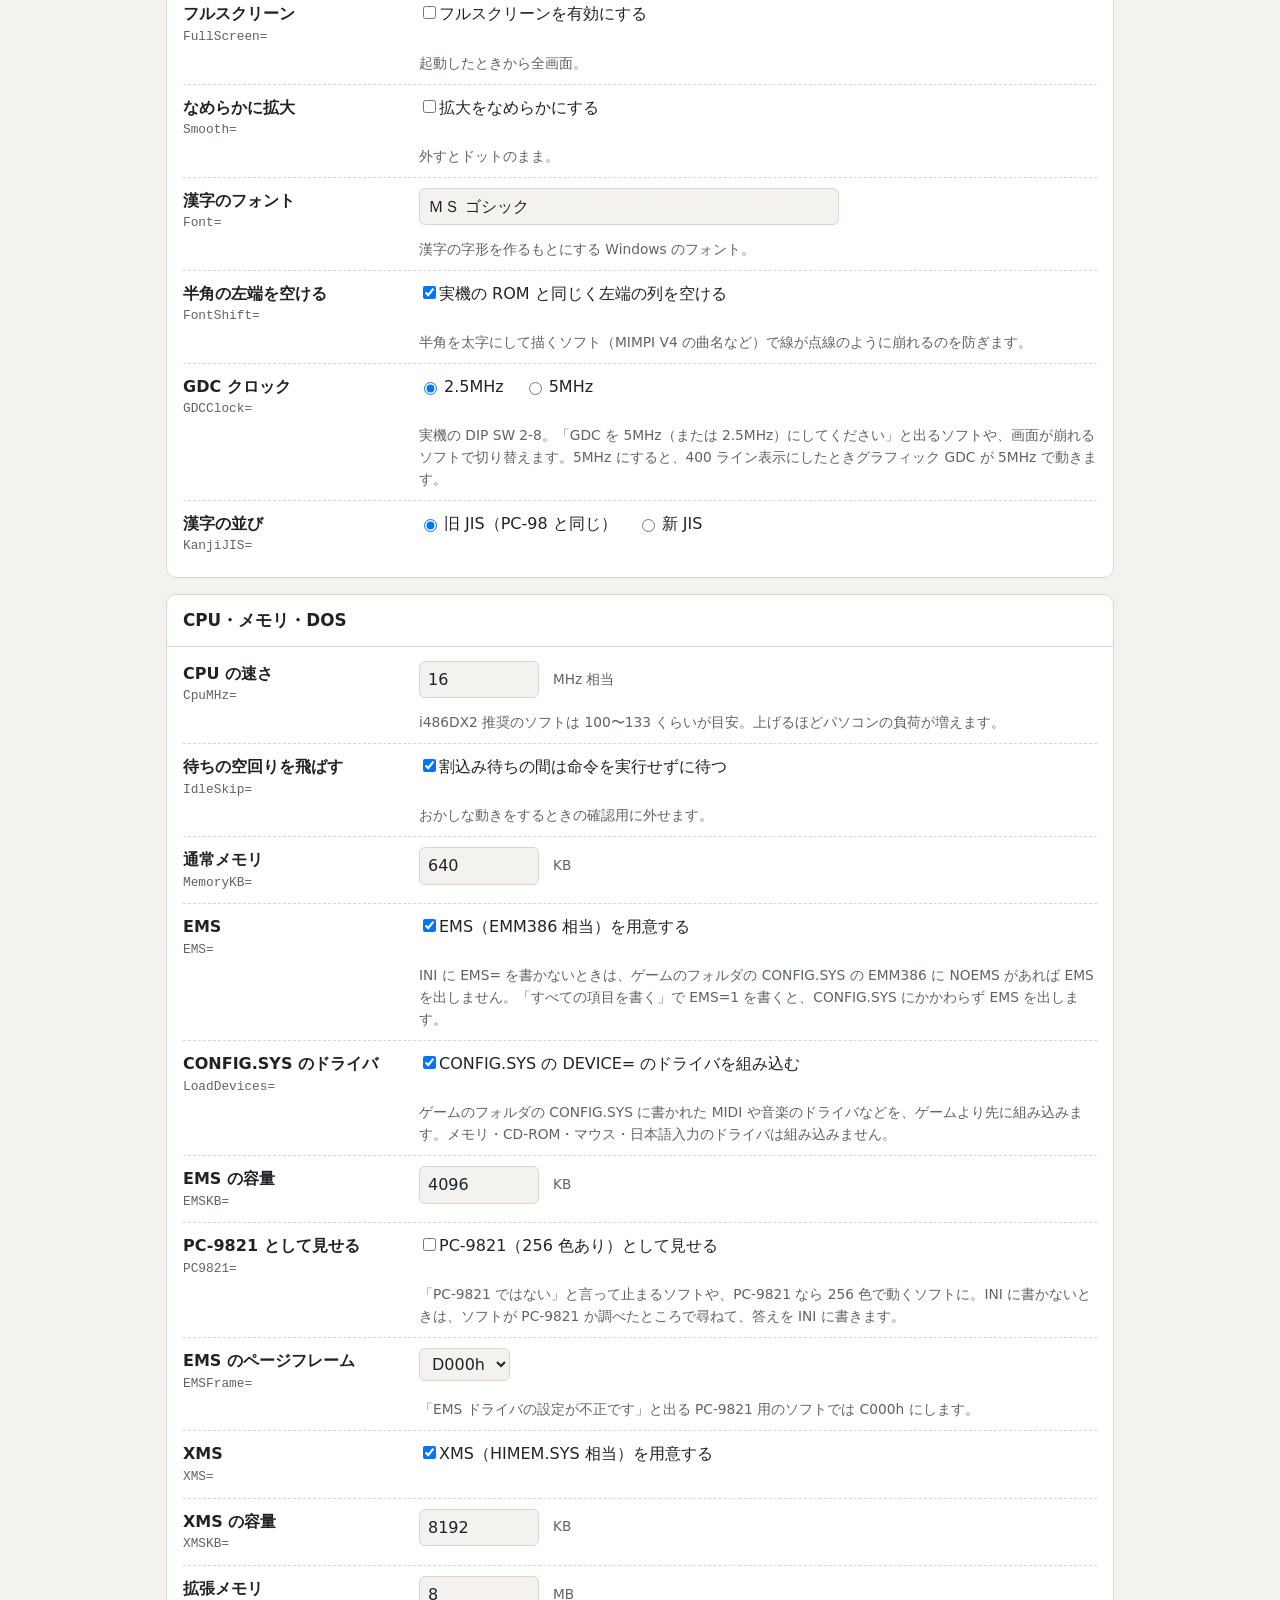
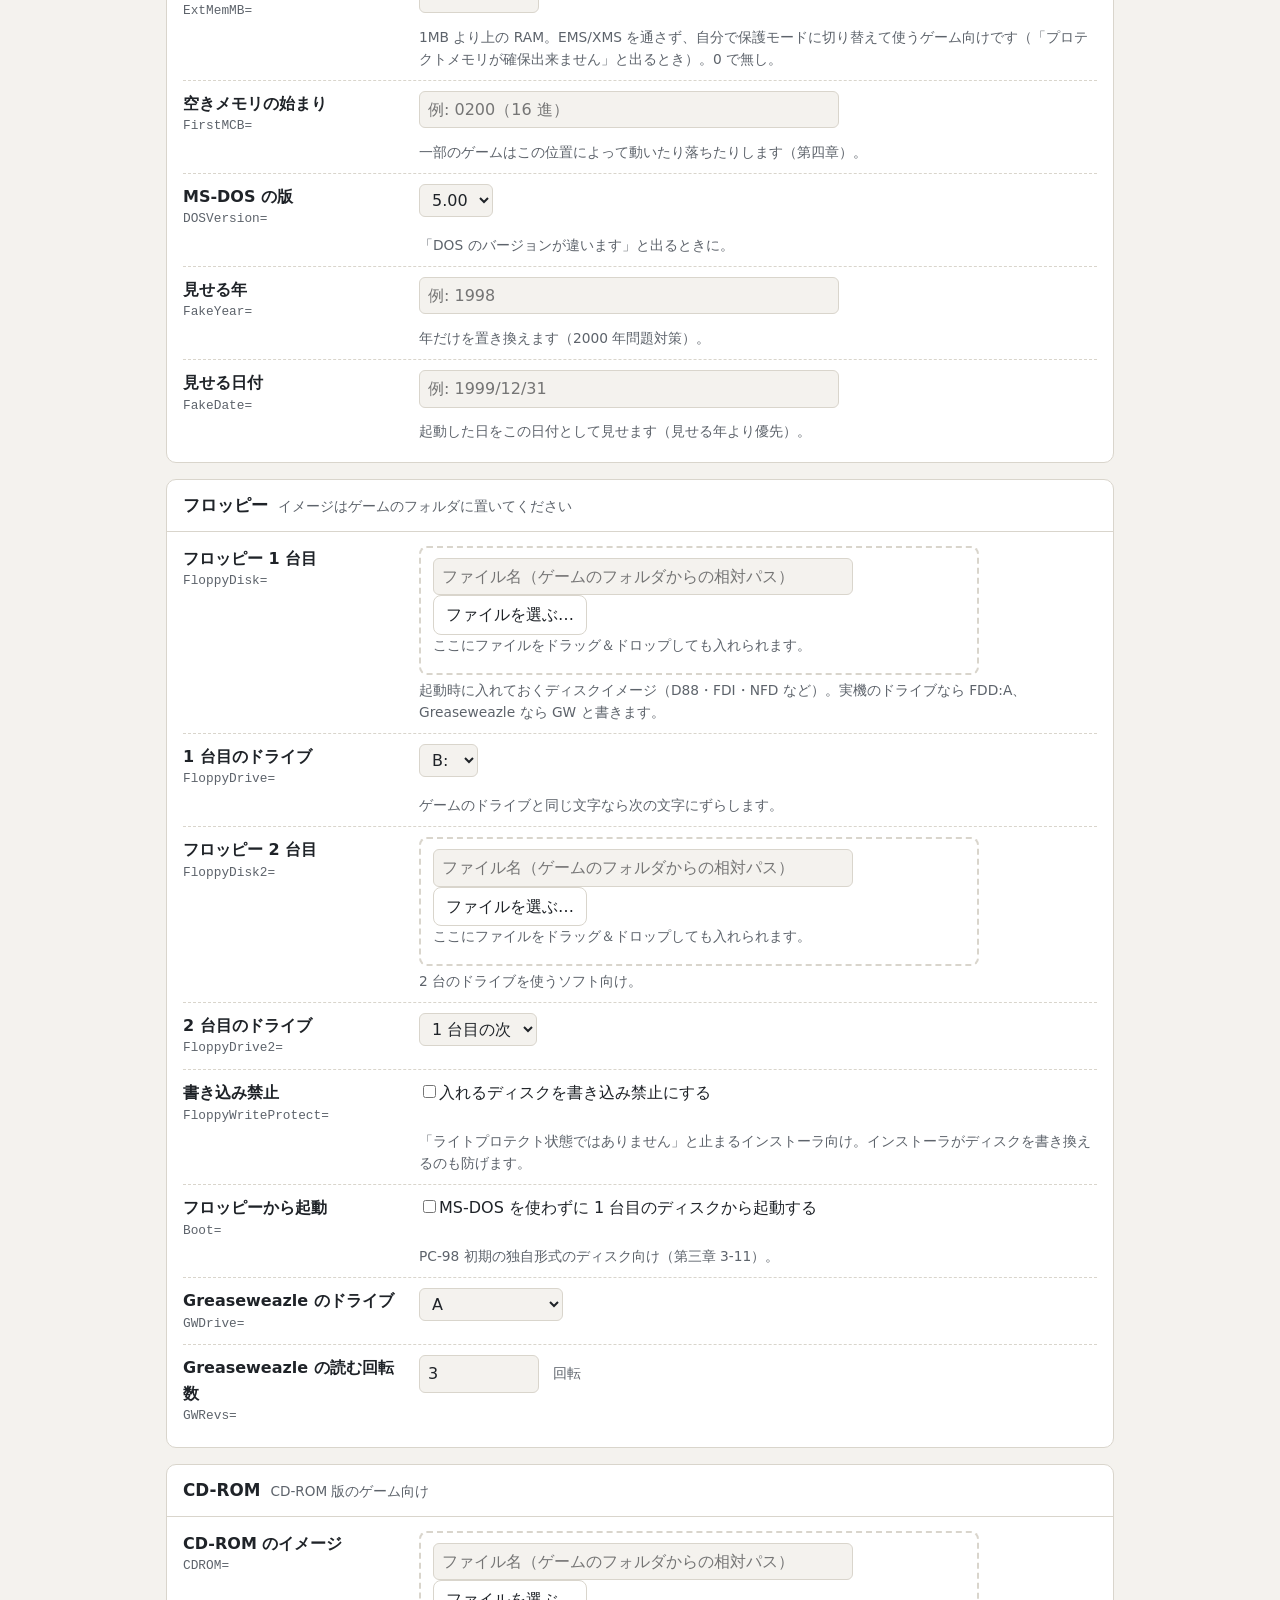
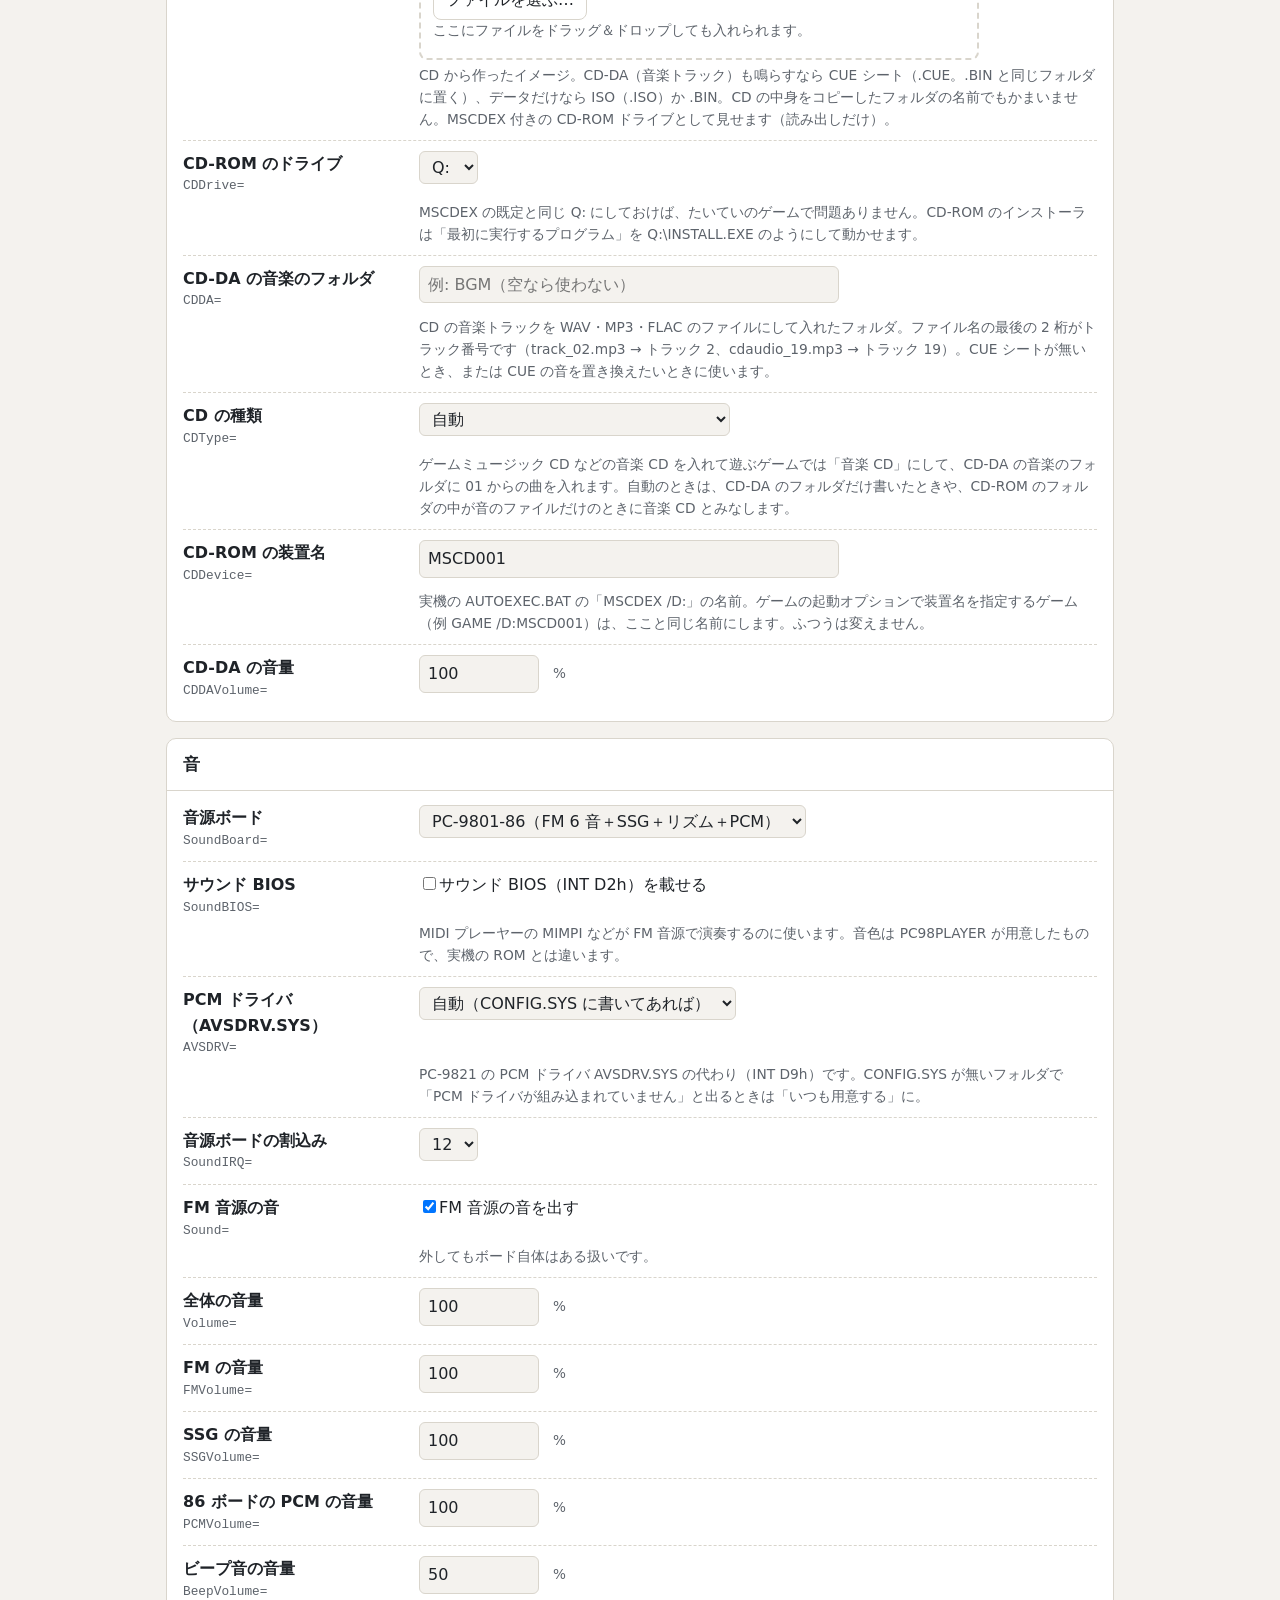
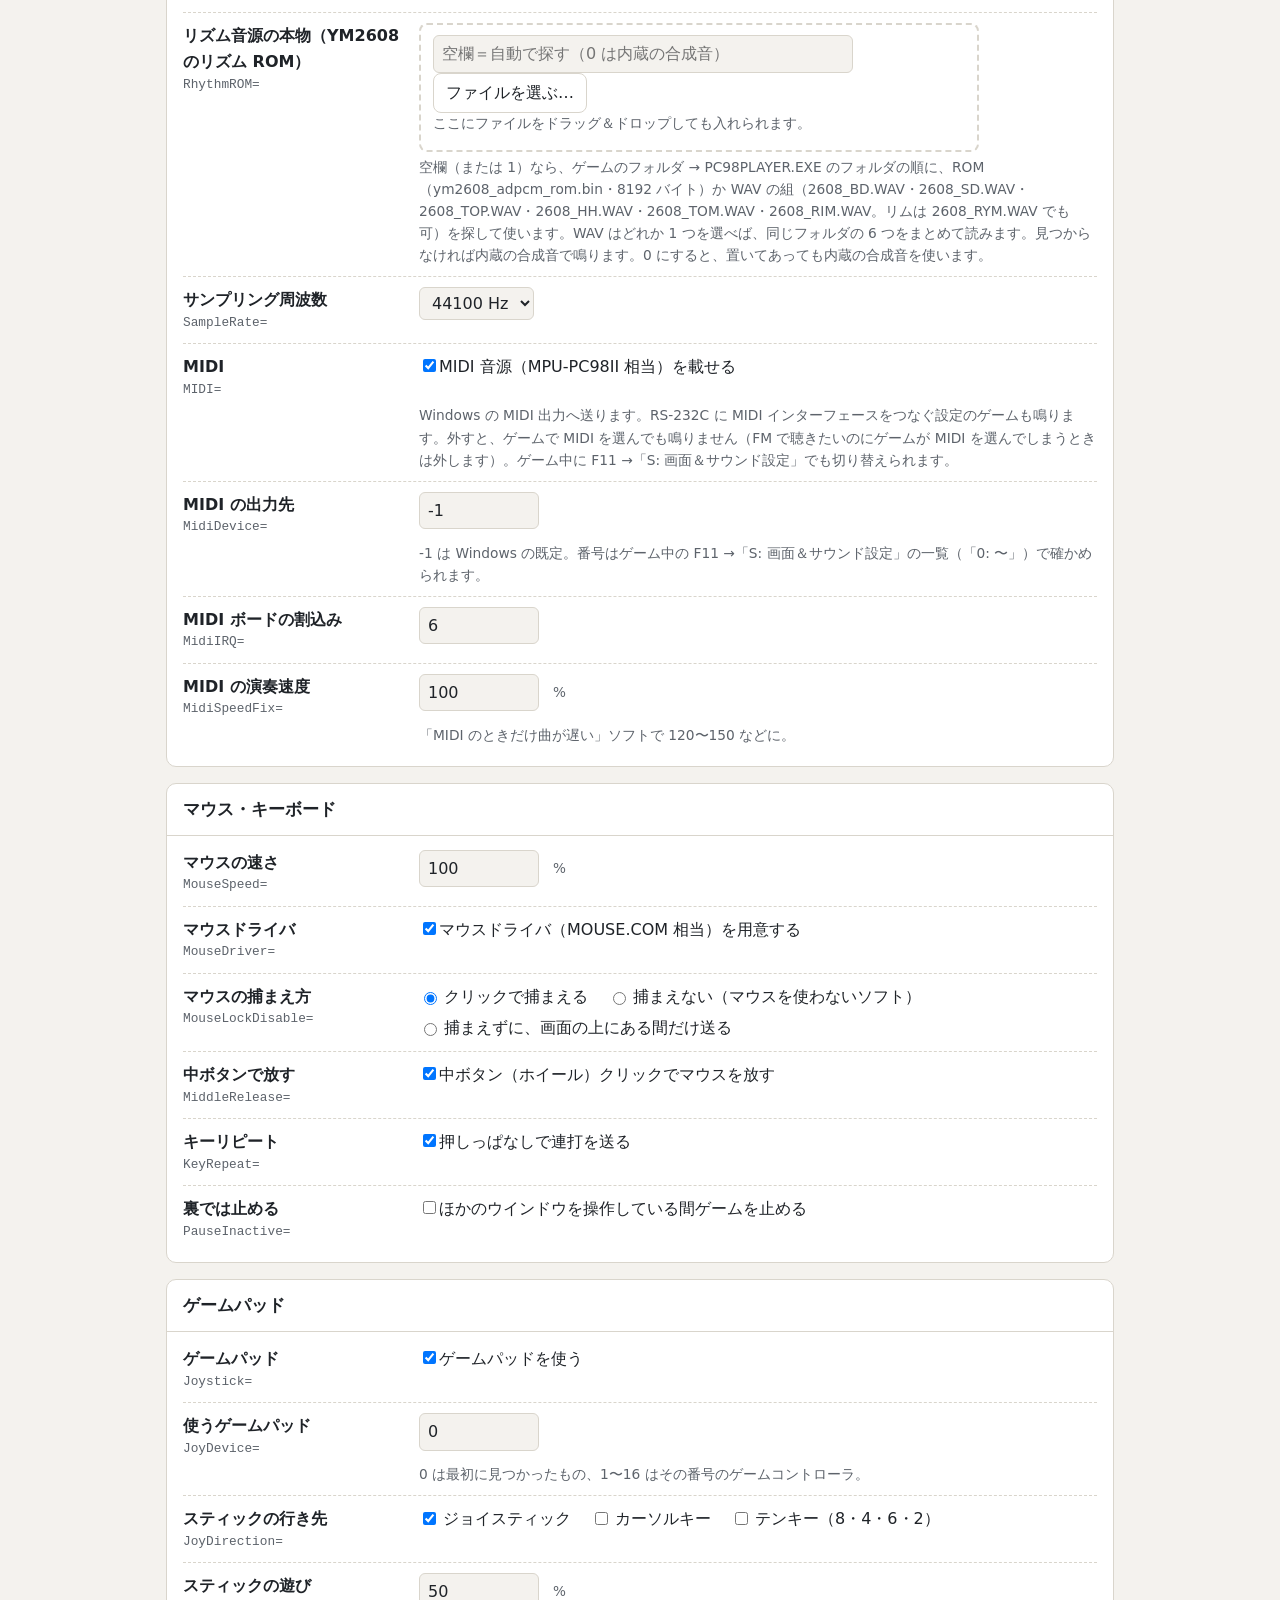
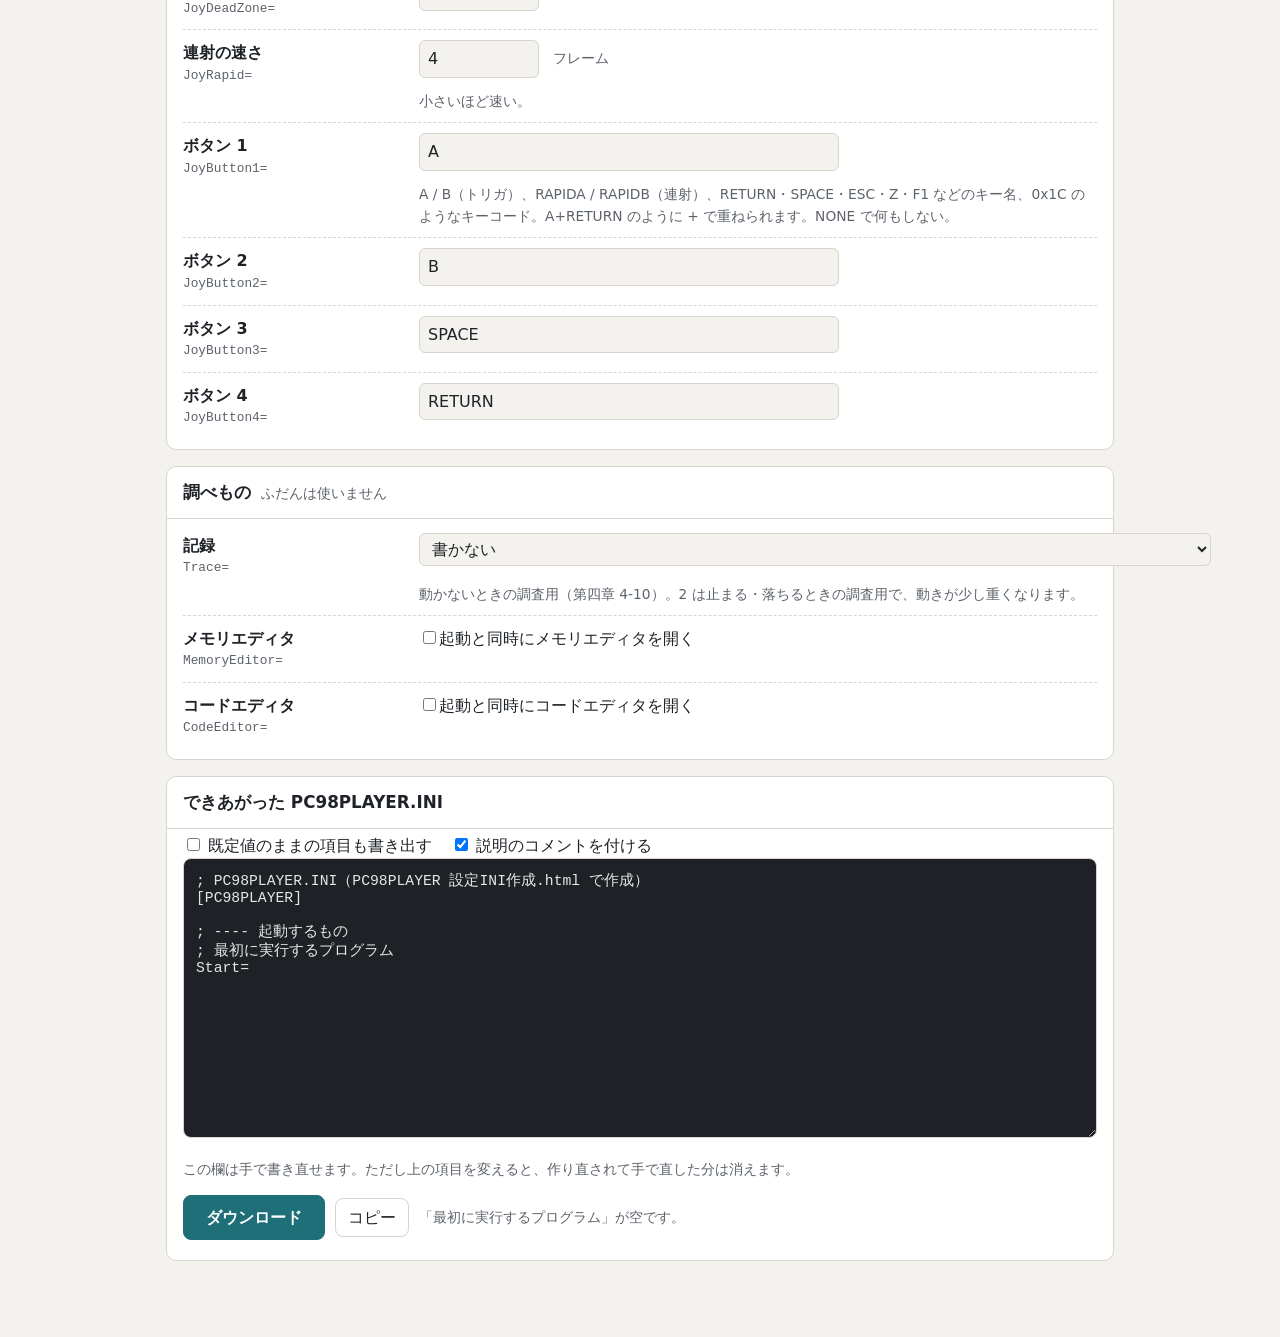
==== commit bbff15f2: "Ver.261102-2" ====
--- a/設定INI作成.html
+++ b/設定INI作成.html
@@ -124,7 +124,6 @@
     { key: "FreeSpaceMB", label: "空き容量", type: "number", def: "96", min: 1, max: 1000, unit: "MB", help: "大きすぎると「空きが足りない」と言うソフトがあります。" },
   ]},
   { title: "画面", items: [
-    { key: "VideoColors", label: "グラフィック色数", type: "select", def: "16", options: [["16","16色（従来の動作）"],["256","256色（PC-9821拡張グラフィック）"]], help: "256色対応タイトル用。BIOS ROM不要。640×400の基本機能に対応。" },
     { key: "Scale", label: "表示倍率", type: "radio", def: "2", options: [["1","x1"],["2","x2"],["3","x3"],["4","x4"],["5","x5"],["6","x6"]], help: "x1 で 640×400。" },
     { key: "FullScreen", label: "フルスクリーン", type: "check", def: "0", on: "1", off: "0", text: "フルスクリーンを有効にする", help: "起動したときから全画面。" },
     { key: "Smooth", label: "なめらかに拡大", type: "check", def: "0", on: "1", off: "0", text: "拡大をなめらかにする", help: "外すとドットのまま。" },
@@ -141,6 +140,7 @@
     { key: "EMS", label: "EMS", type: "check", def: "1", on: "1", off: "0", text: "EMS（EMM386 相当）を用意する", help: "INI に EMS= を書かないときは、ゲームのフォルダの CONFIG.SYS の EMM386 に NOEMS があれば EMS を出しません。「すべての項目を書く」で EMS=1 を書くと、CONFIG.SYS にかかわらず EMS を出します。" },
     { key: "LoadDevices", label: "CONFIG.SYS のドライバ", type: "check", def: "1", on: "1", off: "0", text: "CONFIG.SYS の DEVICE= のドライバを組み込む", help: "ゲームのフォルダの CONFIG.SYS に書かれた MIDI や音楽のドライバなどを、ゲームより先に組み込みます。メモリ・CD-ROM・マウス・日本語入力のドライバは組み込みません。" },
     { key: "EMSKB", label: "EMS の容量", type: "number", def: "4096", min: 0, max: 32768, unit: "KB" },
+    { key: "PC9821", label: "PC-9821 として見せる", type: "check", def: "0", on: "1", off: "0", text: "PC-9821（256 色あり）として見せる", help: "「PC-9821 ではない」と言って止まるソフトや、PC-9821 なら 256 色で動くソフトに。INI に書かないときは、ソフトが PC-9821 か調べたところで尋ねて、答えを INI に書きます。" },
     { key: "EMSFrame", label: "EMS のページフレーム", type: "select", def: "D000", options: [["D000","D000h"],["C000","C000h"]], help: "「EMS ドライバの設定が不正です」と出る PC-9821 用のソフトでは C000h にします。" },
     { key: "XMS", label: "XMS", type: "check", def: "1", on: "1", off: "0", text: "XMS（HIMEM.SYS 相当）を用意する" },
     { key: "XMSKB", label: "XMS の容量", type: "number", def: "8192", min: 0, max: 65536, unit: "KB" },
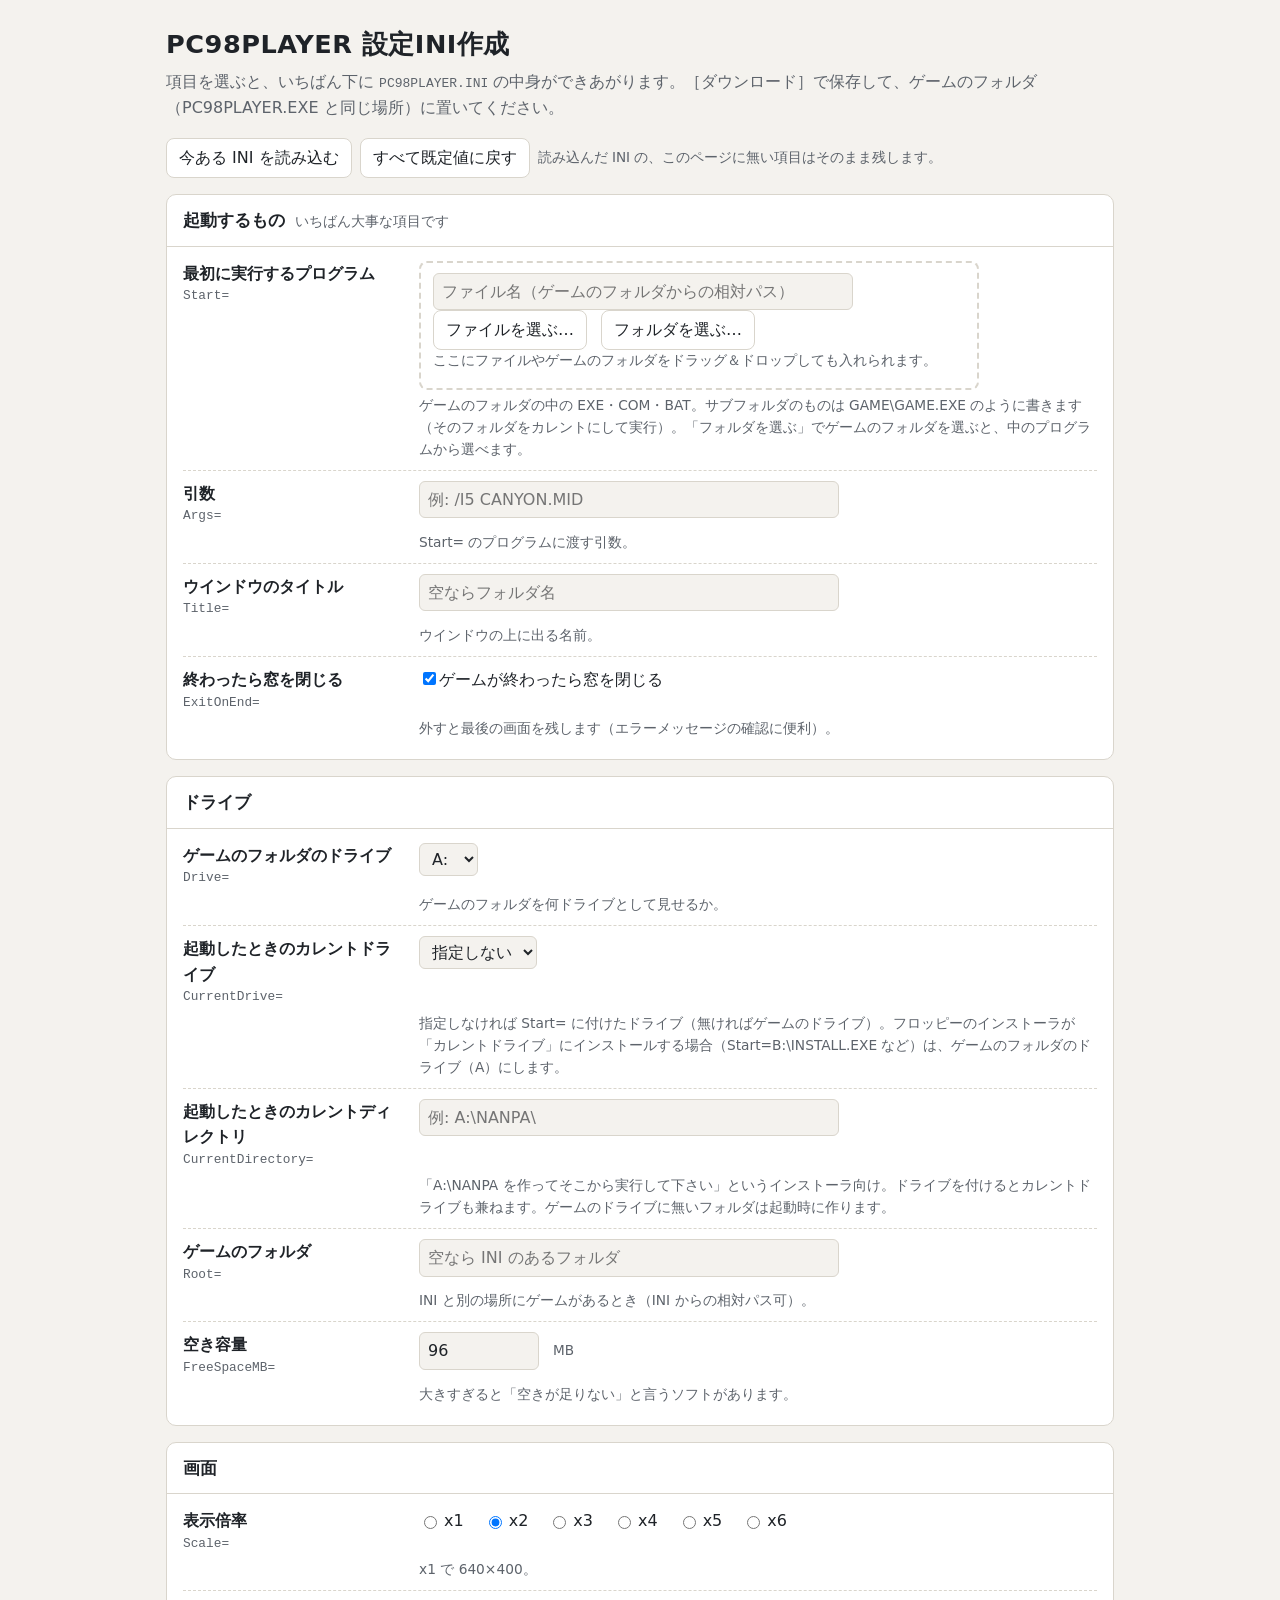
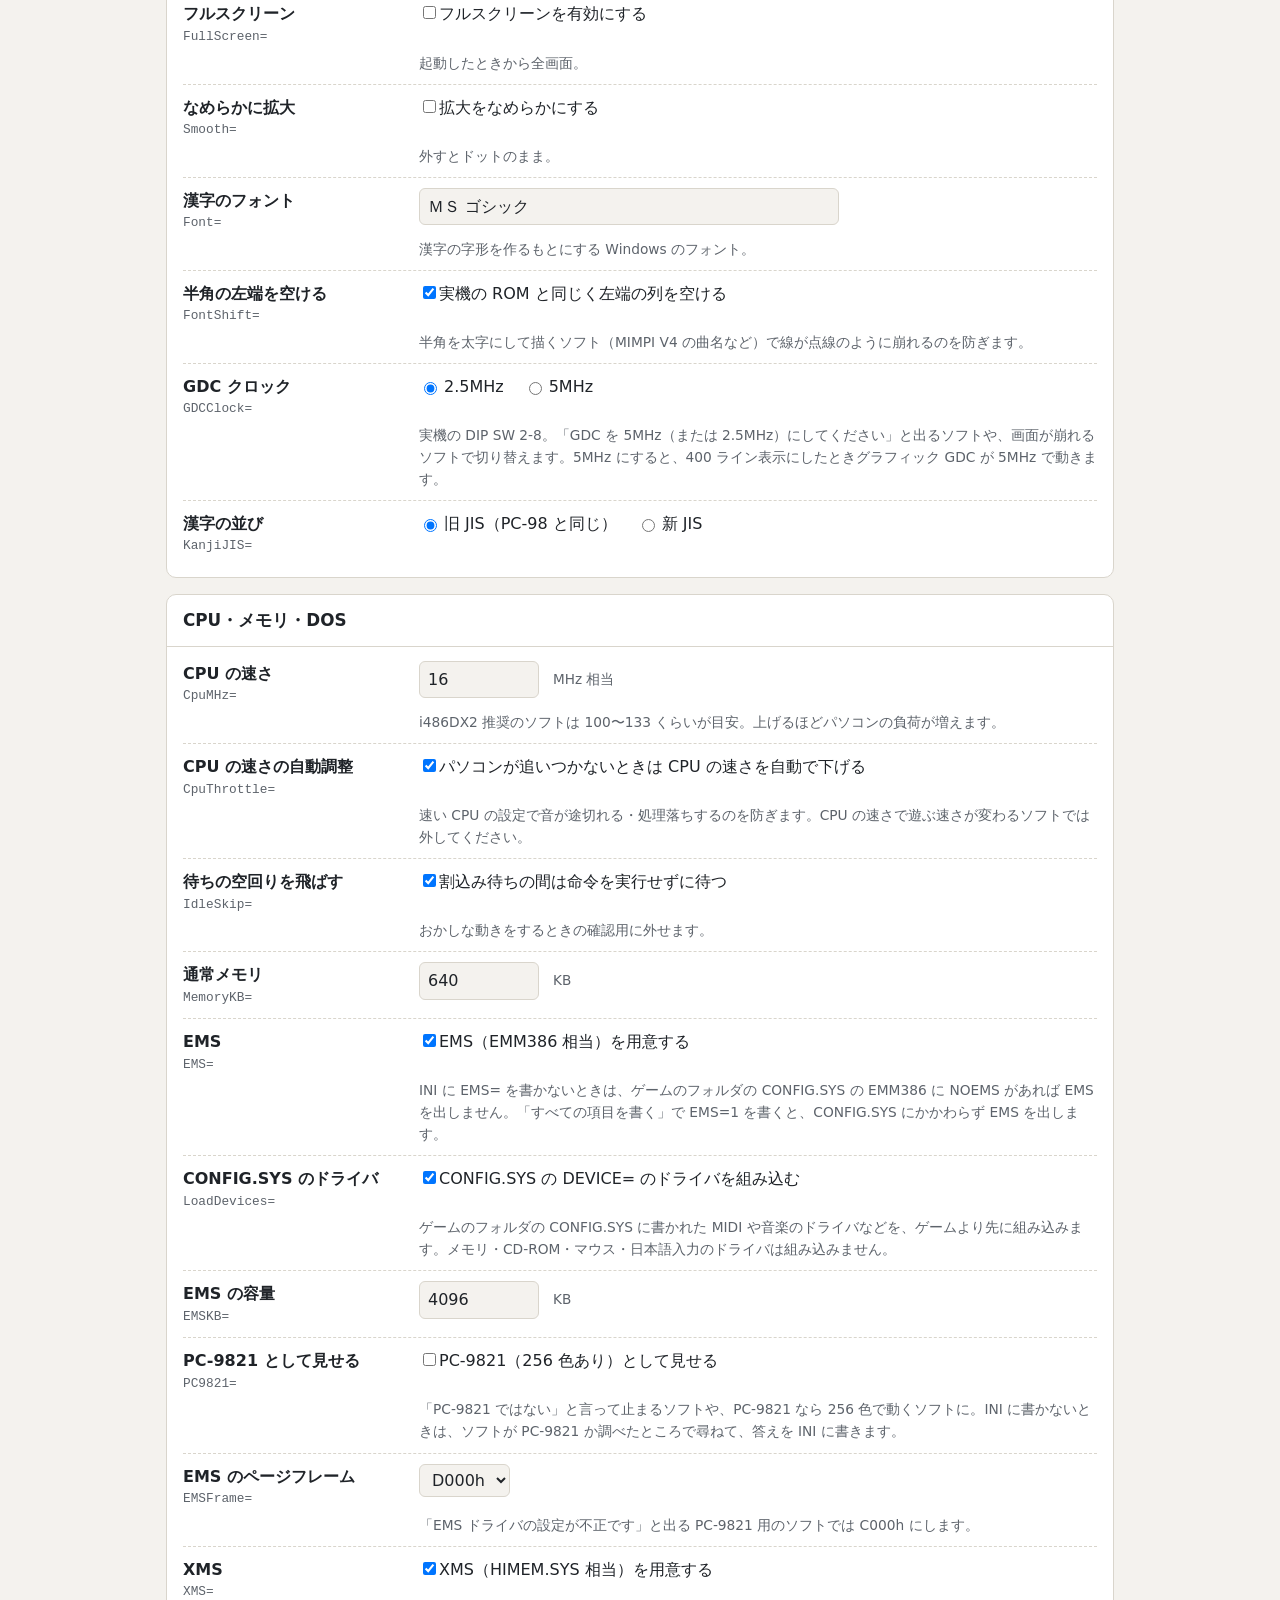
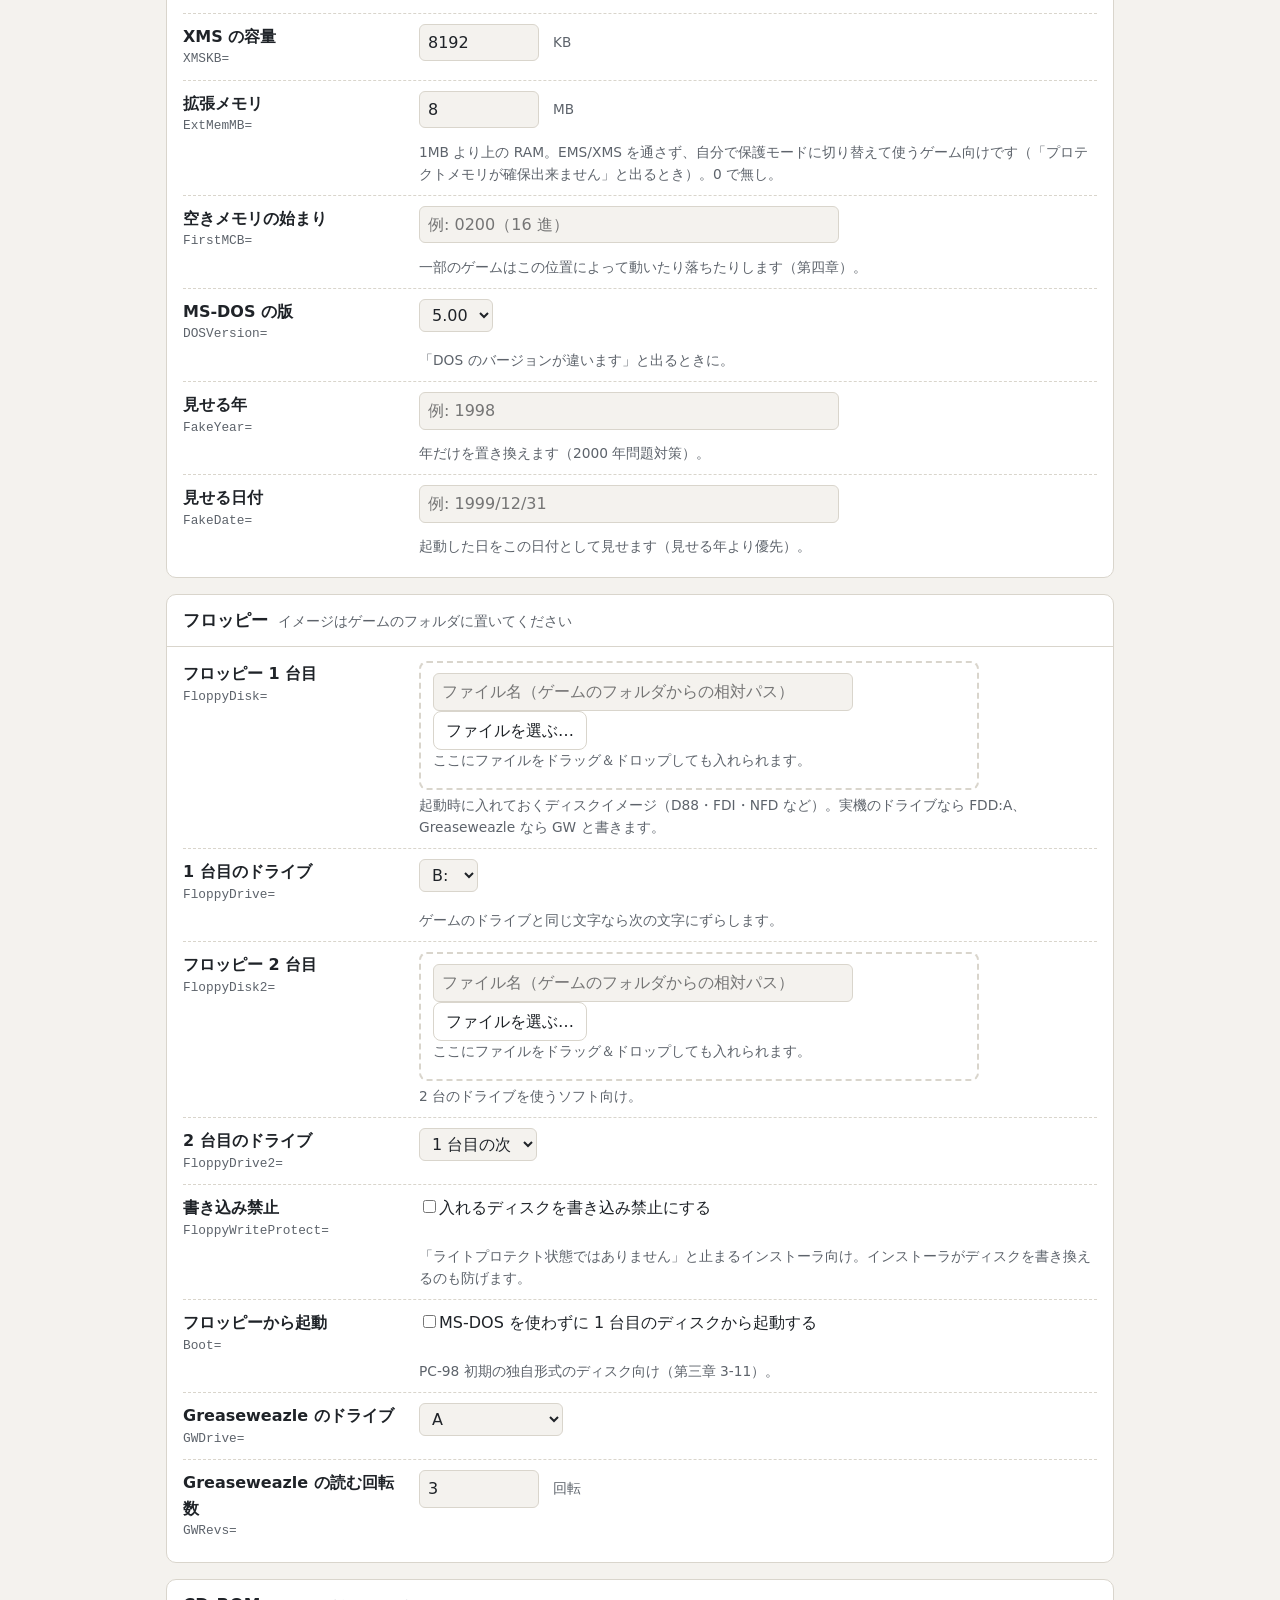
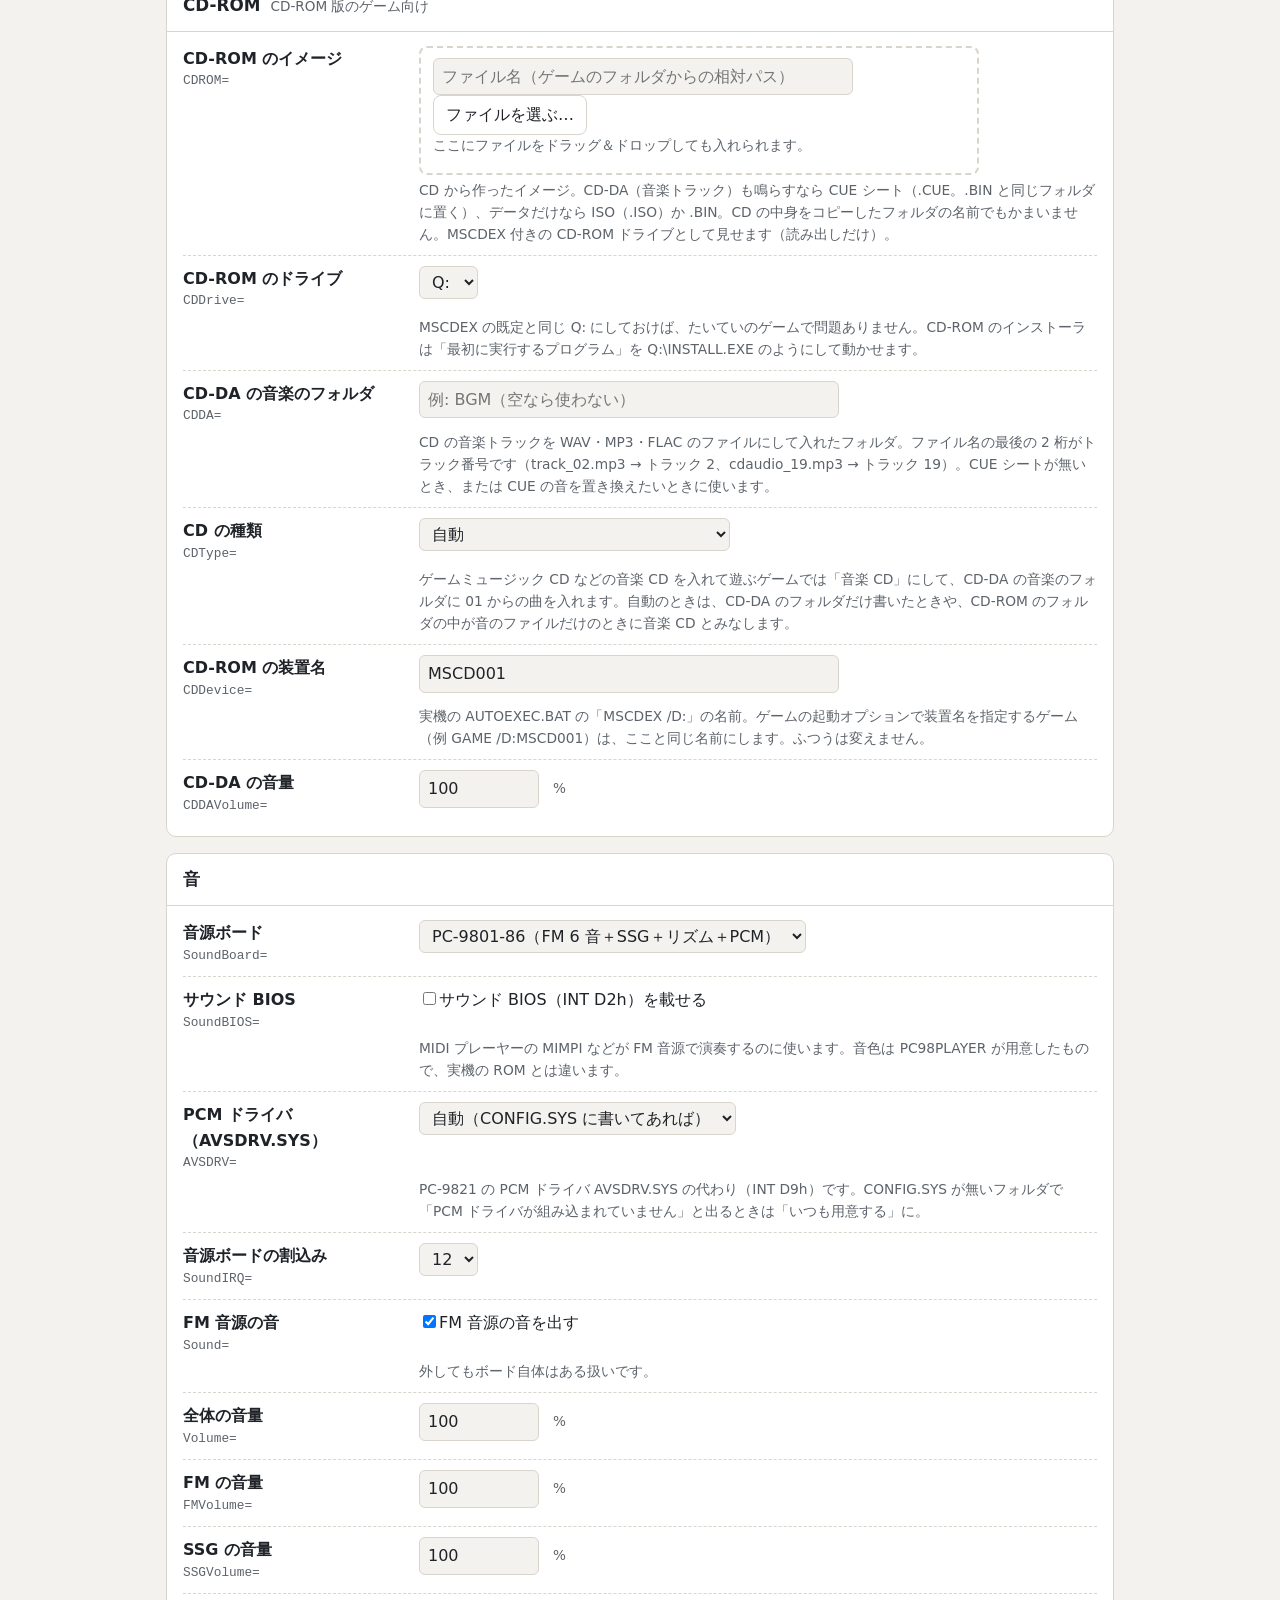
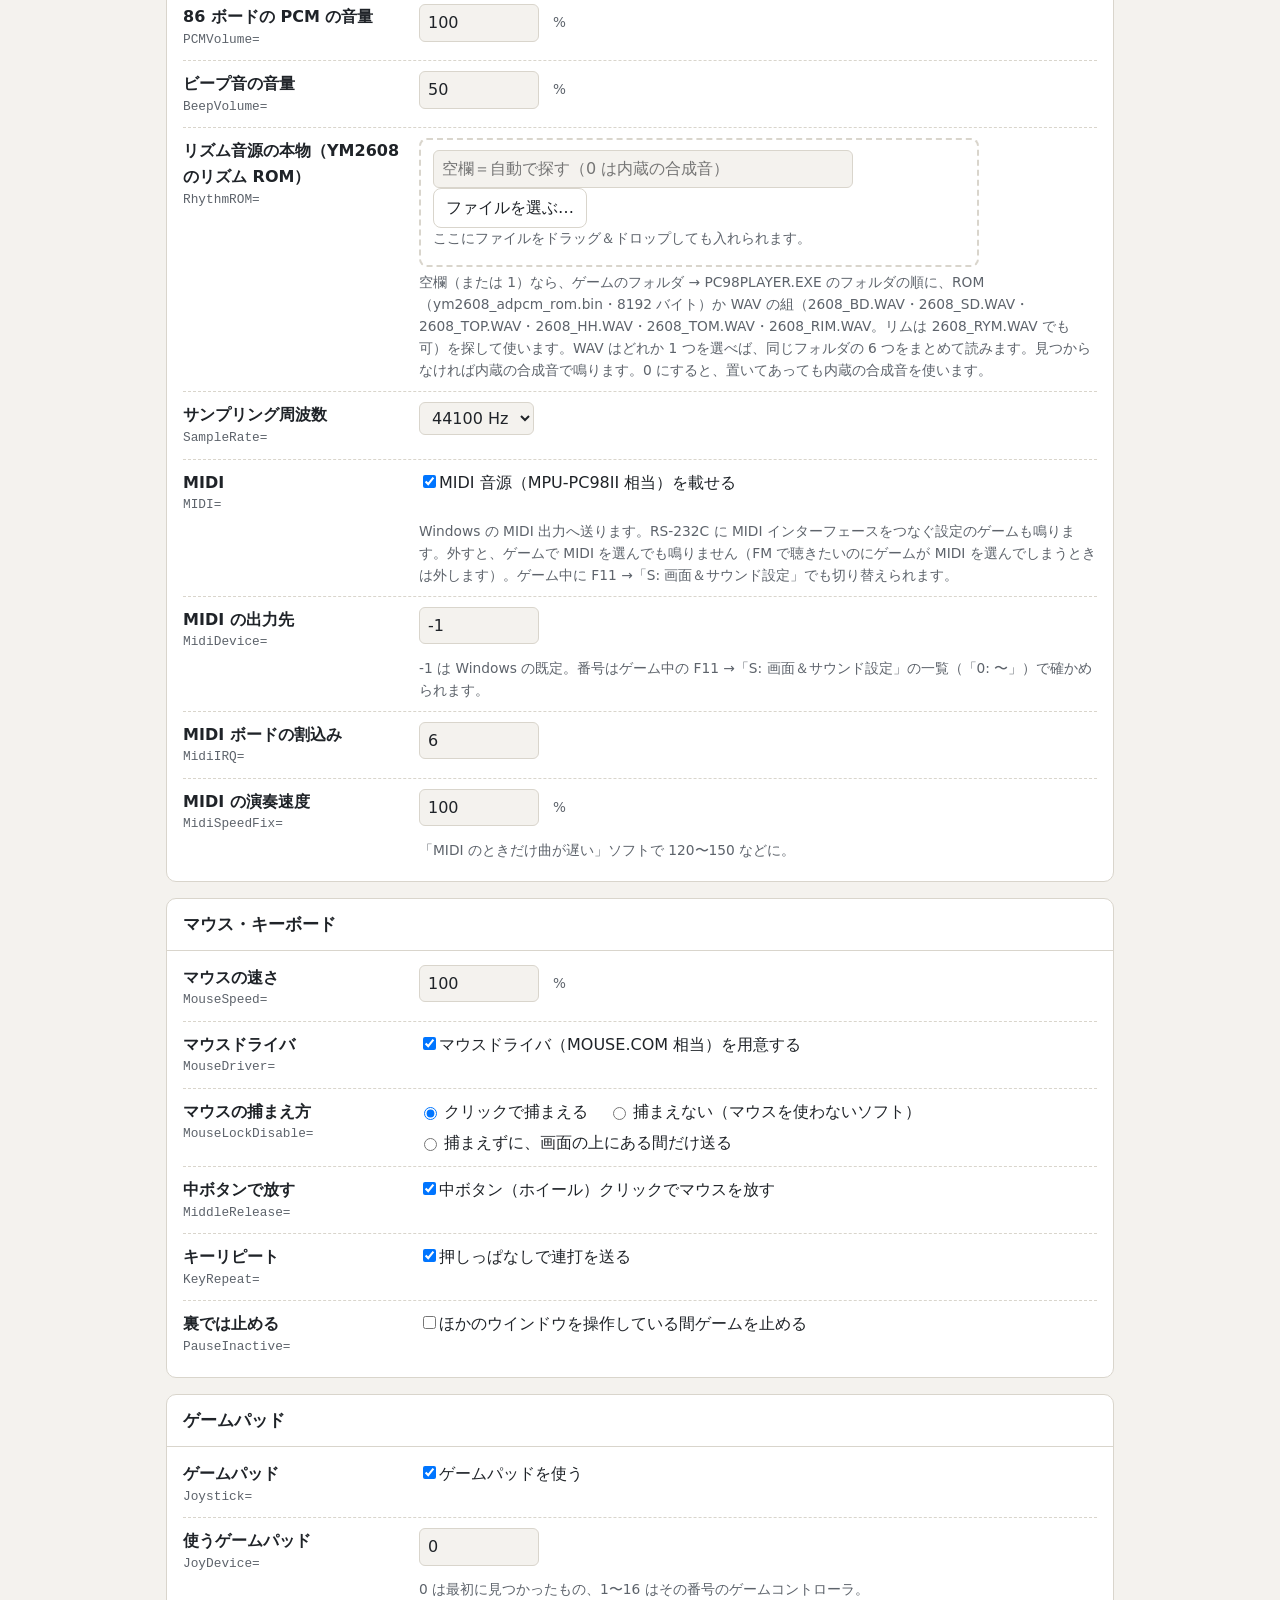
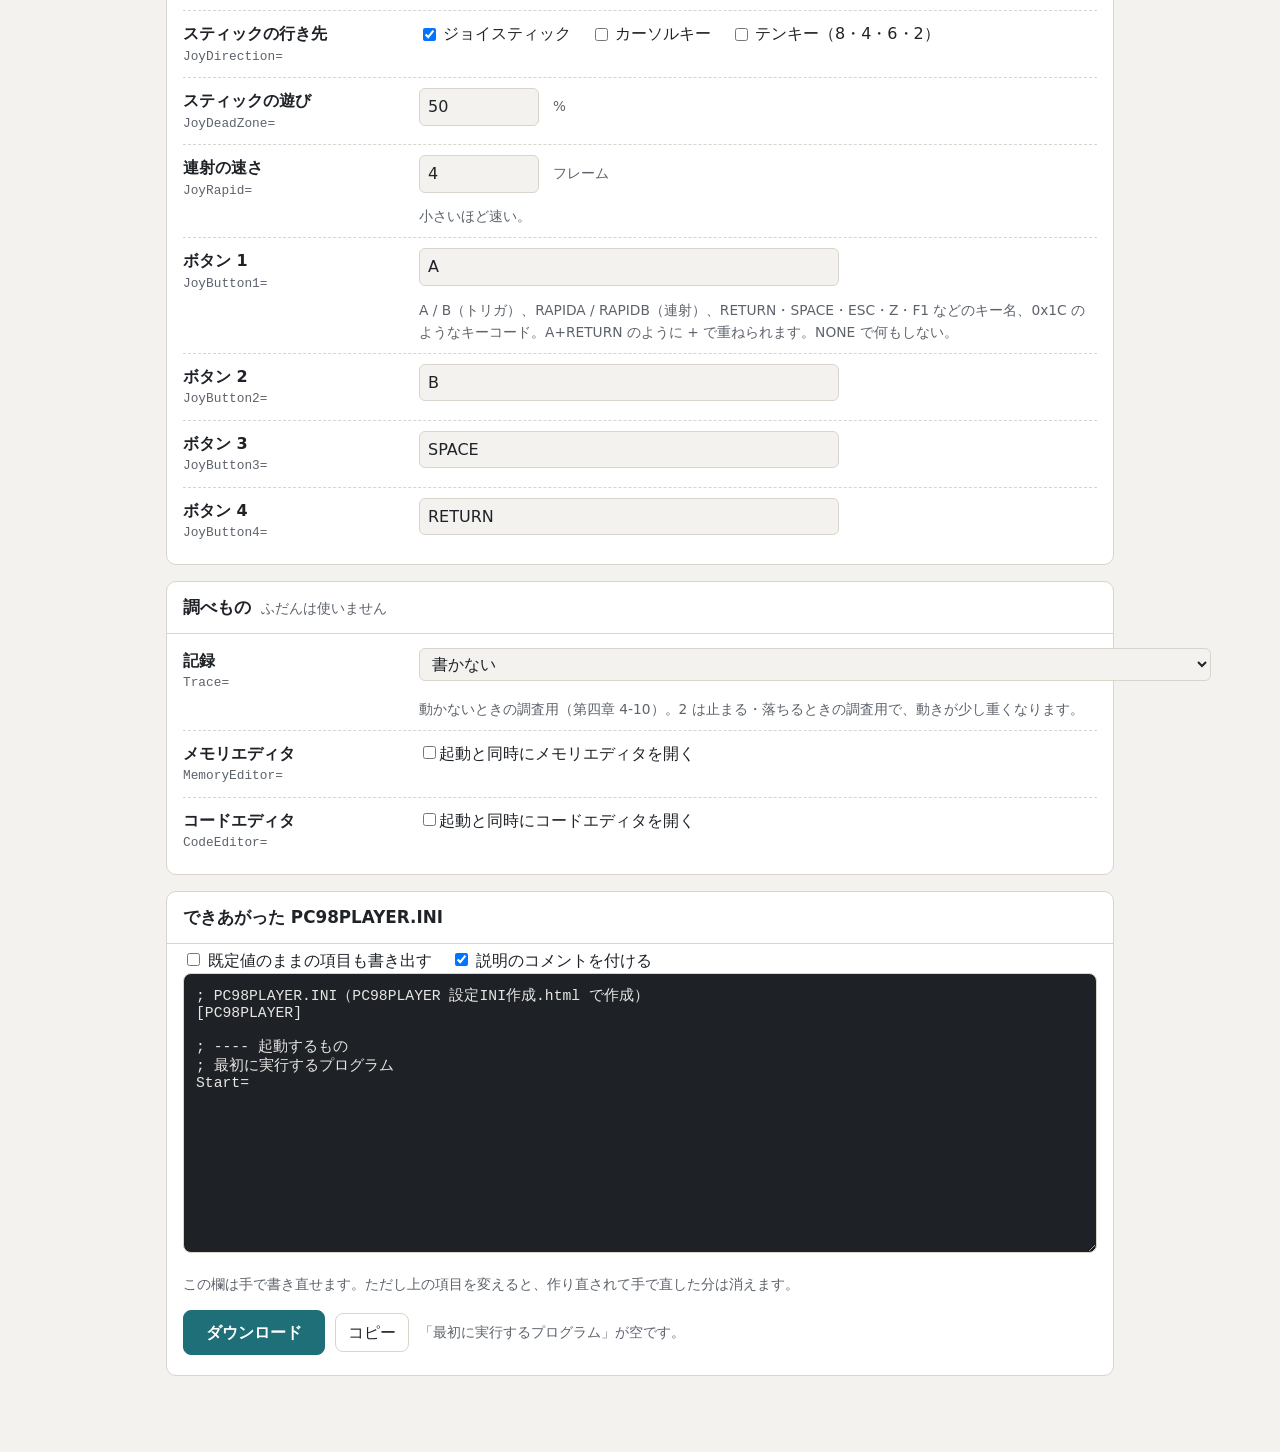
==== commit 04de9915: "Ver.261105" ====
--- a/設定INI作成.html
+++ b/設定INI作成.html
@@ -135,6 +135,7 @@
   ]},
   { title: "CPU・メモリ・DOS", items: [
     { key: "CpuMHz", label: "CPU の速さ", type: "number", def: "16", min: 1, max: 1000, unit: "MHz 相当", help: "i486DX2 推奨のソフトは 100〜133 くらいが目安。上げるほどパソコンの負荷が増えます。" },
+    { key: "CpuThrottle", label: "CPU の速さの自動調整", type: "check", def: "1", on: "1", off: "0", text: "パソコンが追いつかないときは CPU の速さを自動で下げる", help: "速い CPU の設定で音が途切れる・処理落ちするのを防ぎます。CPU の速さで遊ぶ速さが変わるソフトでは外してください。" },
     { key: "IdleSkip", label: "待ちの空回りを飛ばす", type: "check", def: "1", on: "1", off: "0", text: "割込み待ちの間は命令を実行せずに待つ", help: "おかしな動きをするときの確認用に外せます。" },
     { key: "MemoryKB", label: "通常メモリ", type: "number", def: "640", min: 128, max: 640, unit: "KB" },
     { key: "EMS", label: "EMS", type: "check", def: "1", on: "1", off: "0", text: "EMS（EMM386 相当）を用意する", help: "INI に EMS= を書かないときは、ゲームのフォルダの CONFIG.SYS の EMM386 に NOEMS があれば EMS を出しません。「すべての項目を書く」で EMS=1 を書くと、CONFIG.SYS にかかわらず EMS を出します。" },
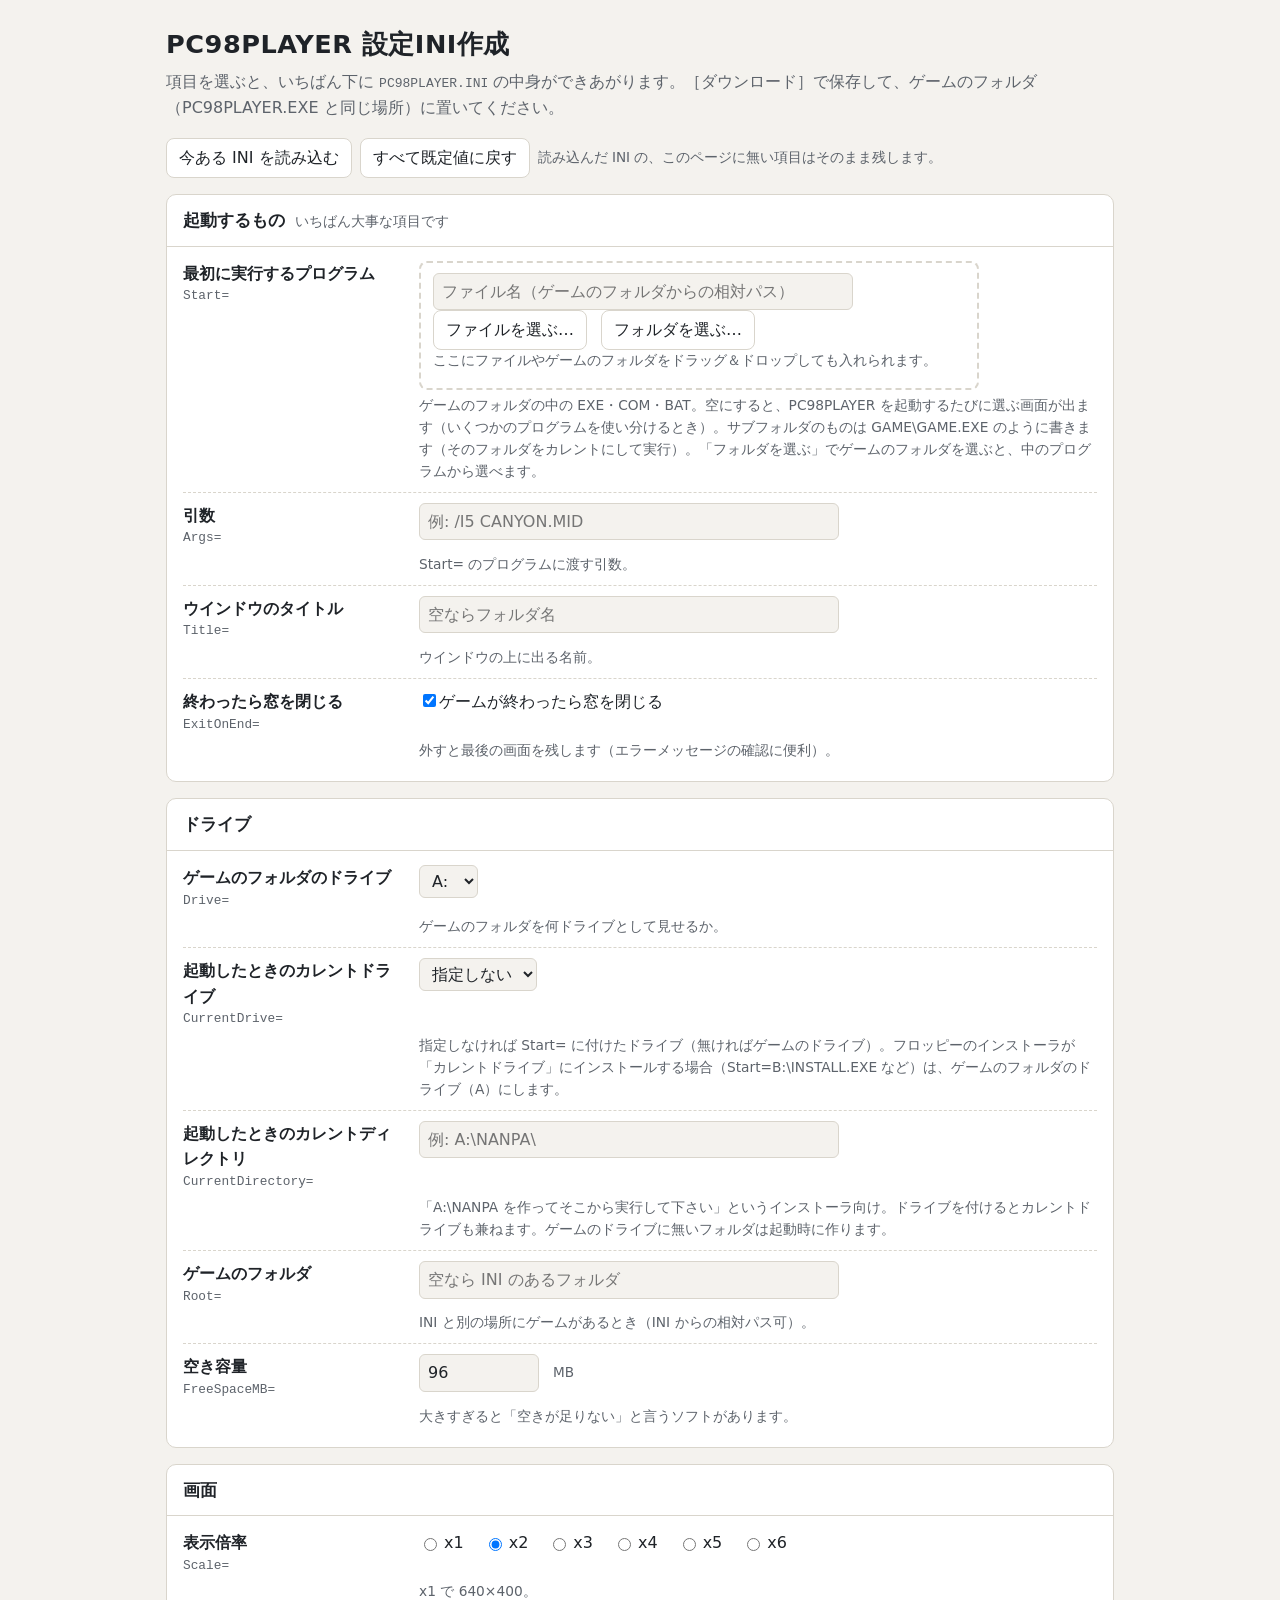
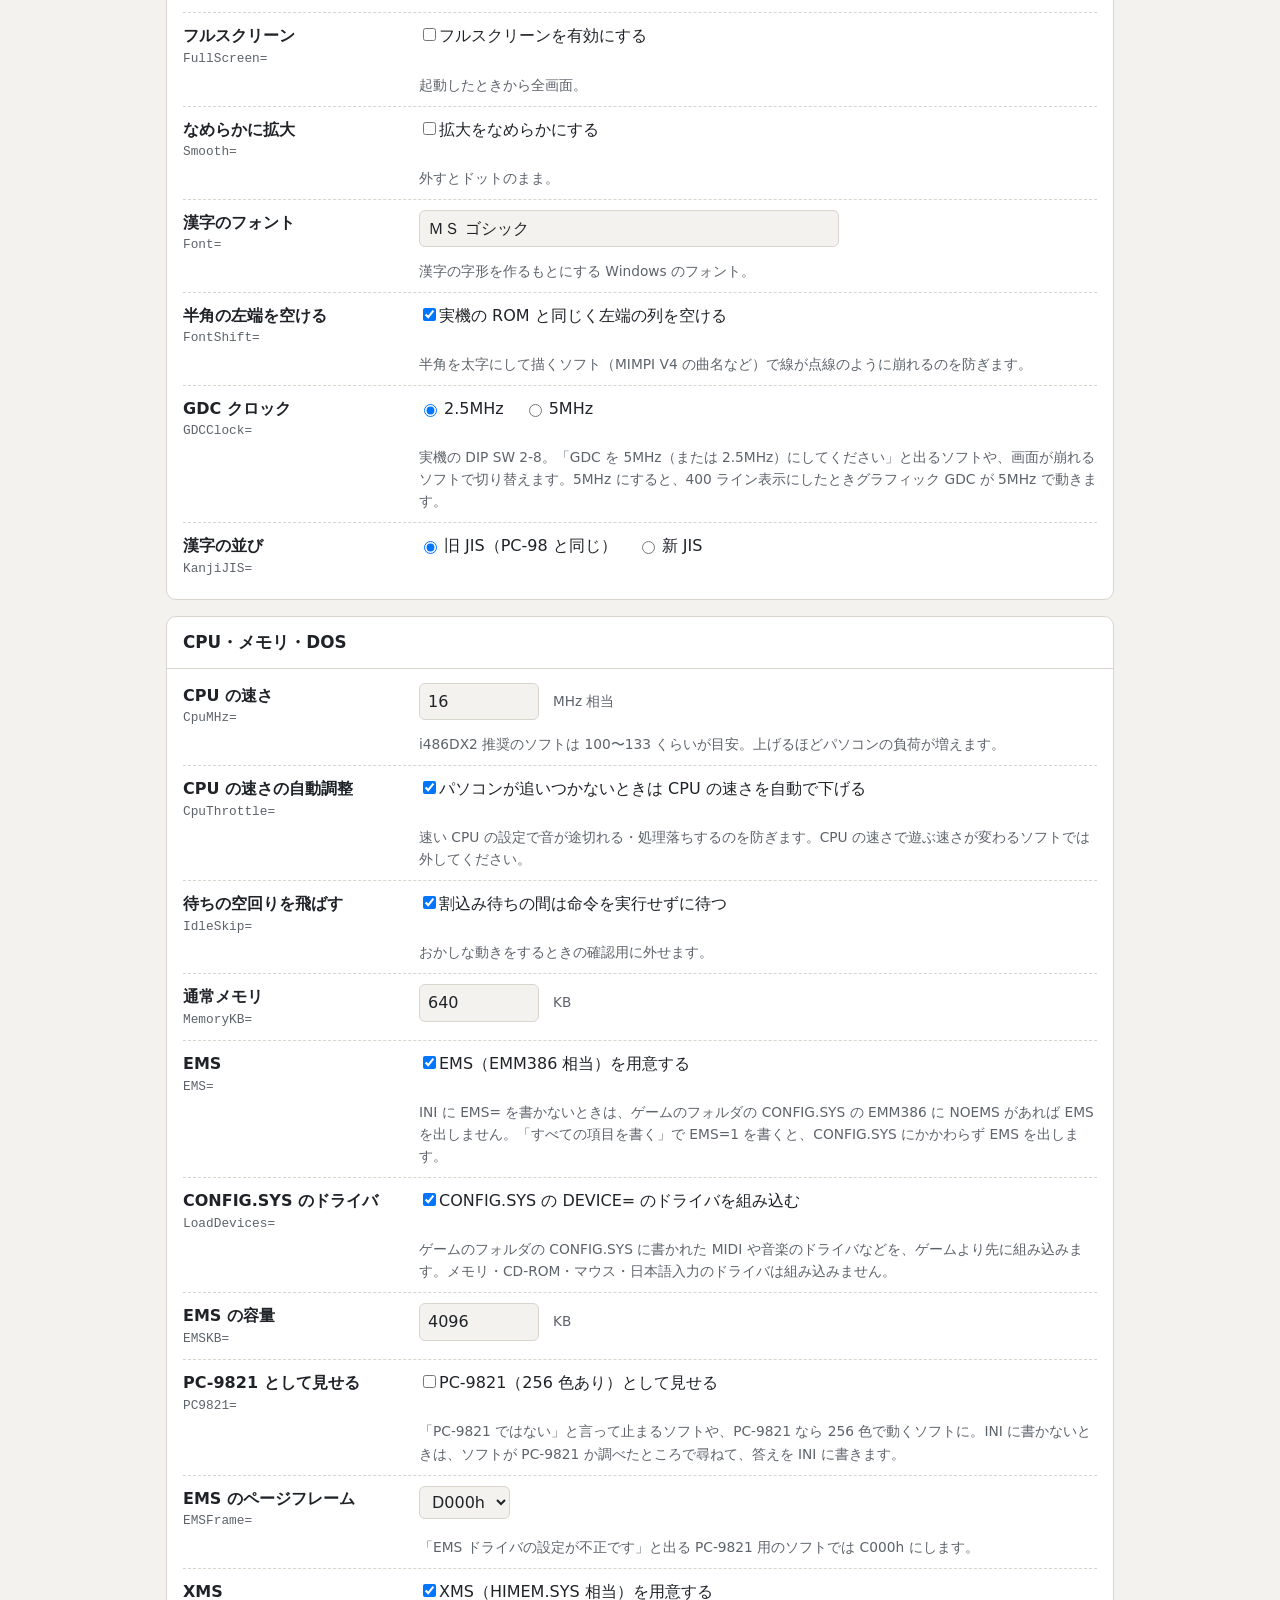
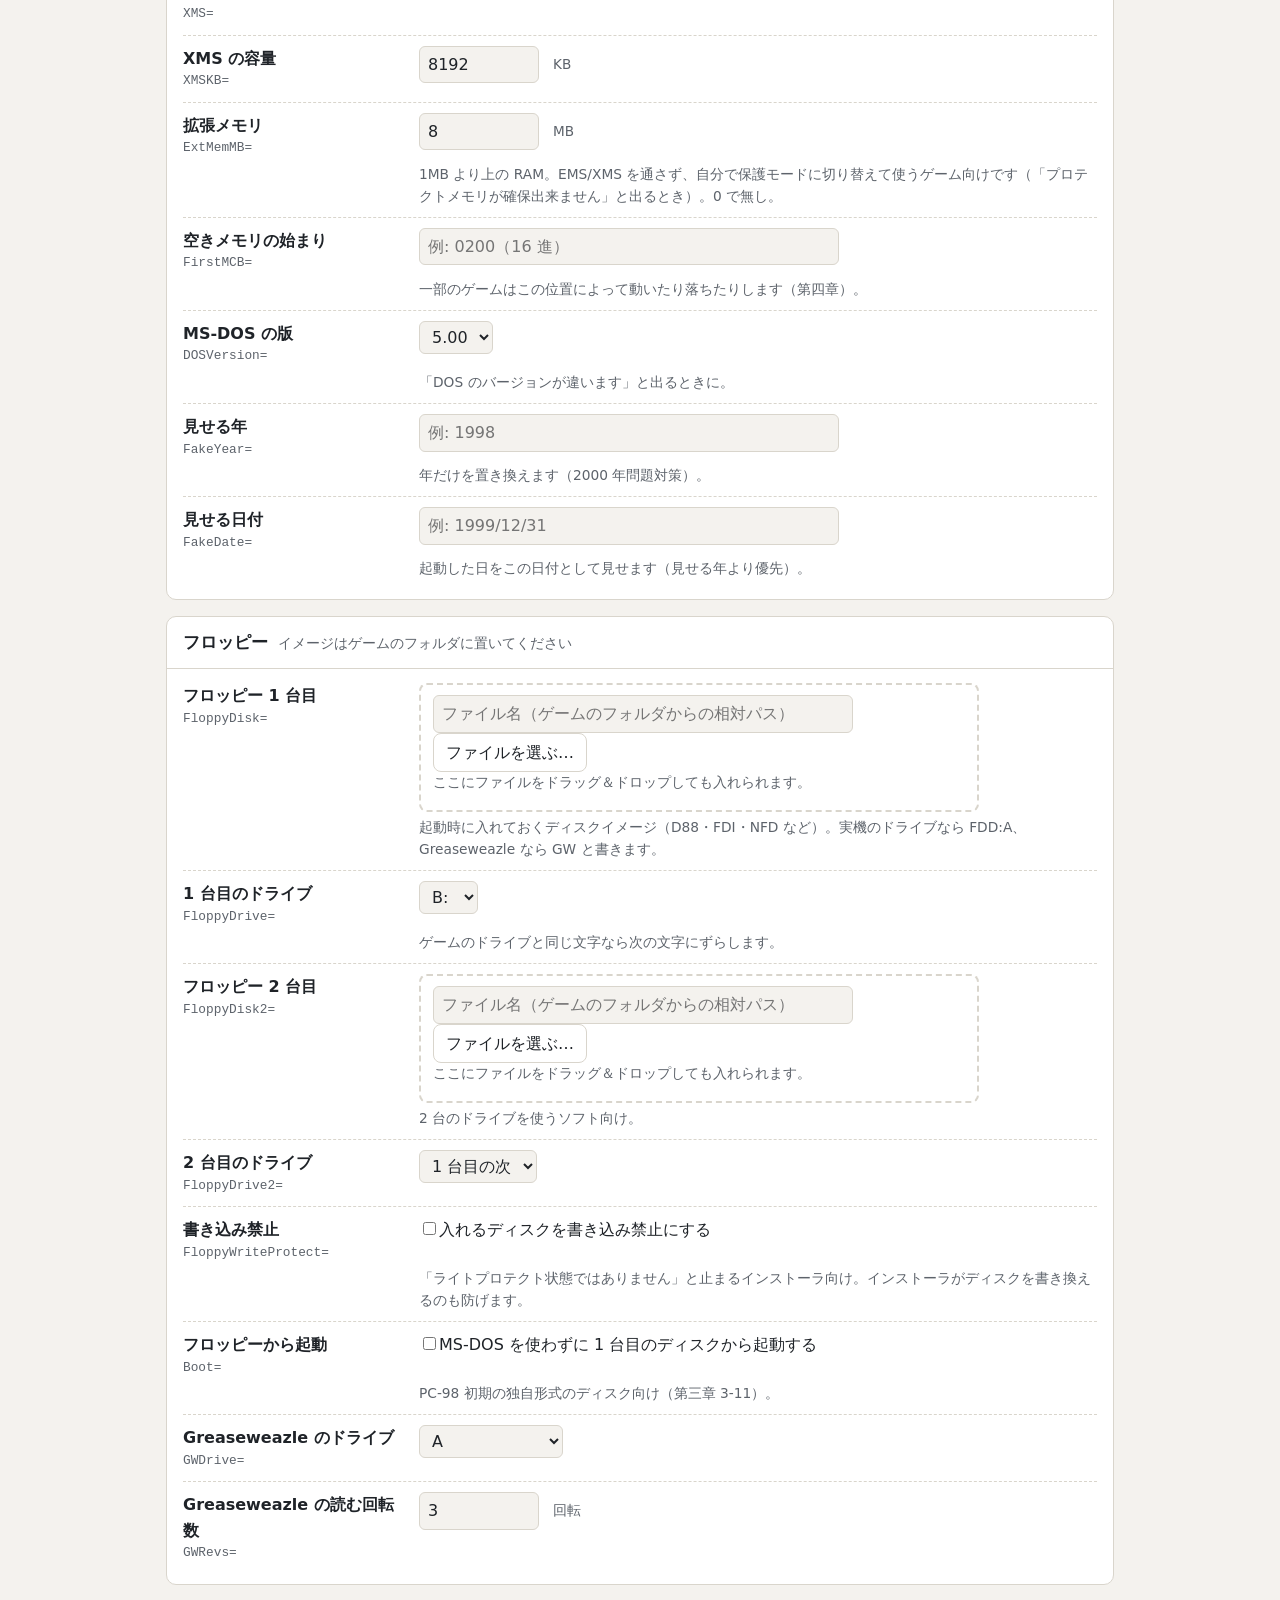
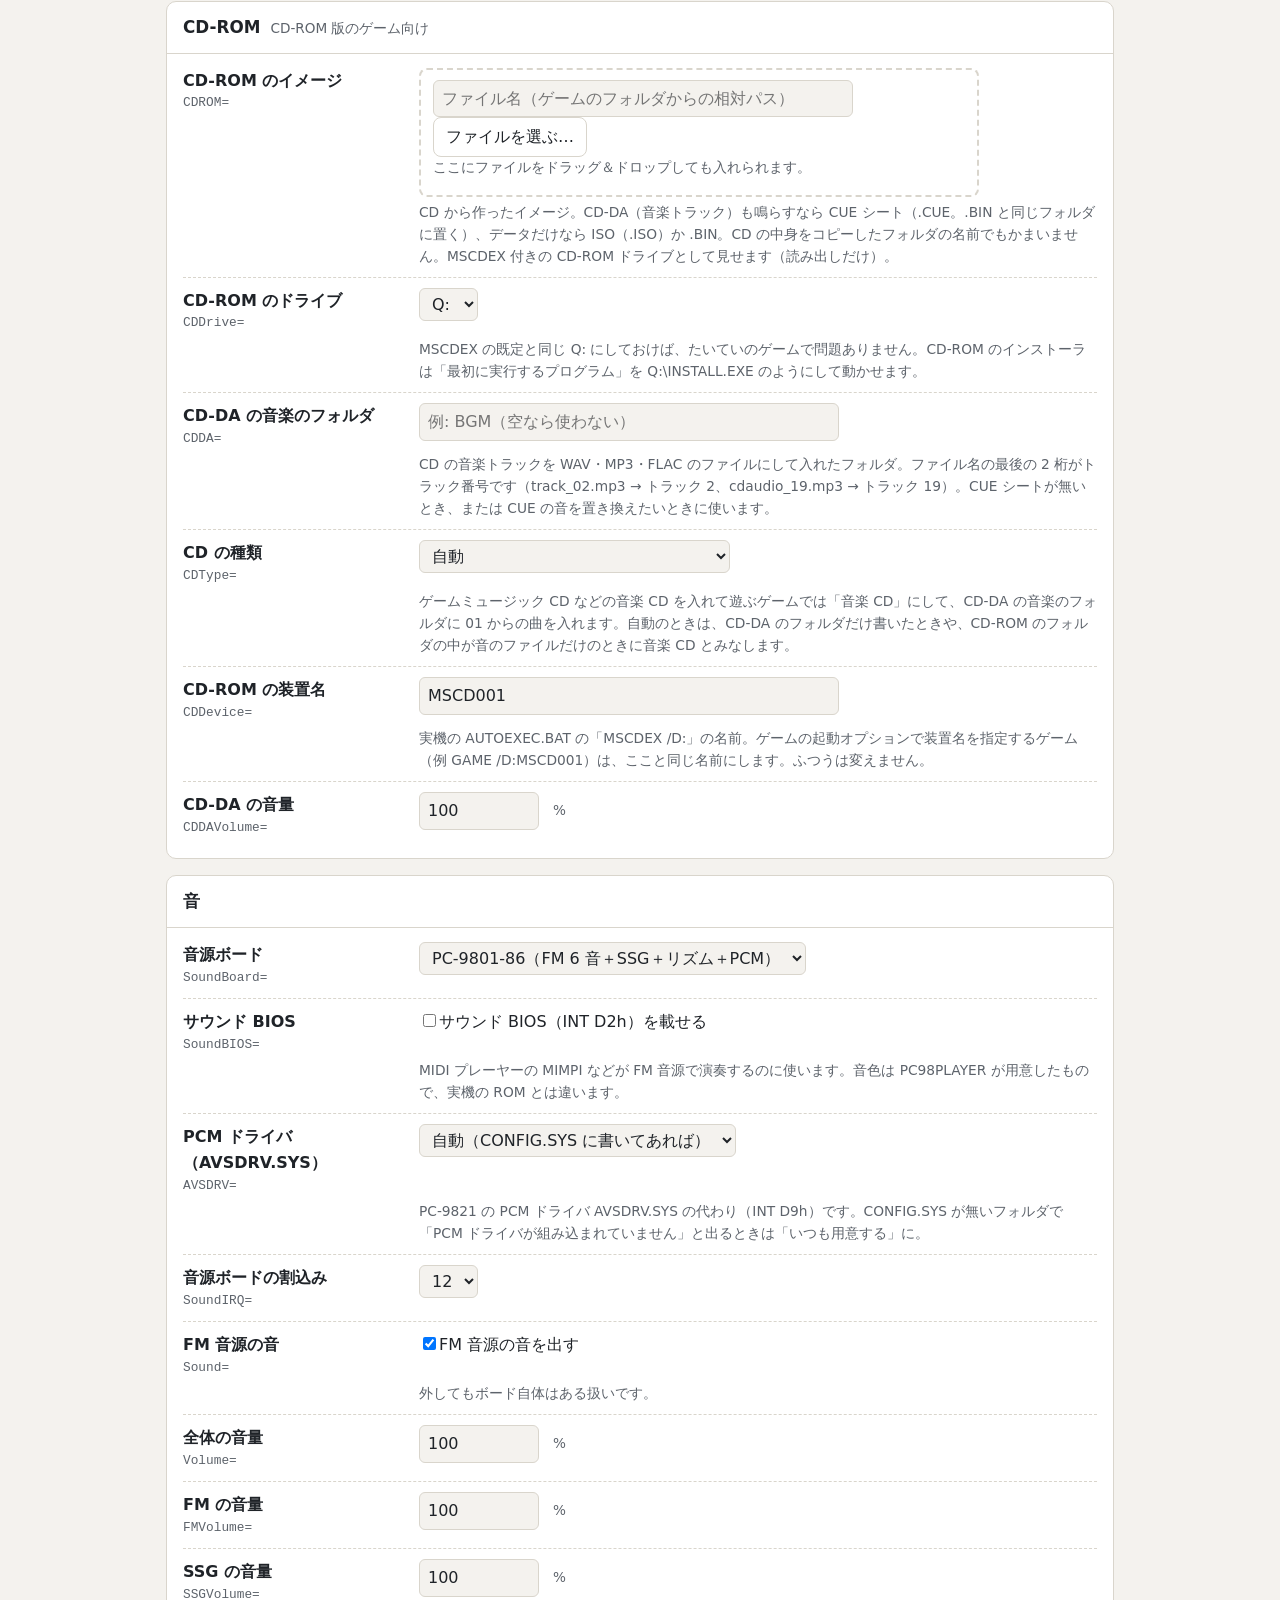
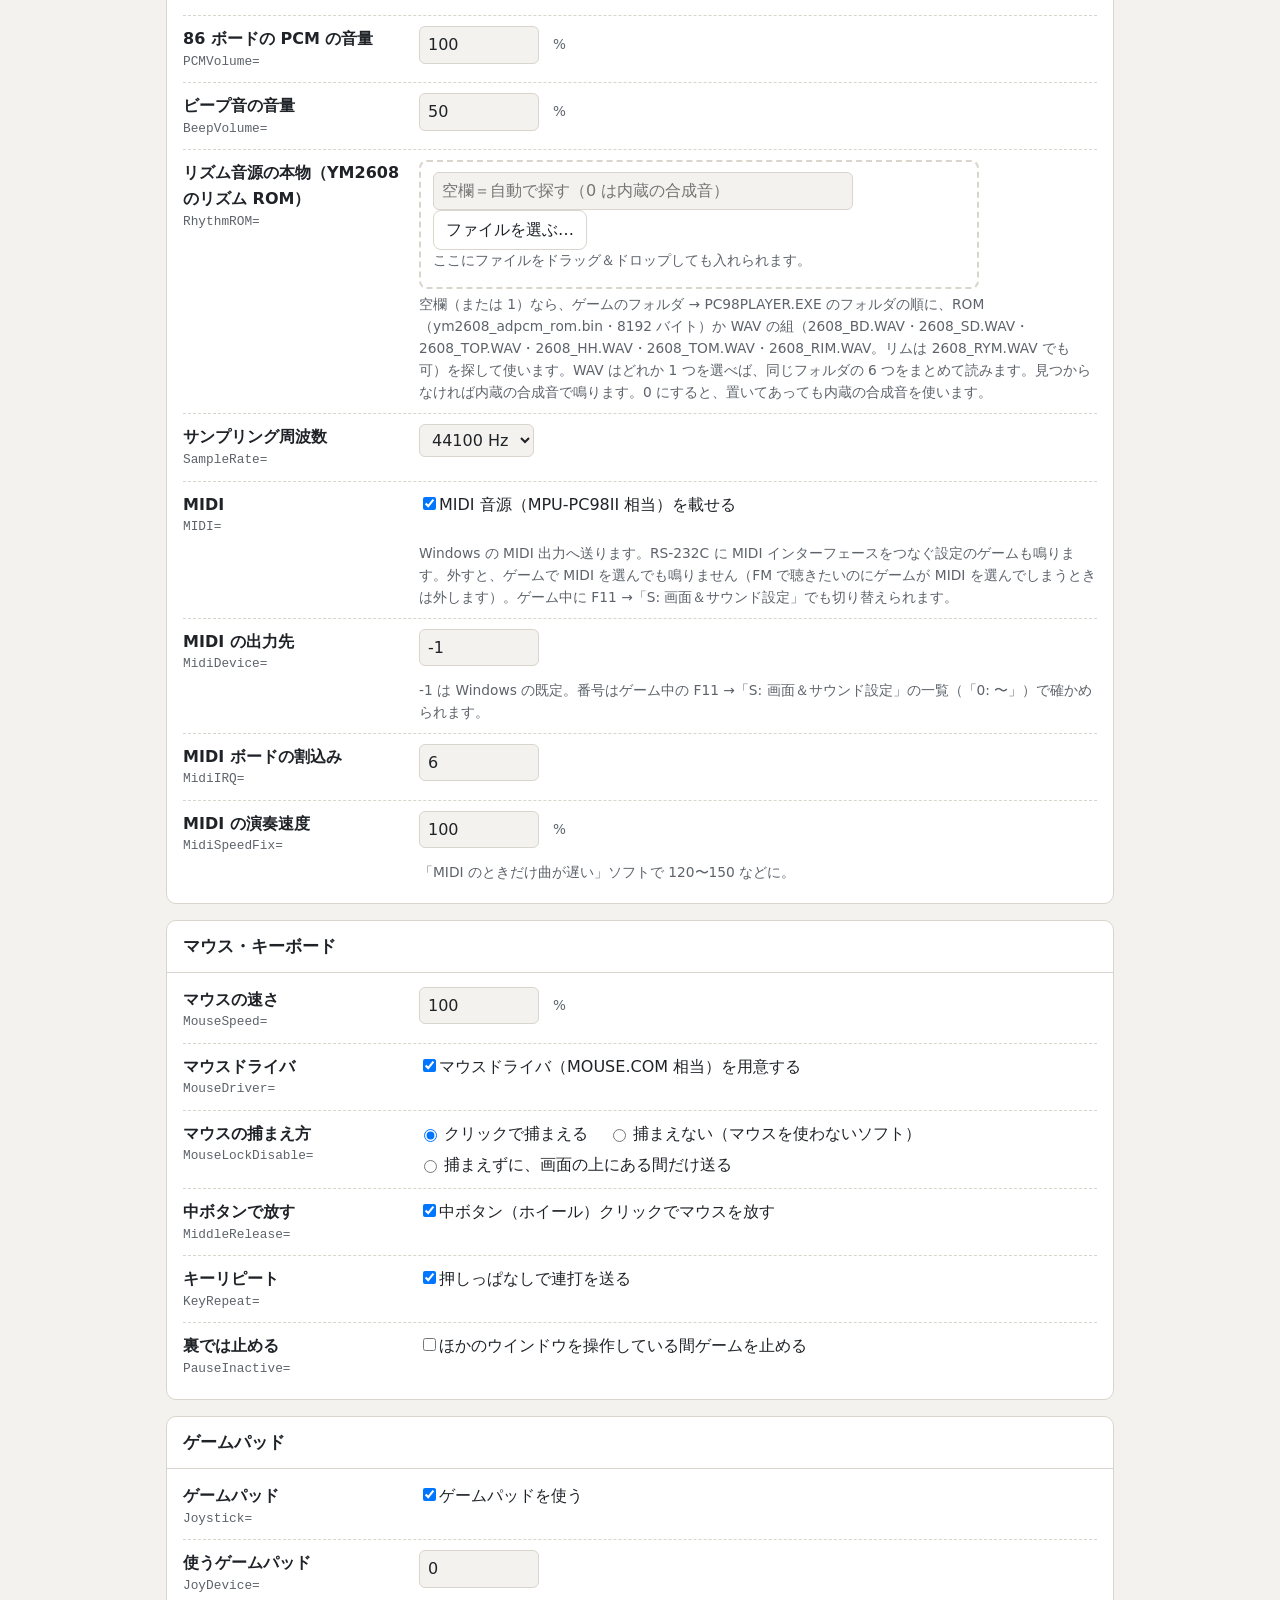
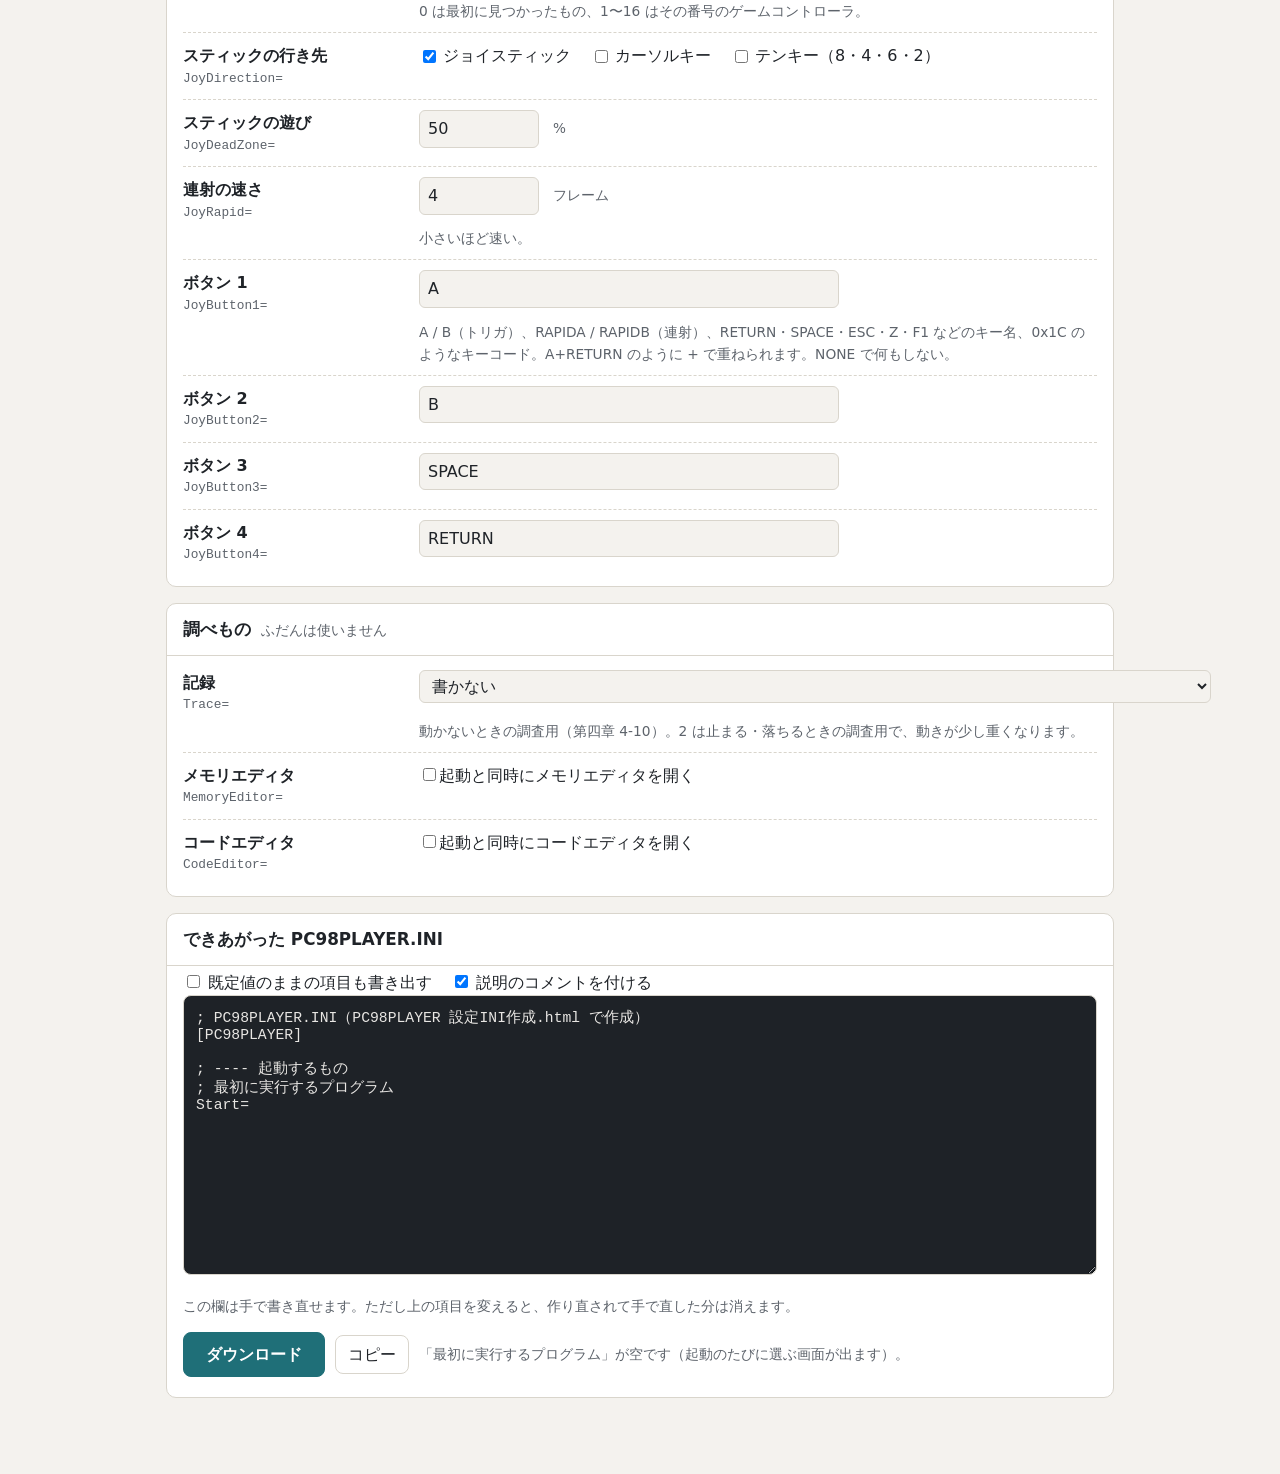
==== commit 47dc5e58: "Ver.261118" ====
--- a/設定INI作成.html
+++ b/設定INI作成.html
@@ -110,7 +110,7 @@
   { title: "起動するもの", note: "いちばん大事な項目です", items: [
     { key: "Start", label: "最初に実行するプログラム", type: "file", def: "", always: true, accept: ".exe,.com,.bat",
       folder: true, exts: ["EXE", "COM", "BAT"],
-      help: "ゲームのフォルダの中の EXE・COM・BAT。サブフォルダのものは GAME\\GAME.EXE のように書きます（そのフォルダをカレントにして実行）。「フォルダを選ぶ」でゲームのフォルダを選ぶと、中のプログラムから選べます。" },
+      help: "ゲームのフォルダの中の EXE・COM・BAT。空にすると、PC98PLAYER を起動するたびに選ぶ画面が出ます（いくつかのプログラムを使い分けるとき）。サブフォルダのものは GAME\\GAME.EXE のように書きます（そのフォルダをカレントにして実行）。「フォルダを選ぶ」でゲームのフォルダを選ぶと、中のプログラムから選べます。" },
     { key: "Args", label: "引数", type: "text", def: "", placeholder: "例: /I5 CANYON.MID", help: "Start= のプログラムに渡す引数。" },
     { key: "Title", label: "ウインドウのタイトル", type: "text", def: "", placeholder: "空ならフォルダ名", help: "ウインドウの上に出る名前。" },
     { key: "ExitOnEnd", label: "終わったら窓を閉じる", type: "check", def: "1", on: "1", off: "0", text: "ゲームが終わったら窓を閉じる",
@@ -399,7 +399,7 @@
   }
   if (extraLines.length) { if (com) lines.push("", "; ---- 読み込んだ INI のそのほかの項目"); lines.push(...extraLines); }
   $("#out").value = lines.join("\r\n") + "\r\n";
-  $("#status").textContent = state.Start ? "" : "「最初に実行するプログラム」が空です。";
+  $("#status").textContent = state.Start ? "" : "「最初に実行するプログラム」が空です（起動のたびに選ぶ画面が出ます）。";
 }
 
 // ---- 読み込み ------------------------------------------------------------------------
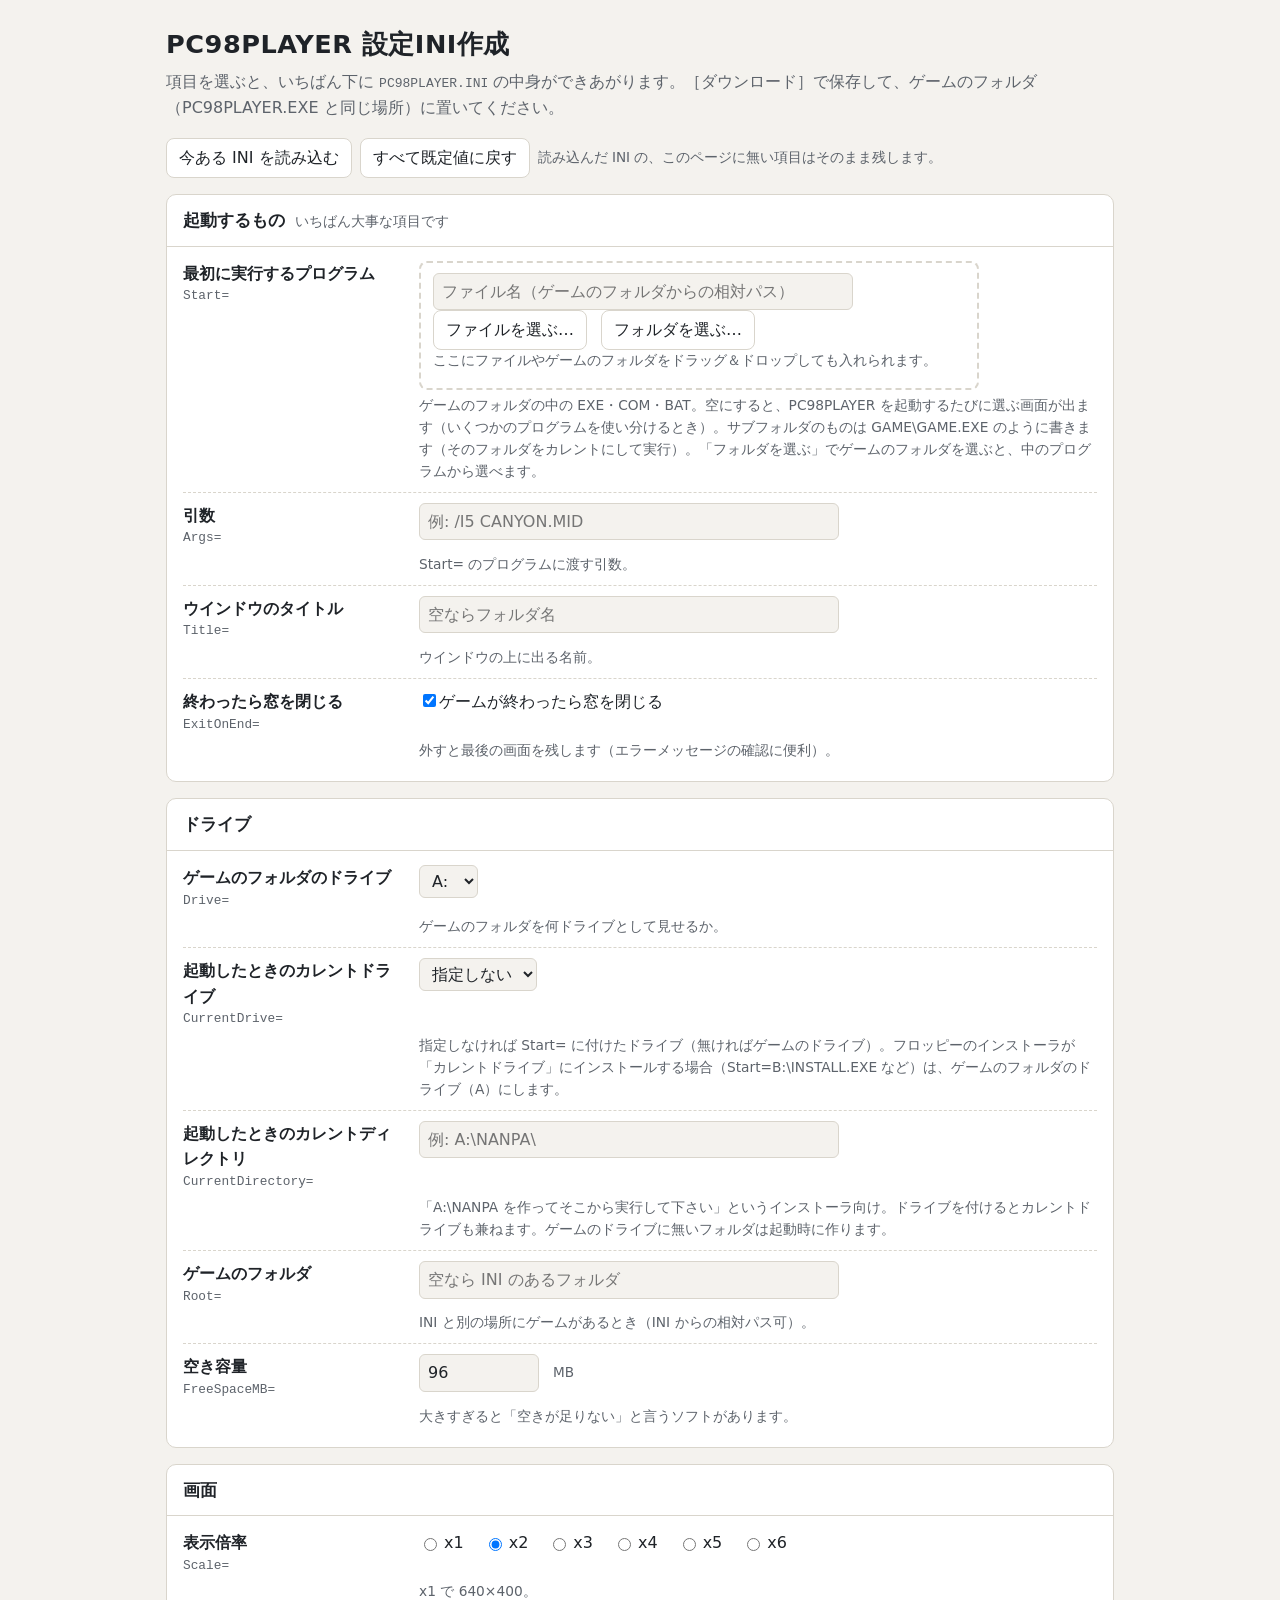
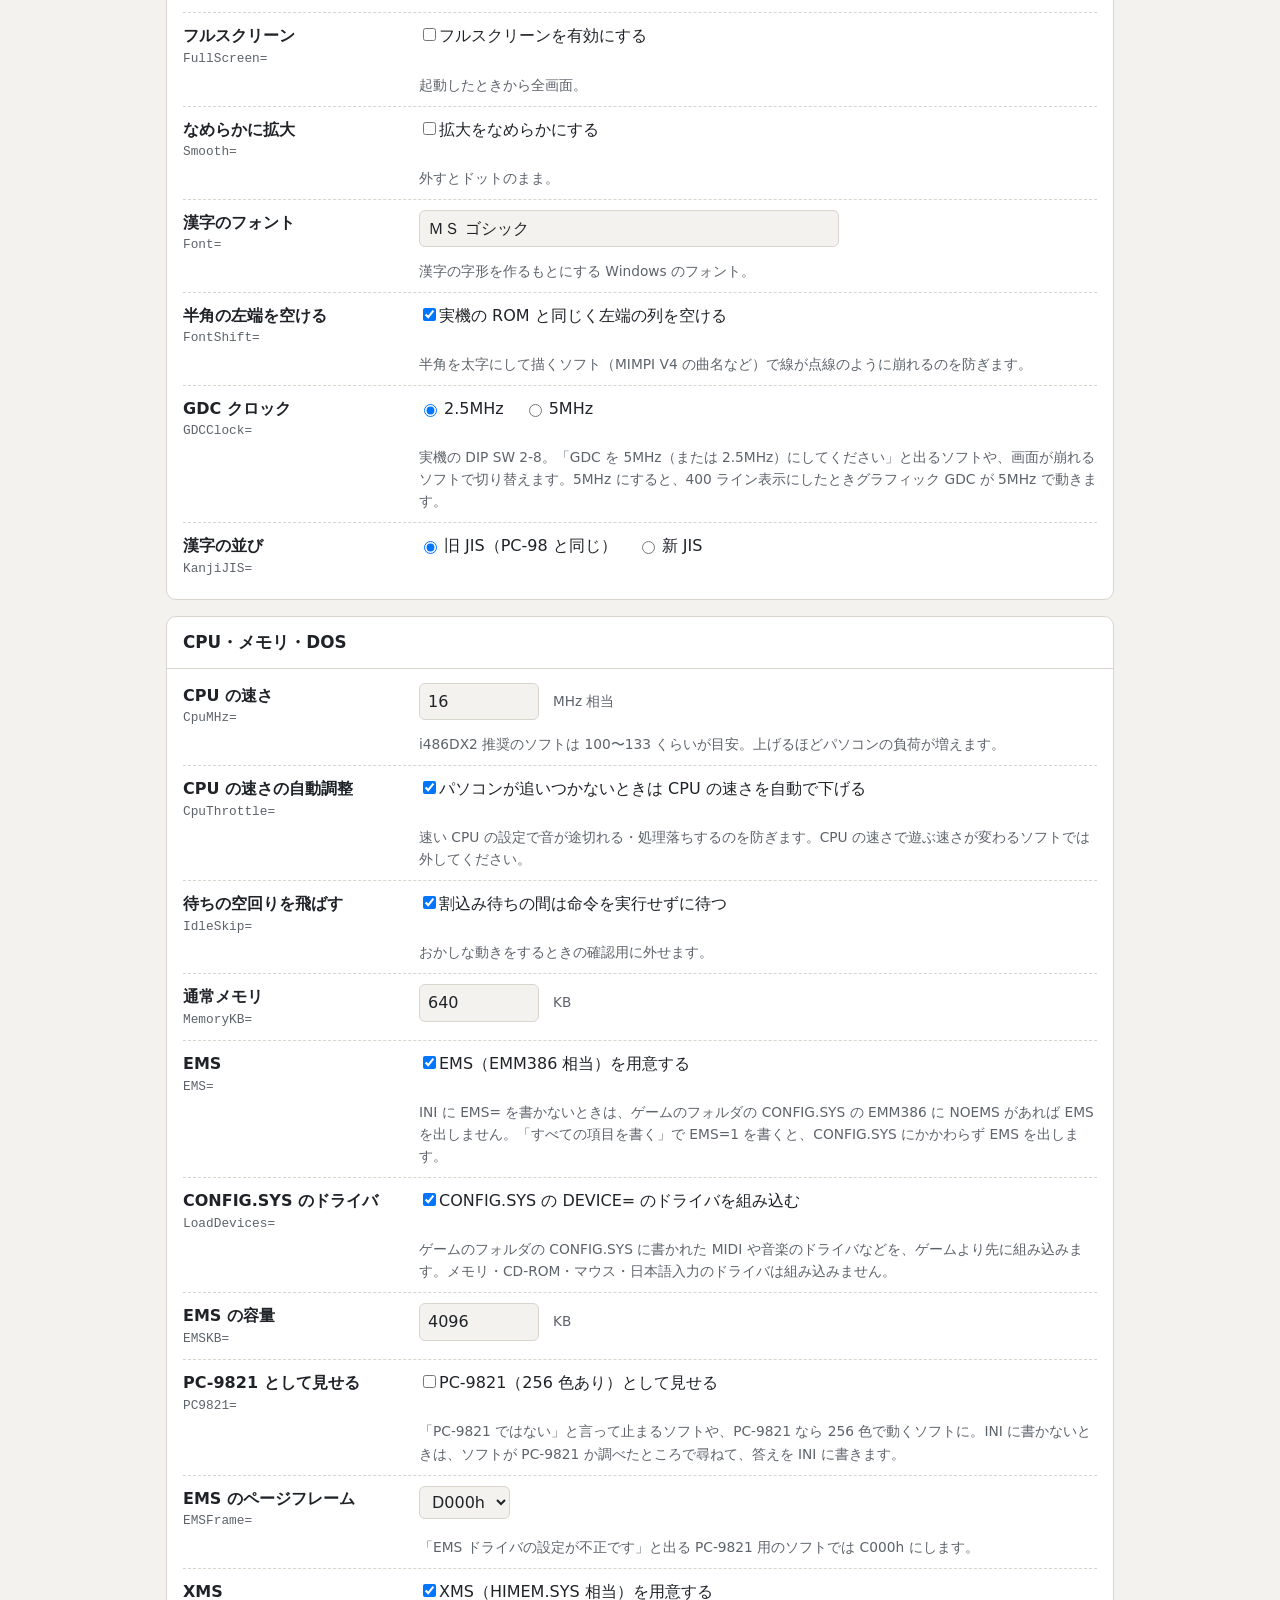
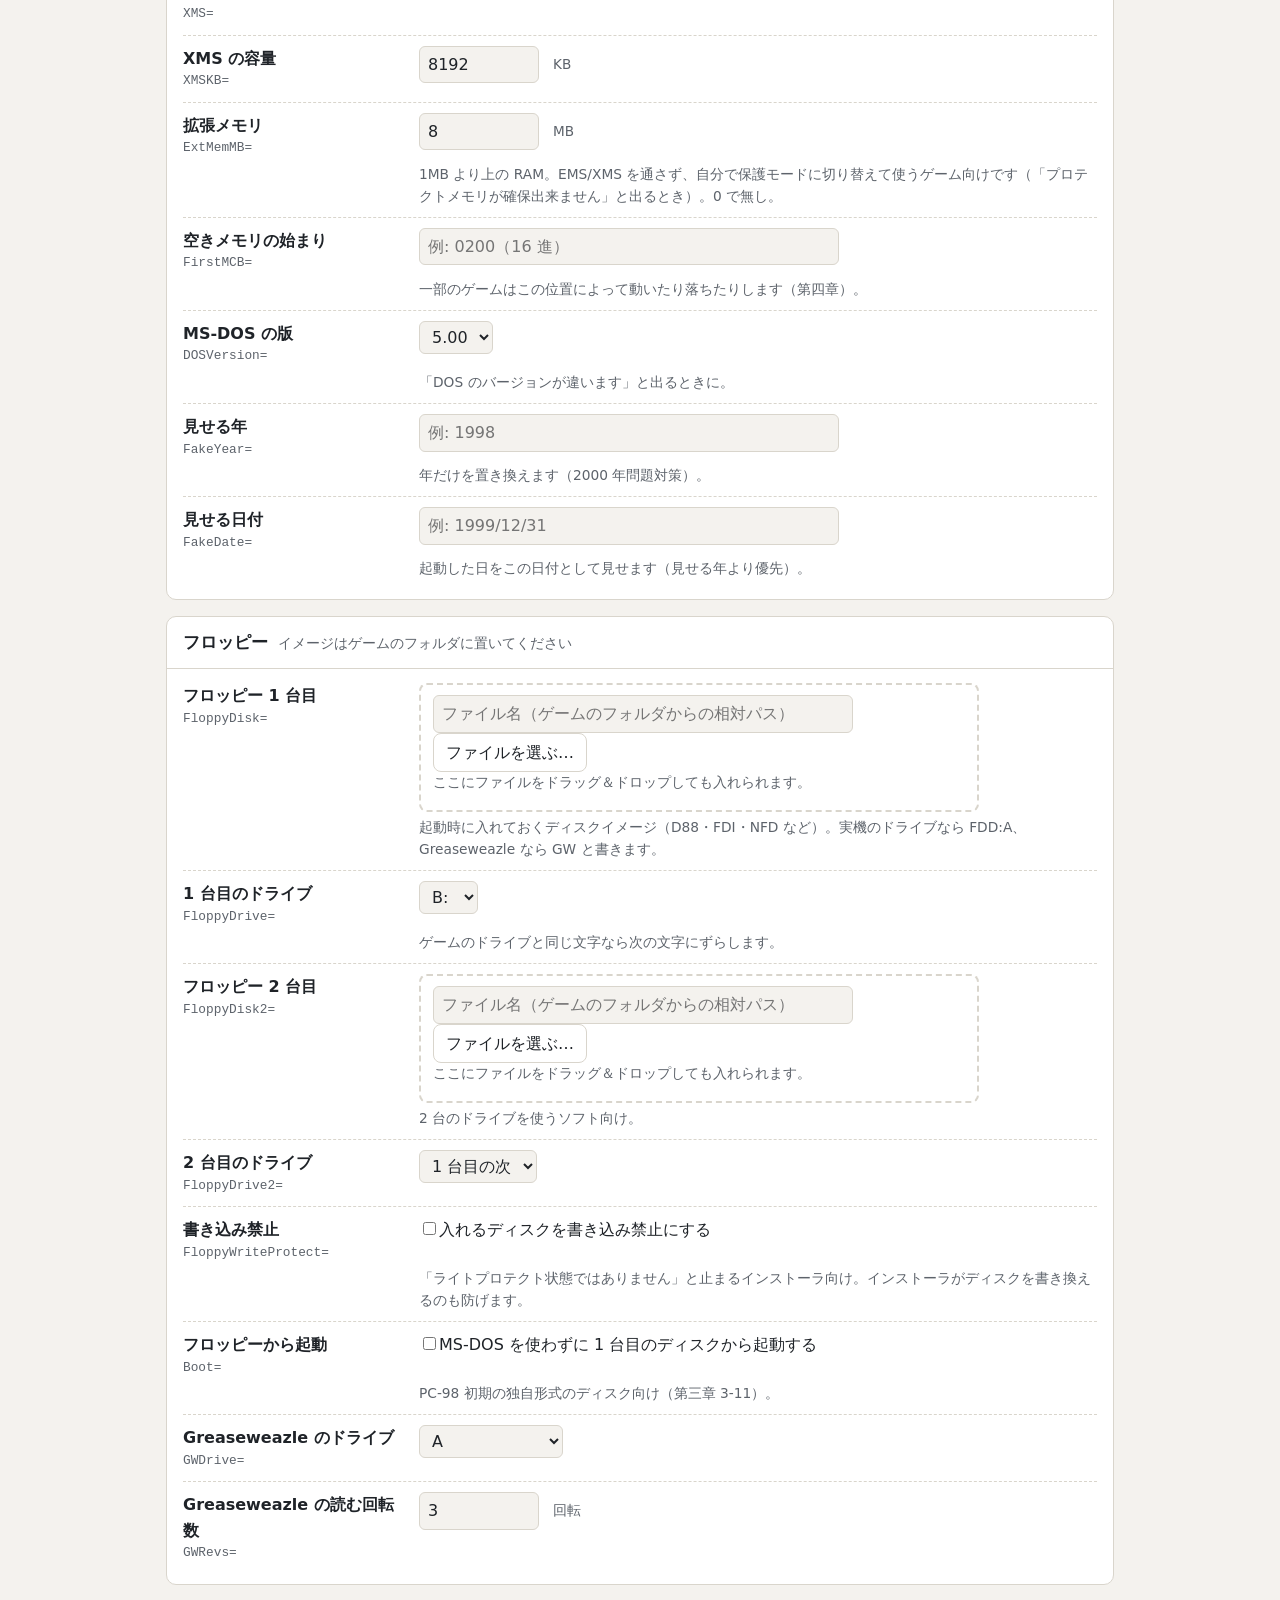
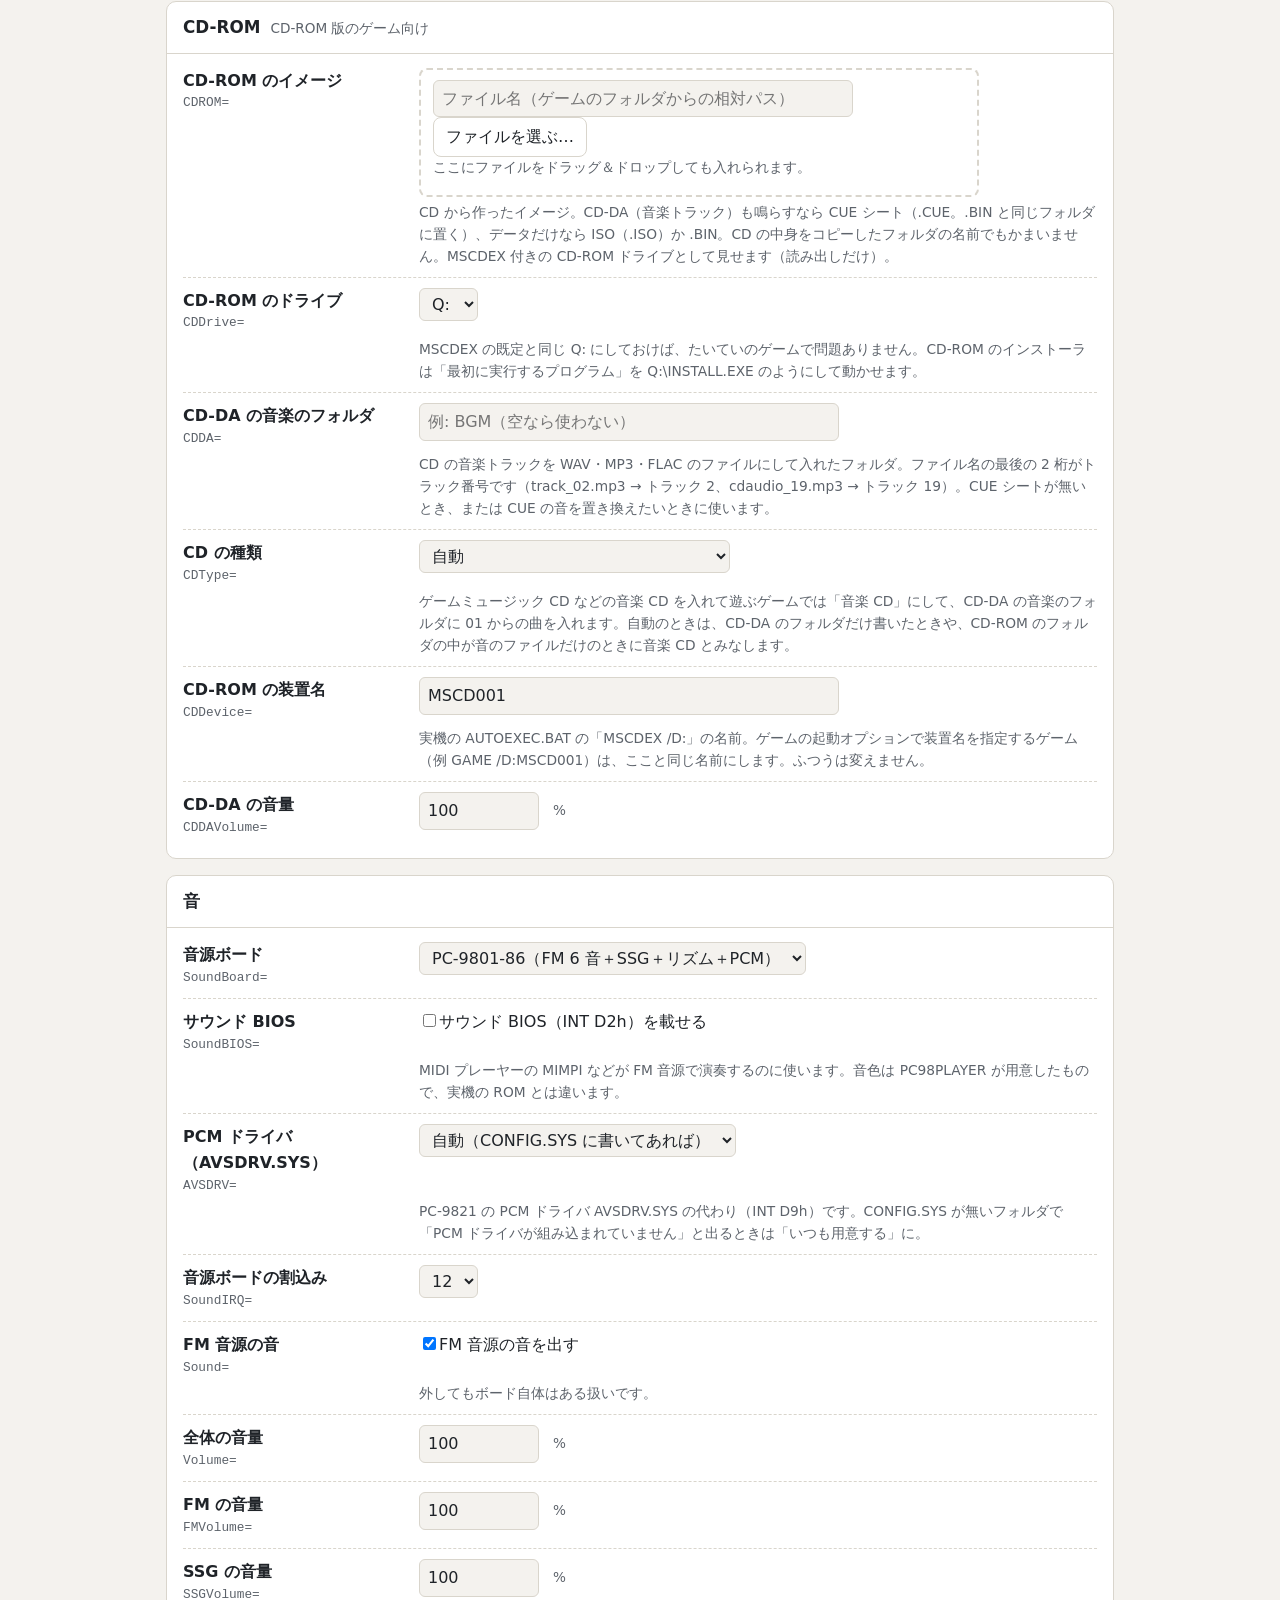
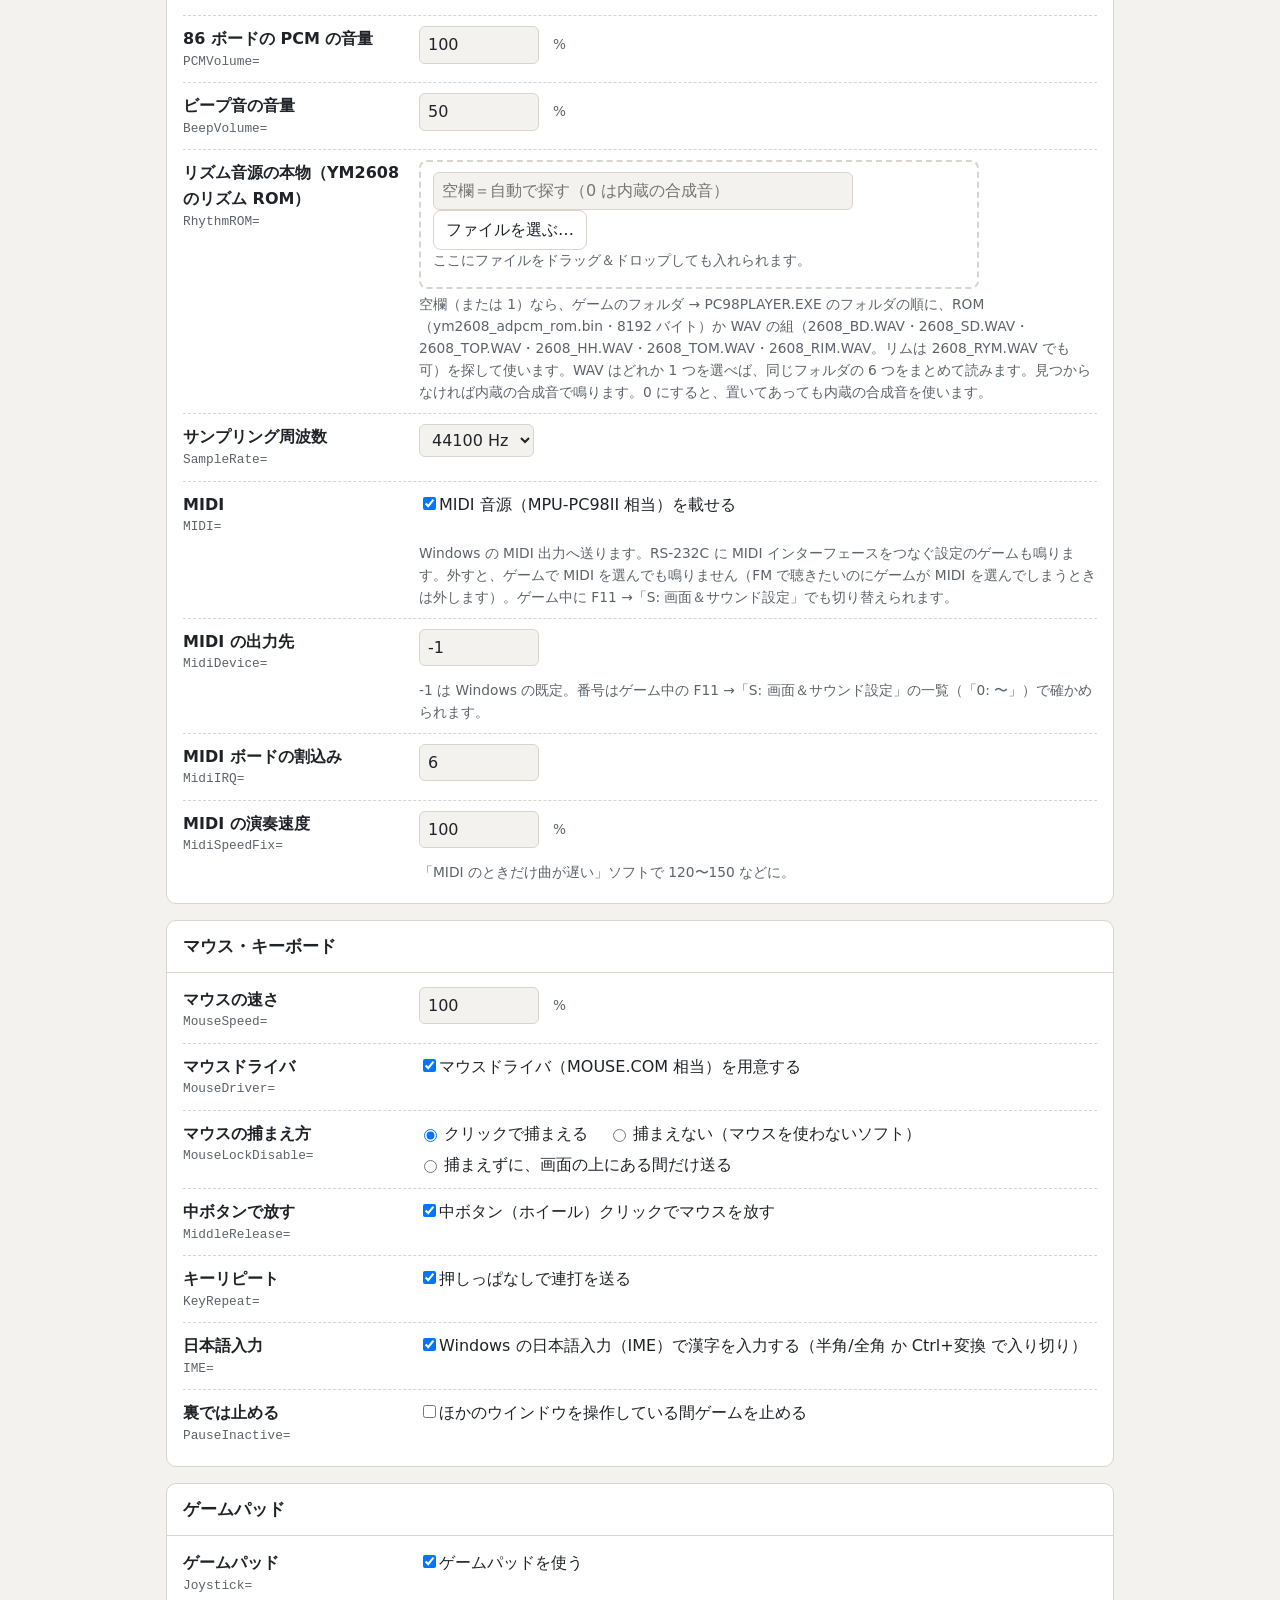
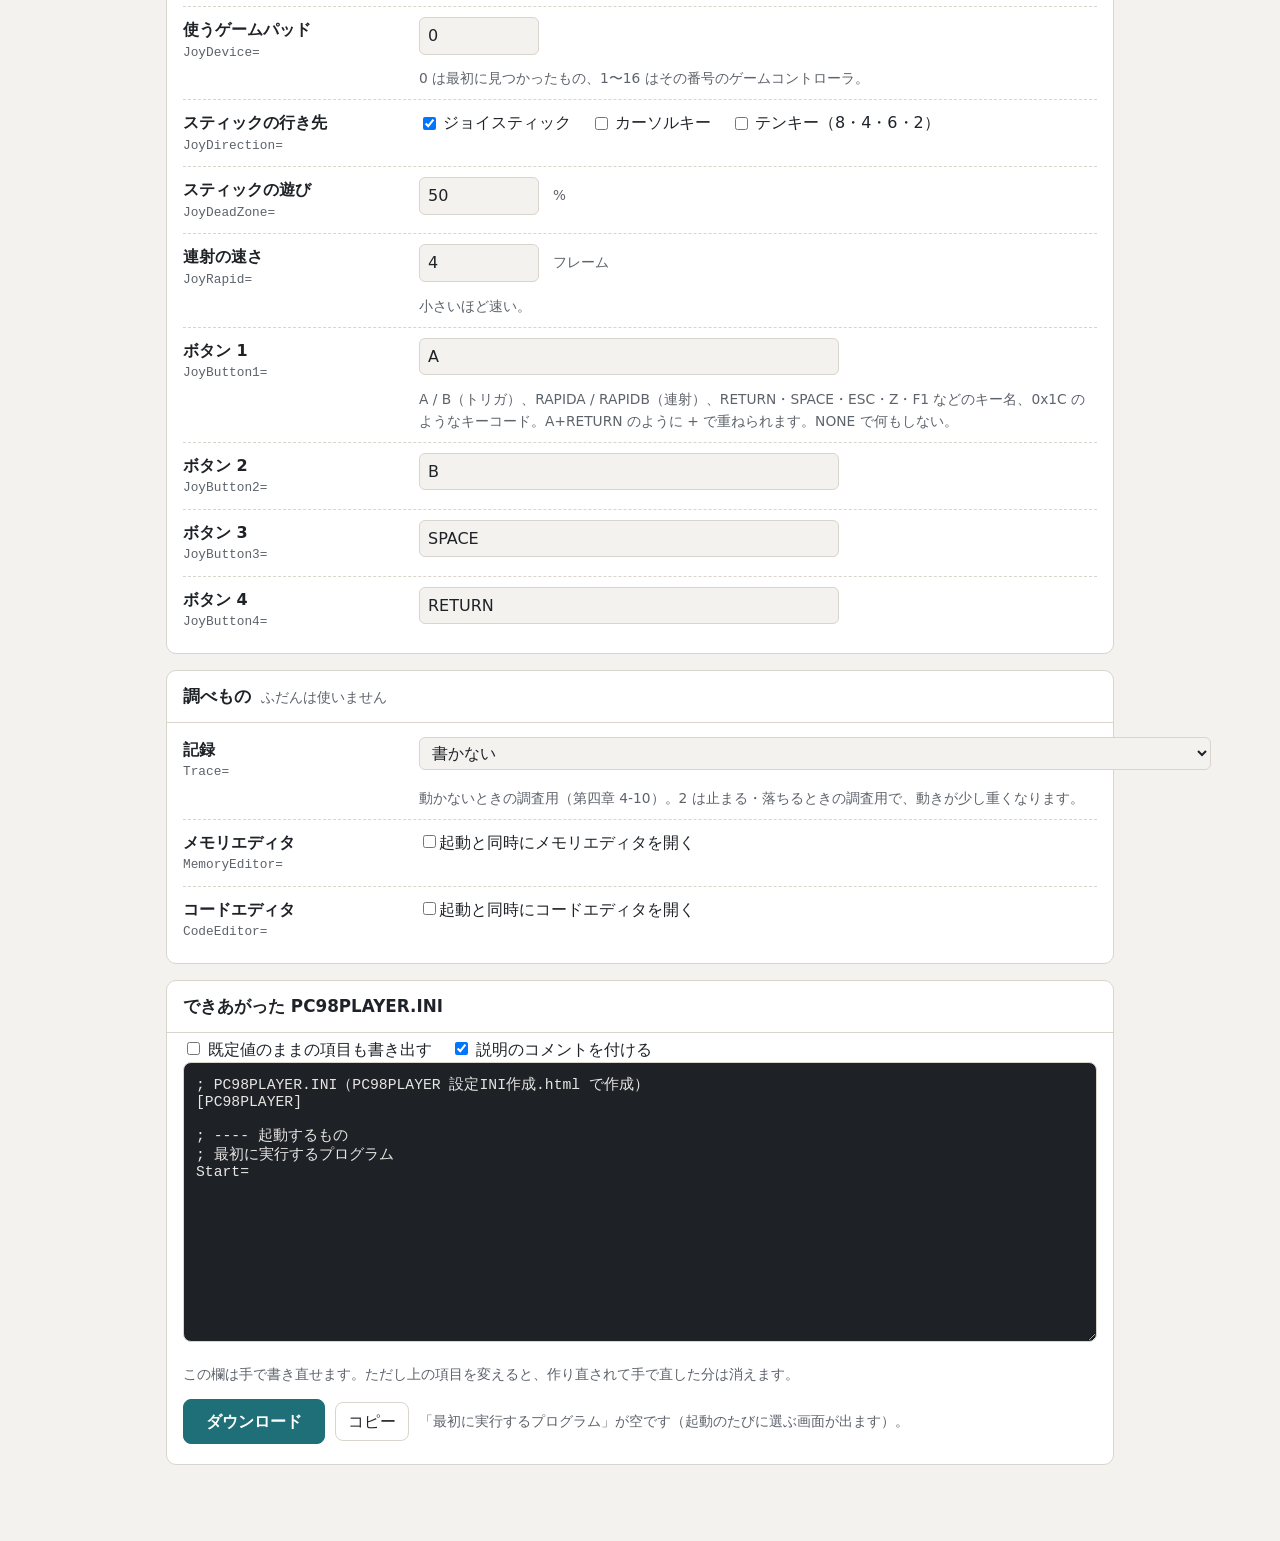
==== commit 0fcca7e1: "Ver.261120" ====
--- a/設定INI作成.html
+++ b/設定INI作成.html
@@ -207,6 +207,7 @@
       options: [["0","クリックで捕まえる"],["1","捕まえない（マウスを使わないソフト）"],["2","捕まえずに、画面の上にある間だけ送る"]] },
     { key: "MiddleRelease", label: "中ボタンで放す", type: "check", def: "1", on: "1", off: "0", text: "中ボタン（ホイール）クリックでマウスを放す" },
     { key: "KeyRepeat", label: "キーリピート", type: "check", def: "1", on: "1", off: "0", text: "押しっぱなしで連打を送る" },
+    { key: "IME", label: "日本語入力", type: "check", def: "1", on: "1", off: "0", text: "Windows の日本語入力（IME）で漢字を入力する（半角/全角 か Ctrl+変換 で入り切り）" },
     { key: "PauseInactive", label: "裏では止める", type: "check", def: "0", on: "1", off: "0", text: "ほかのウインドウを操作している間ゲームを止める" },
   ]},
   { title: "ゲームパッド", items: [
